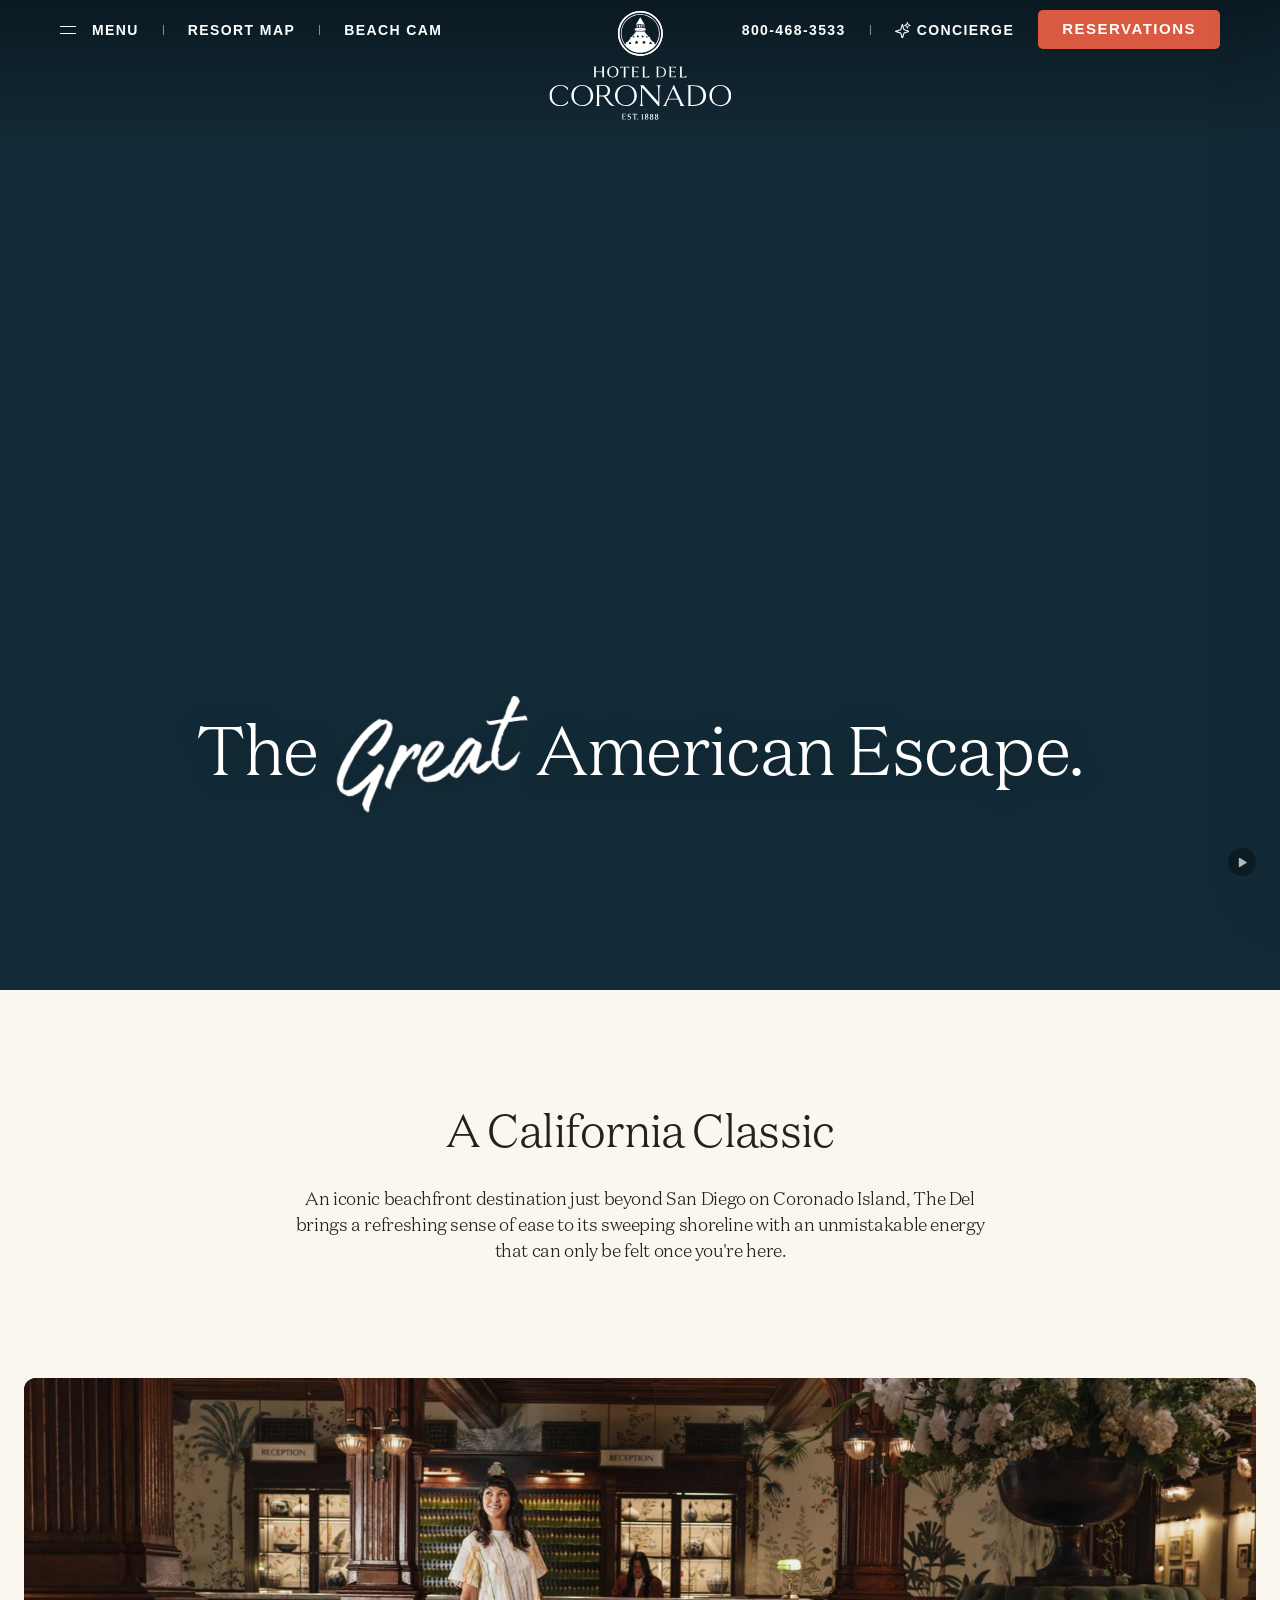
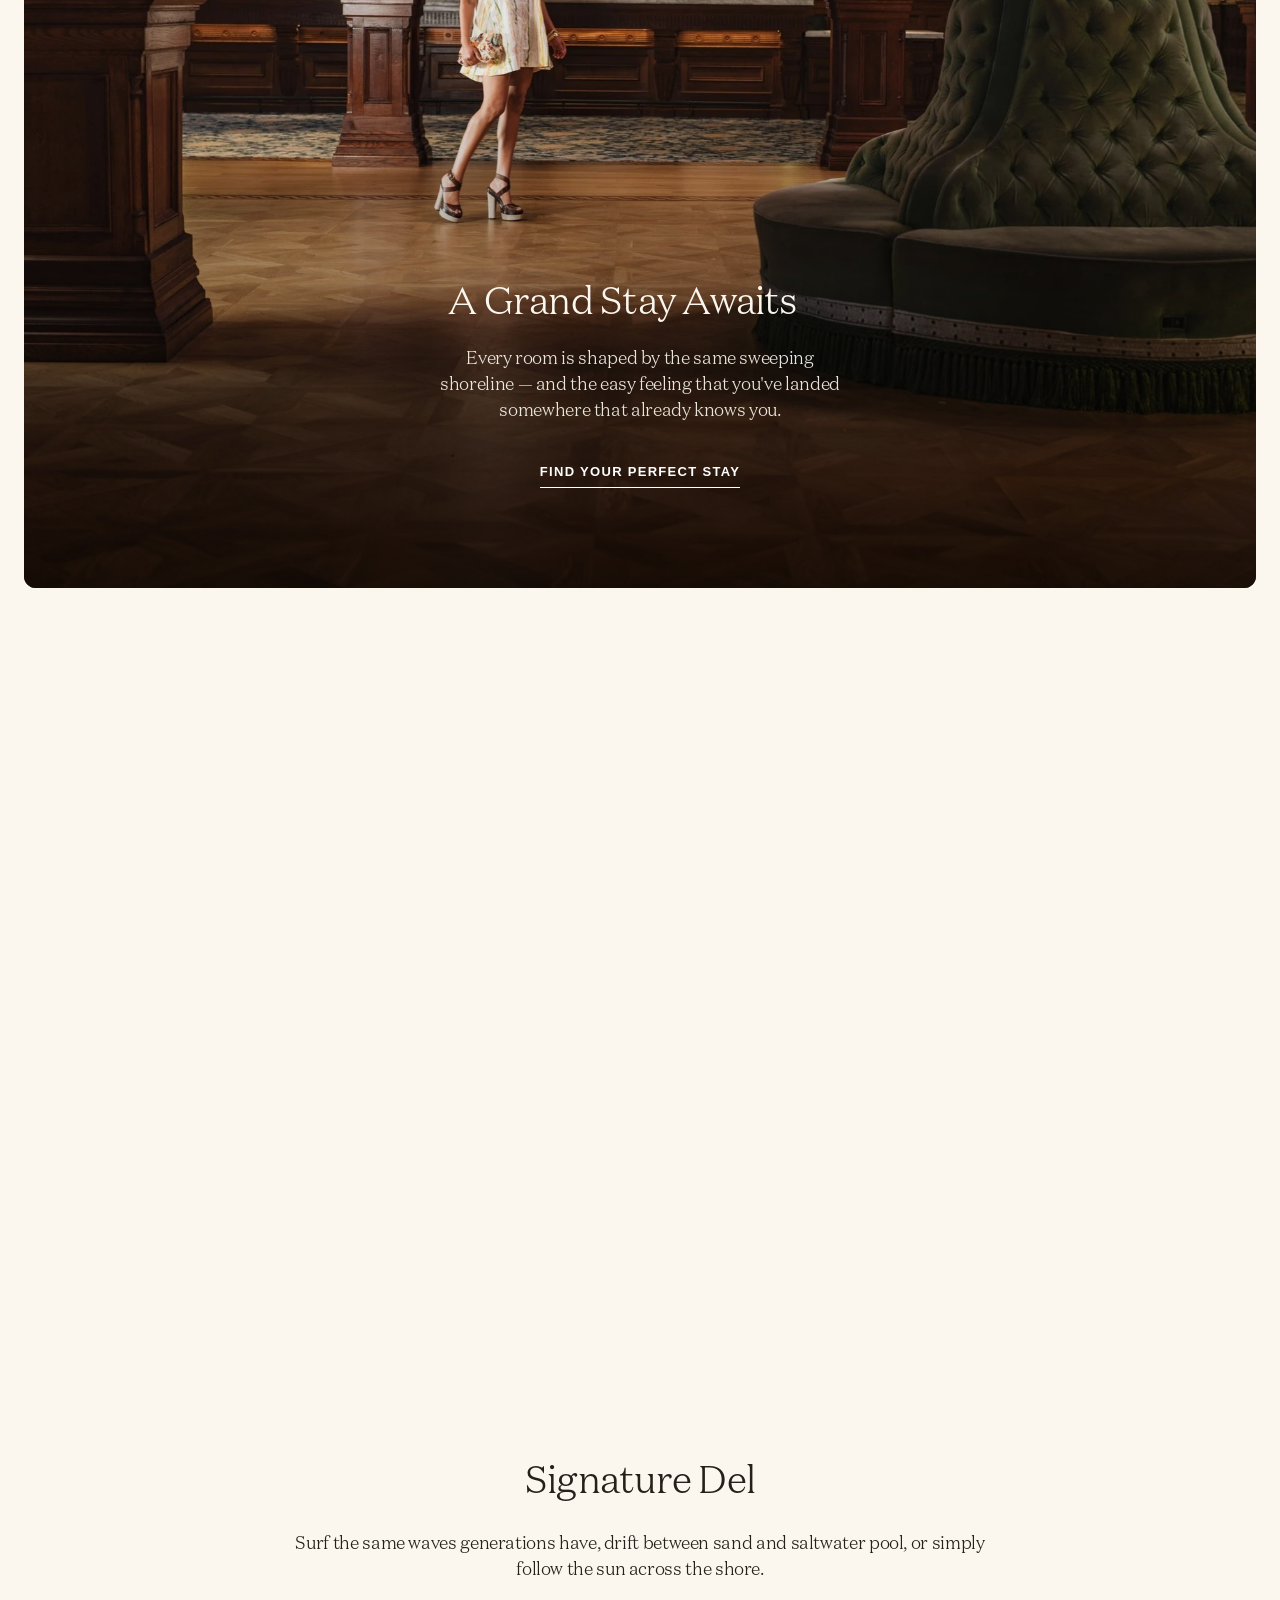
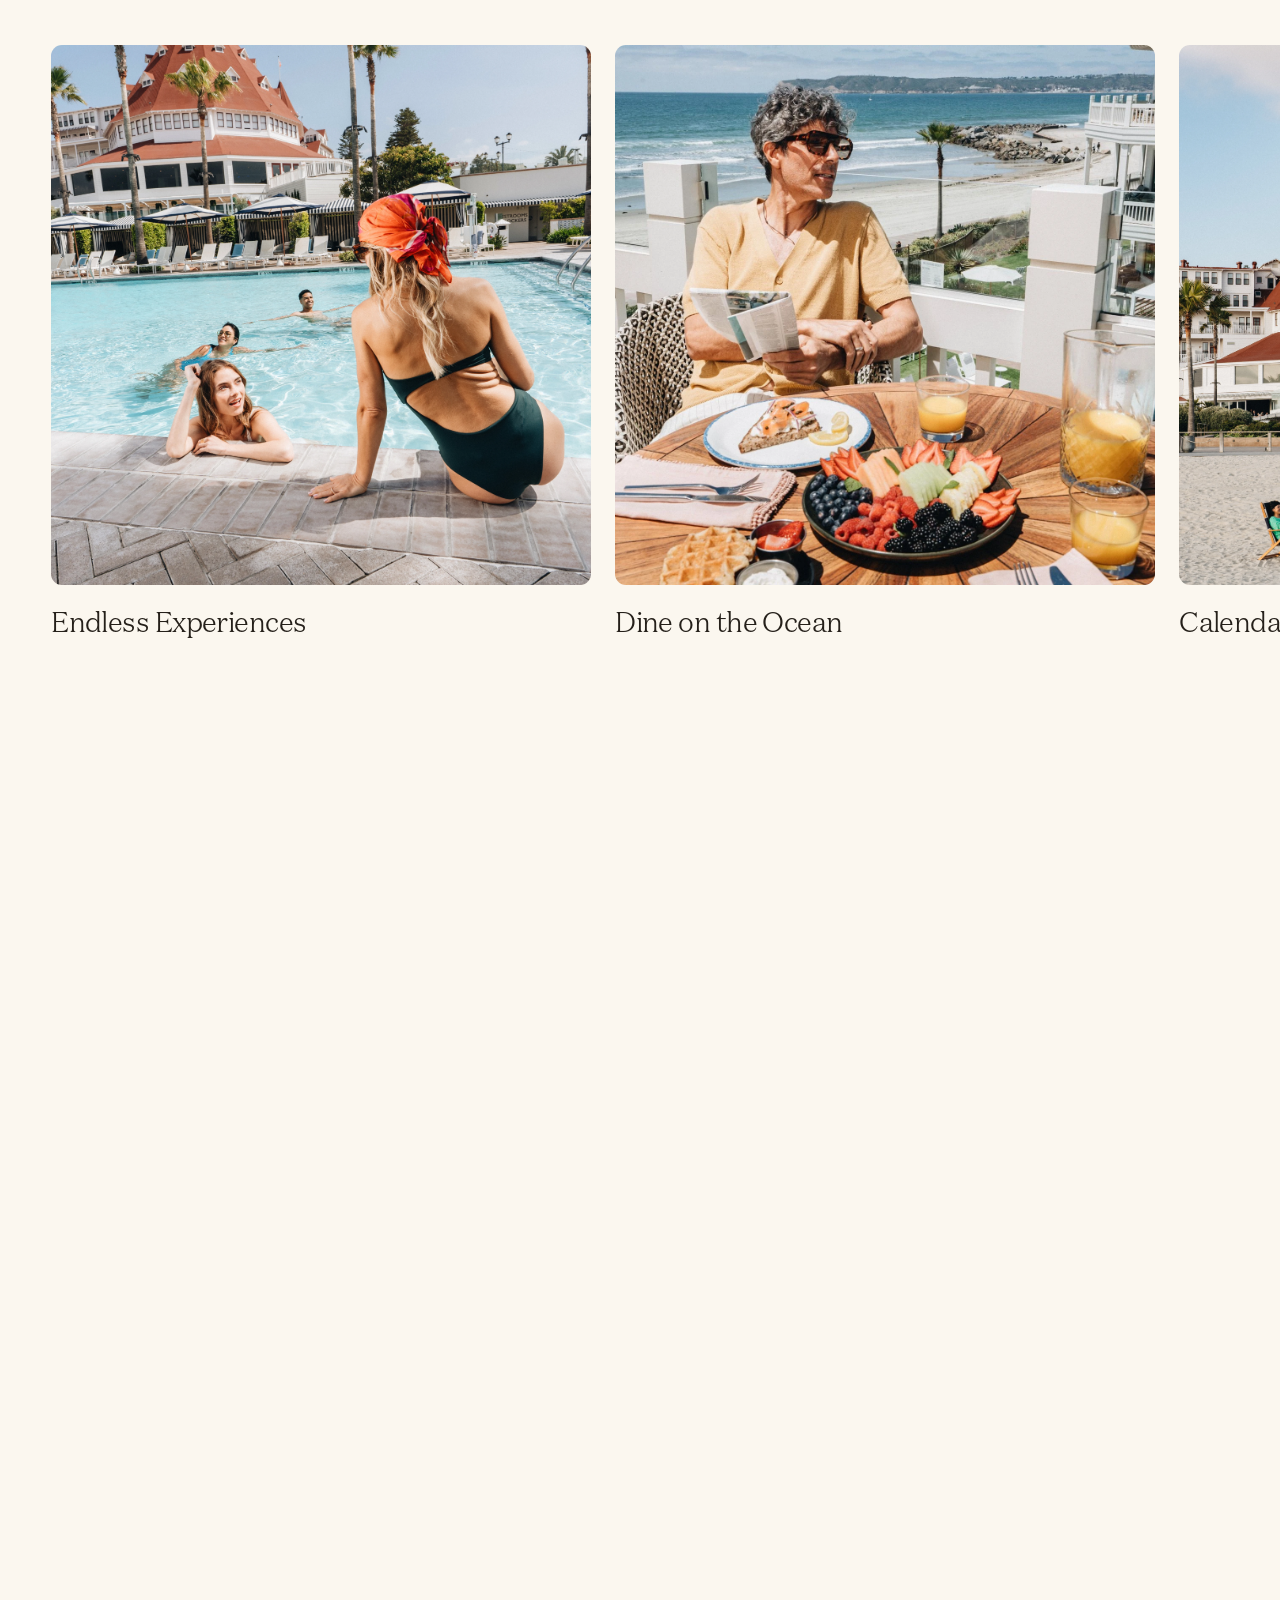
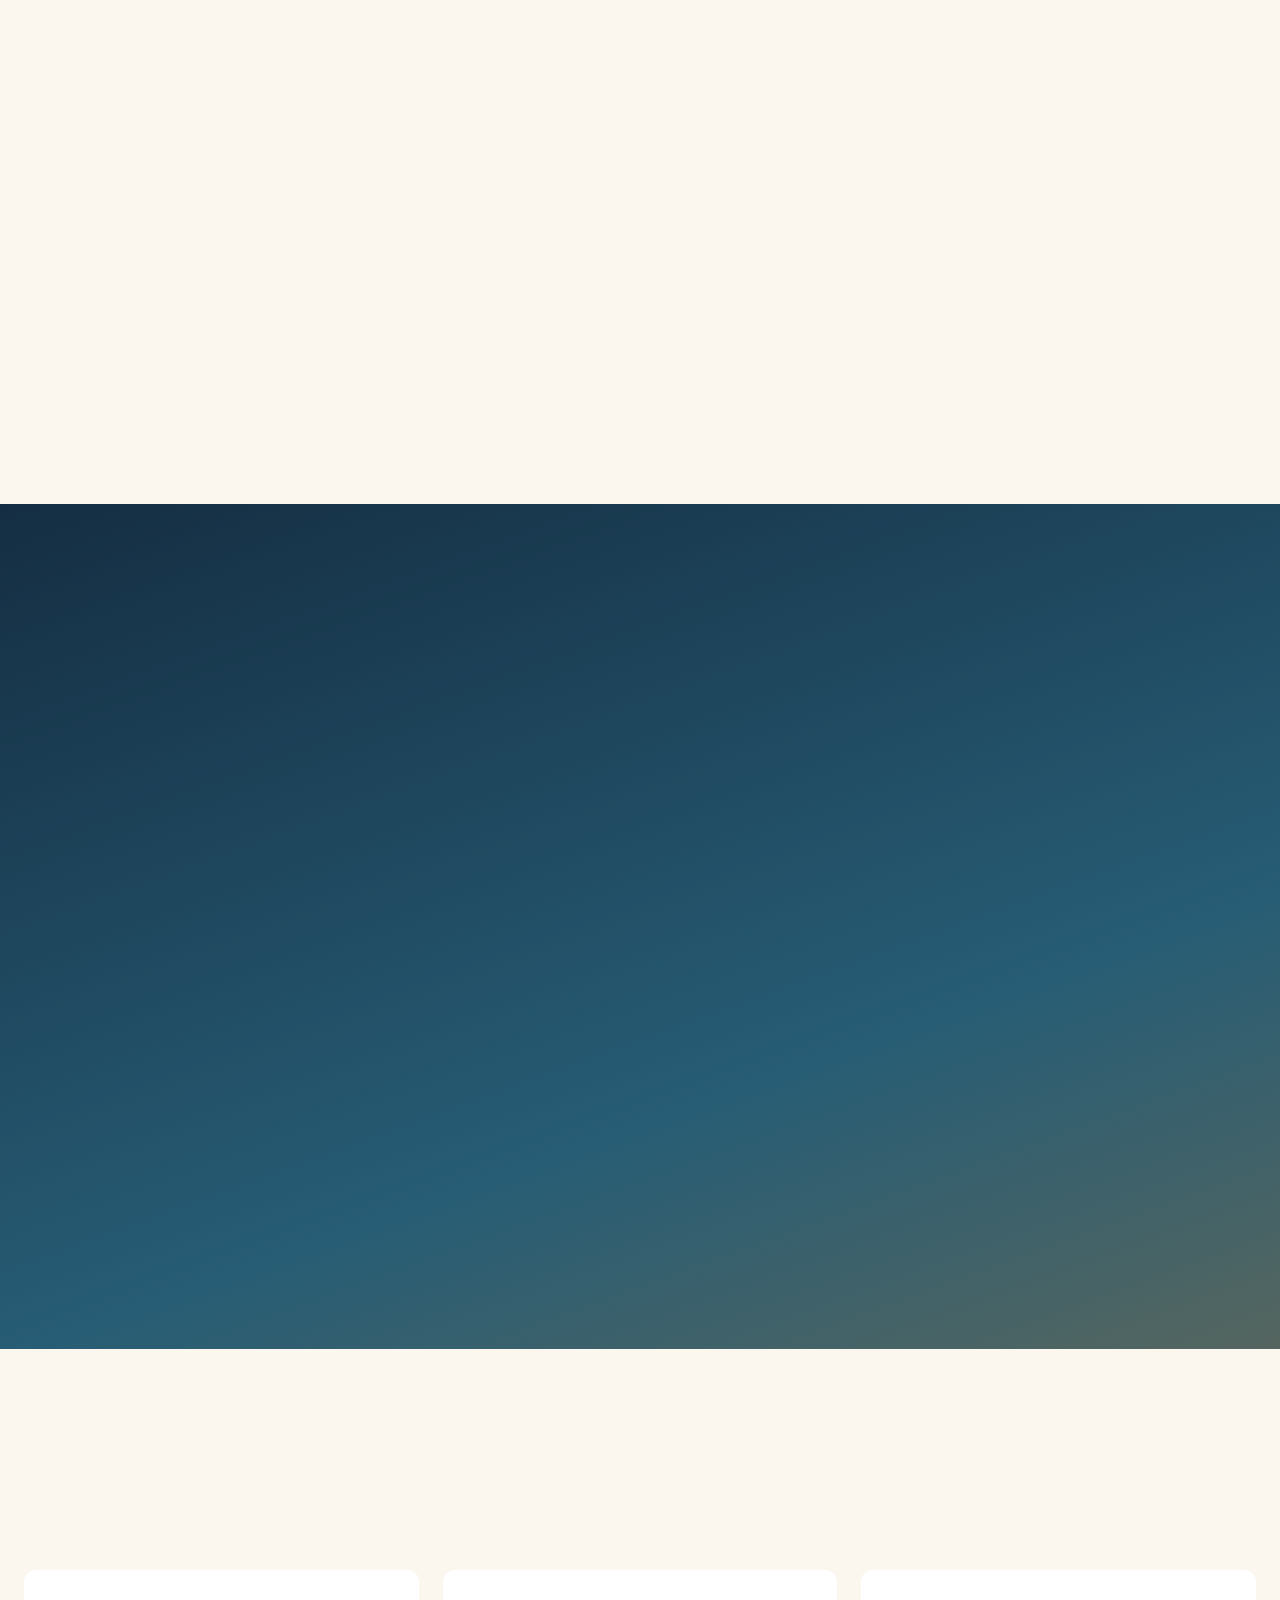
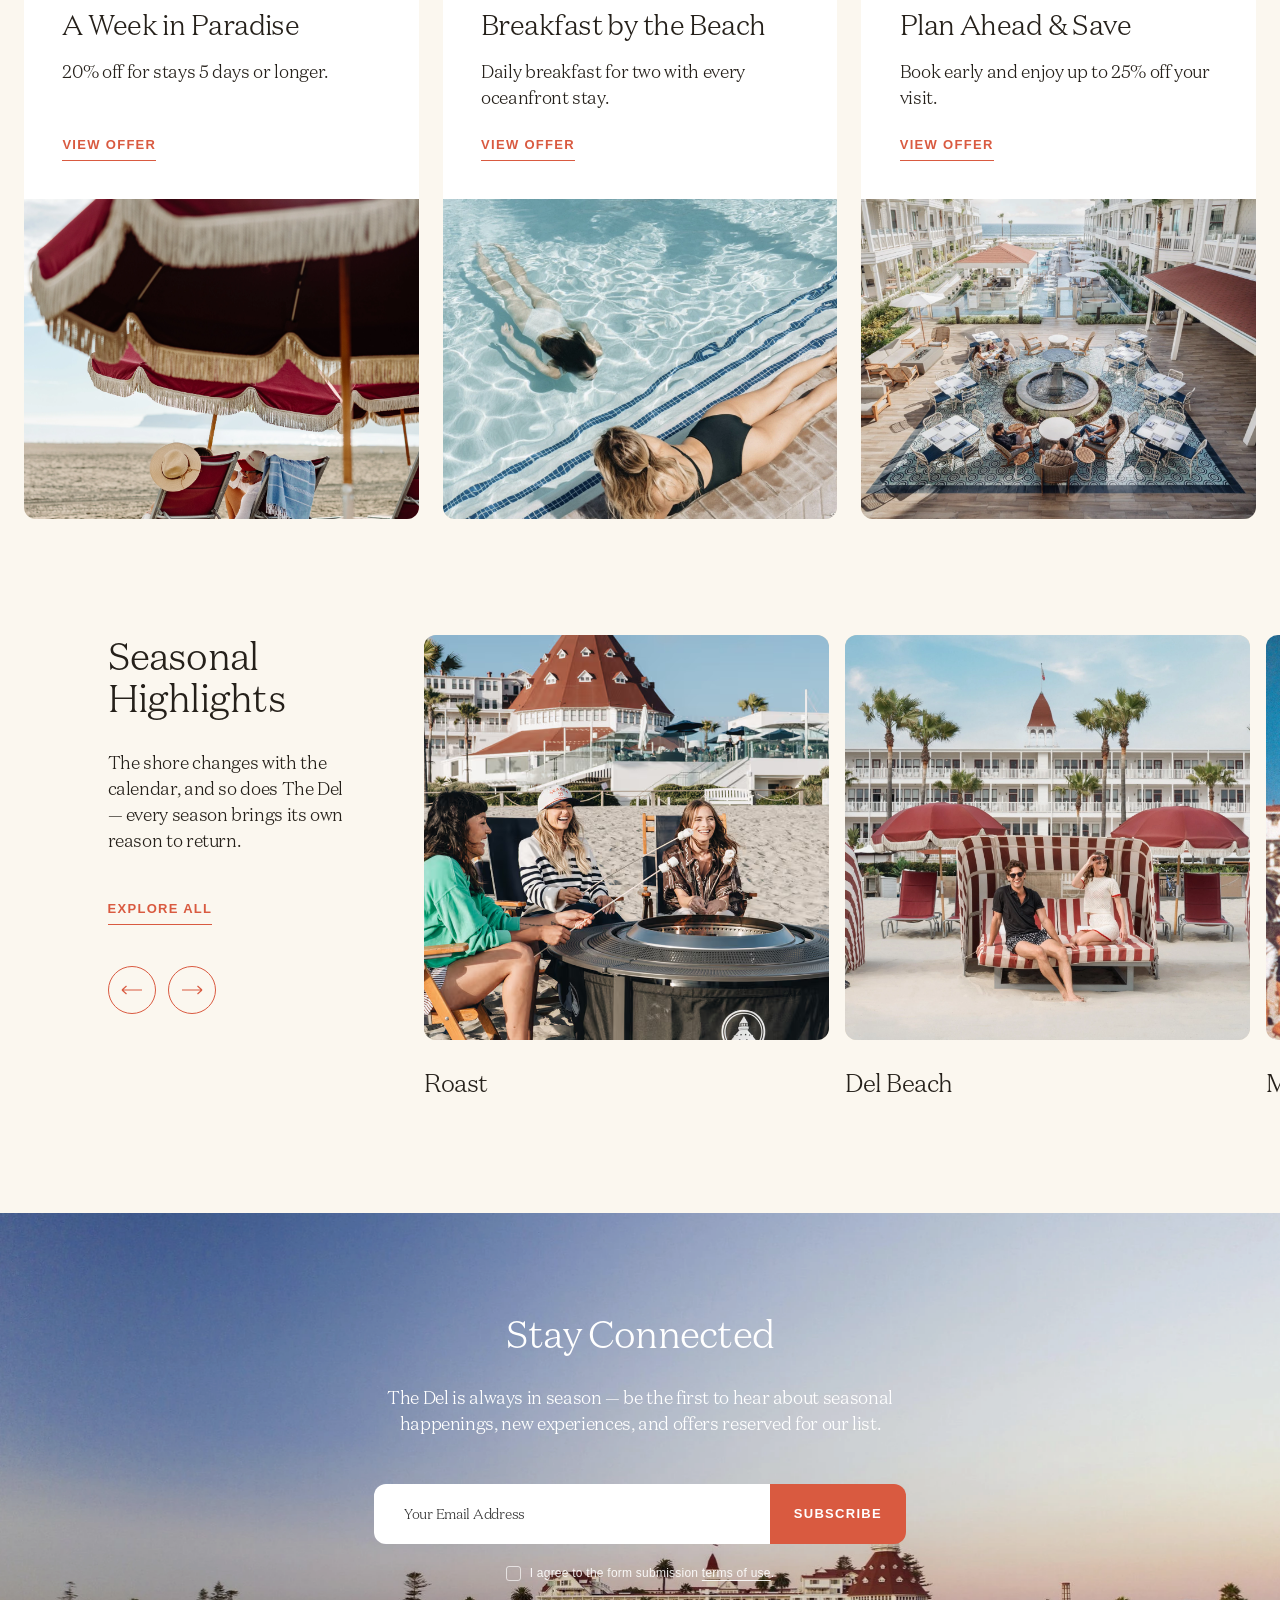
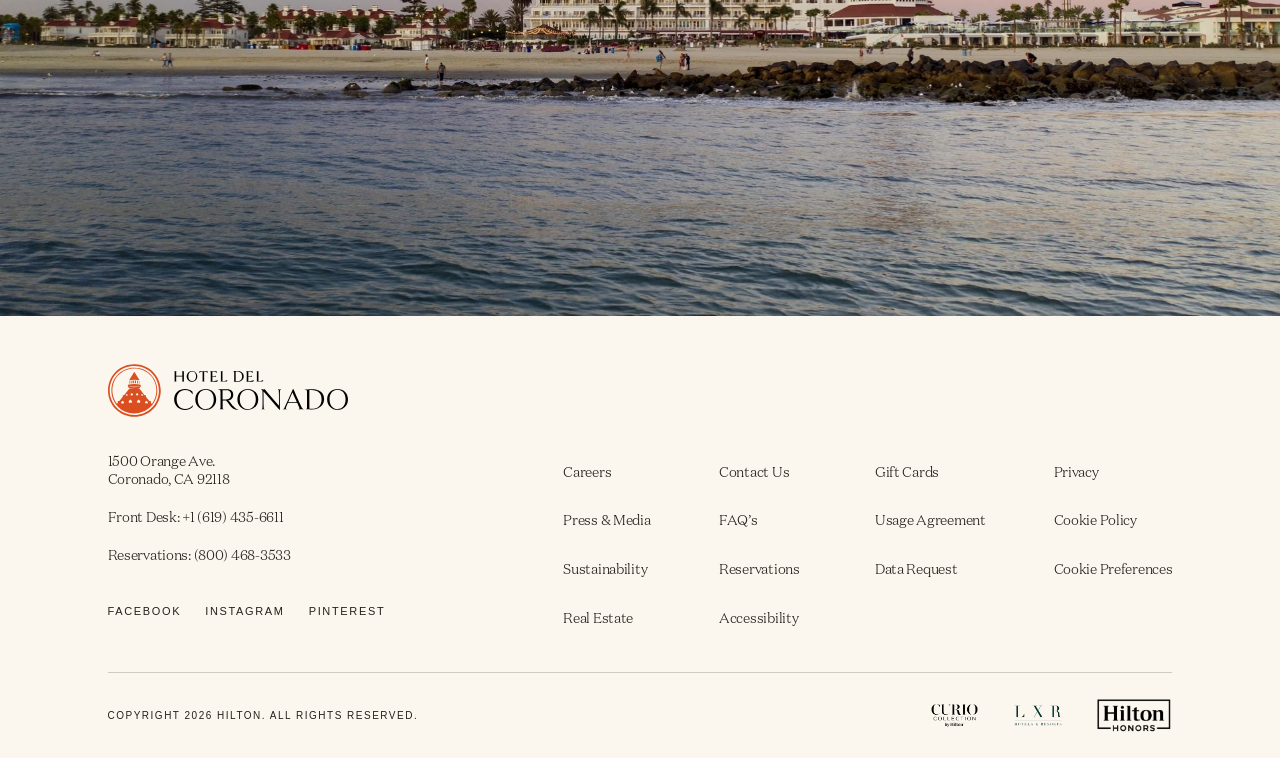
==== branches/v2/index.html @ 9c4049a4 "Deploy v2 @ 844fae769a734ca620e7b2035e11e04ddf70d793" ====
<!DOCTYPE html>
<html lang="en">
<head>
  <meta charset="UTF-8">
  <meta name="robots" content="noindex, nofollow, noarchive, nosnippet">
  <meta name="googlebot" content="noindex, nofollow">
  <meta name="viewport" content="width=device-width, initial-scale=1.0">
  <title>Hotel del Coronado — The Leading Light of California's Coast</title>
  <meta name="description" content="An iconic beachfront destination just beyond San Diego on Coronado Island. Since 1888, The Del brings a refreshing sense of ease to its sweeping shoreline.">

  <link rel="preconnect" href="https://images.unsplash.com" crossorigin>
  <link rel="stylesheet" href="https://use.typekit.net/ras5jtc.css">
  <link rel="stylesheet" href="assets/css/tokens.css?v=6">
  <link rel="stylesheet" href="assets/css/main.css?v=173">
  <link rel="preload" as="image" href="assets/img/lobby.webp" fetchpriority="high">
</head>
<body>
  <!-- ===================== PRELOADER — crest holds until fonts/layout settle ===================== -->
  <div class="preloader" data-preloader aria-hidden="true">
    <div class="preloader__crest"><img src="assets/img/thedellogo.svg" alt=""></div>
  </div>
  <noscript><style>.preloader { display: none; }</style></noscript>

  <a class="skip-link" href="#main">Skip to content</a>

  <!-- ===================== MENU BAR (Figma 1806:7256) ===================== -->
  <header class="menu-bar">
    <div class="menu-bar__group">
      <button class="menu-bar__item menu-toggle menu-bar__item--menu" aria-expanded="false" aria-label="Open menu">
        <span class="bars" aria-hidden="true"></span>
        <span class="ui-label">Menu</span>
      </button>
      <span class="menu-bar__divider" aria-hidden="true"></span>
      <a class="menu-bar__item menu-bar__item--aux" href="#">
        <span class="ui-label">Resort Map</span>
      </a>
      <span class="menu-bar__divider" aria-hidden="true"></span>
      <a class="menu-bar__item menu-bar__item--aux" href="#">
        <span class="ui-label">Beach Cam</span>
      </a>
    </div>

    <a class="menu-bar__logo" href="/" aria-label="Hotel del Coronado, home">
      <img src="assets/img/thedellogo.svg" alt="Hotel del Coronado">
    </a>

    <div class="menu-bar__group">
      <a class="menu-bar__item menu-bar__item--aux" href="tel:+18004683533">
        <span class="ui-label">800-468-3533</span>
      </a>
      <span class="menu-bar__divider" aria-hidden="true"></span>
      <a class="menu-bar__item menu-bar__item--aux" href="#" data-concierge-open>
        <span class="menu-bar__icon icon-stars" aria-hidden="true">
          <svg class="star-1" viewBox="0 0 14.7314 14.7311" preserveAspectRatio="none" xmlns="http://www.w3.org/2000/svg"><path d="M6.76846 0.420025C6.96869 -0.149625 7.76879 -0.130768 7.96334 0.421429L7.97226 0.448602L9.45365 5.2774L14.2831 6.75904C14.8808 6.9424 14.8808 7.78846 14.2831 7.97183L9.45365 9.45338L7.97209 14.2828C7.78873 14.8805 6.94266 14.8805 6.7593 14.2828L5.27766 9.45338L0.448272 7.97183C-0.149421 7.78847 -0.149427 6.9424 0.448272 6.75904L5.27766 5.2774L6.7593 0.448024L6.76846 0.420025ZM6.25647 5.83581C6.19475 6.037 6.03726 6.19449 5.83607 6.25621L2.22022 7.36543L5.83607 8.47466C6.02469 8.53252 6.17486 8.67458 6.24375 8.85789L6.25647 8.89505L7.36569 12.5108L8.47492 8.89505L8.48764 8.85789C8.55653 8.67458 8.7067 8.53252 8.89532 8.47466L12.5111 7.36543L8.89532 6.25621C8.69094 6.19351 8.53549 6.03335 8.47475 5.8354C8.0344 4.39998 7.72617 3.39527 7.36561 2.21997L6.25647 5.83581Z" fill="currentColor"/></svg>
          <svg class="star-2" viewBox="0 0 6.69668 6.6967" preserveAspectRatio="none" xmlns="http://www.w3.org/2000/svg"><path d="M2.91027 0.308535C3.05501 -0.102846 3.64168 -0.102844 3.78642 0.308535L3.79302 0.32877L4.39752 2.29911L6.36795 2.90369C6.80626 3.03815 6.80626 3.65858 6.36795 3.79305L4.39752 4.39755L3.79302 6.36797C3.65856 6.80629 3.03813 6.80628 2.90366 6.36797L2.29908 4.39755L0.328737 3.79305C-0.10958 3.65858 -0.109578 3.03815 0.328737 2.90369L2.29908 2.29911L2.90366 0.32877L2.91027 0.308535ZM2.9808 2.67251C2.93554 2.82005 2.82002 2.93557 2.67248 2.98083L1.4743 3.34837L2.67248 3.71591C2.81079 3.75834 2.92094 3.86249 2.97147 3.99689L2.9808 4.02423L3.34834 5.22232L3.71588 4.02423L3.72521 3.99689C3.77574 3.86249 3.8859 3.75834 4.0242 3.71591L5.2223 3.34837L4.0242 2.98083C3.87667 2.93557 3.76114 2.82005 3.71588 2.67251L3.34834 1.47433L2.9808 2.67251Z" fill="currentColor"/></svg>
        </span>
        <span class="ui-label">Concierge</span>
      </a>
      <span class="menu-bar__mobile-icons">
        <a class="menu-bar__item menu-bar__item--ic" href="#" aria-label="Beach Cam">
          <span class="menu-bar__icon icon-cam" aria-hidden="true">
            <img class="cam-1" src="assets/img/menu/cam-1.svg" alt="">
            <img class="cam-2" src="assets/img/menu/cam-2.svg" alt="">
            <img class="cam-3" src="assets/img/menu/cam-3.svg" alt="">
          </span>
        </a>
        <a class="menu-bar__item menu-bar__item--ic" href="tel:+18004683533" aria-label="Call 800-468-3533">
          <span class="menu-bar__icon" aria-hidden="true"><svg style="inset:0;width:100%;height:100%;" viewBox="0 0 24 24" fill="none" xmlns="http://www.w3.org/2000/svg"><path d="M22 16.92v3a2 2 0 0 1-2.18 2 19.79 19.79 0 0 1-8.63-3.07 19.5 19.5 0 0 1-6-6 19.79 19.79 0 0 1-3.07-8.67A2 2 0 0 1 4.11 2h3a2 2 0 0 1 2 1.72 12.84 12.84 0 0 0 .7 2.81 2 2 0 0 1-.45 2.11L8.09 9.91a16 16 0 0 0 6 6l1.27-1.27a2 2 0 0 1 2.11-.45 12.84 12.84 0 0 0 2.81.7A2 2 0 0 1 22 16.92z" stroke="currentColor" stroke-width="2" stroke-linecap="round" stroke-linejoin="round"/></svg></span>
        </a>
        <a class="menu-bar__item menu-bar__item--ic" href="#" aria-label="Concierge" data-concierge-open>
          <span class="menu-bar__icon icon-stars" aria-hidden="true">
            <svg class="star-1" viewBox="0 0 14.7314 14.7311" preserveAspectRatio="none" xmlns="http://www.w3.org/2000/svg"><path d="M6.76846 0.420025C6.96869 -0.149625 7.76879 -0.130768 7.96334 0.421429L7.97226 0.448602L9.45365 5.2774L14.2831 6.75904C14.8808 6.9424 14.8808 7.78846 14.2831 7.97183L9.45365 9.45338L7.97209 14.2828C7.78873 14.8805 6.94266 14.8805 6.7593 14.2828L5.27766 9.45338L0.448272 7.97183C-0.149421 7.78847 -0.149427 6.9424 0.448272 6.75904L5.27766 5.2774L6.7593 0.448024L6.76846 0.420025ZM6.25647 5.83581C6.19475 6.037 6.03726 6.19449 5.83607 6.25621L2.22022 7.36543L5.83607 8.47466C6.02469 8.53252 6.17486 8.67458 6.24375 8.85789L6.25647 8.89505L7.36569 12.5108L8.47492 8.89505L8.48764 8.85789C8.55653 8.67458 8.7067 8.53252 8.89532 8.47466L12.5111 7.36543L8.89532 6.25621C8.69094 6.19351 8.53549 6.03335 8.47475 5.8354C8.0344 4.39998 7.72617 3.39527 7.36561 2.21997L6.25647 5.83581Z" fill="currentColor"/></svg>
            <svg class="star-2" viewBox="0 0 6.69668 6.6967" preserveAspectRatio="none" xmlns="http://www.w3.org/2000/svg"><path d="M2.91027 0.308535C3.05501 -0.102846 3.64168 -0.102844 3.78642 0.308535L3.79302 0.32877L4.39752 2.29911L6.36795 2.90369C6.80626 3.03815 6.80626 3.65858 6.36795 3.79305L4.39752 4.39755L3.79302 6.36797C3.65856 6.80629 3.03813 6.80628 2.90366 6.36797L2.29908 4.39755L0.328737 3.79305C-0.10958 3.65858 -0.109578 3.03815 0.328737 2.90369L2.29908 2.29911L2.90366 0.32877L2.91027 0.308535ZM2.9808 2.67251C2.93554 2.82005 2.82002 2.93557 2.67248 2.98083L1.4743 3.34837L2.67248 3.71591C2.81079 3.75834 2.92094 3.86249 2.97147 3.99689L2.9808 4.02423L3.34834 5.22232L3.71588 4.02423L3.72521 3.99689C3.77574 3.86249 3.8859 3.75834 4.0242 3.71591L5.2223 3.34837L4.0242 2.98083C3.87667 2.93557 3.76114 2.82005 3.71588 2.67251L3.34834 1.47433L2.9808 2.67251Z" fill="currentColor"/></svg>
          </span>
        </a>
      </span>
      <a class="btn-reserve" href="#"><span class="label">Reservations</span></a>
    </div>
  </header>


  <!-- ===================== MENU OVERLAY (Figma 4106) ===================== -->
  <div class="menu-overlay" id="site-menu" data-menu role="dialog" aria-modal="true" aria-label="Site menu" aria-hidden="true">
    <div class="menu-overlay__bar">
      <button class="menu-overlay__close" data-menu-close aria-label="Close menu">
        <span aria-hidden="true"></span><span aria-hidden="true"></span>
      </button>
      <a class="menu-overlay__logo" href="/" aria-label="Hotel del Coronado, home">
        <img src="assets/img/thedellogo.svg" alt="Hotel del Coronado — est. 1888">
      </a>
      <a class="btn-reserve" href="#"><span class="label">Reservations</span></a>
    </div>
    <div class="menu-overlay__body">
      <div class="menu-overlay__rail">
        <nav class="menu-rail" aria-label="Primary">
          <button class="menu-rail__item" data-panel="stay" aria-expanded="false"><span>Stay</span><svg class="m-arrow" viewBox="0 0 20.5 7.4" aria-hidden="true"><path d="M20.3536 4.03553C20.5488 3.84027 20.5488 3.52369 20.3536 3.32843L17.1716 0.146447C16.9763 -0.0488155 16.6597 -0.0488155 16.4645 0.146447C16.2692 0.341709 16.2692 0.658291 16.4645 0.853554L19.2929 3.68198L16.4645 6.51041C16.2692 6.70567 16.2692 7.02225 16.4645 7.21751C16.6597 7.41278 16.9763 7.41278 17.1716 7.21751L20.3536 4.03553ZM0 3.68198V4.18198H20V3.68198V3.18198H0V3.68198Z" fill="currentColor"/></svg></button>
          <button class="menu-rail__item" data-panel="experiences" aria-expanded="false"><span>Experiences</span><svg class="m-arrow" viewBox="0 0 20.5 7.4" aria-hidden="true"><path d="M20.3536 4.03553C20.5488 3.84027 20.5488 3.52369 20.3536 3.32843L17.1716 0.146447C16.9763 -0.0488155 16.6597 -0.0488155 16.4645 0.146447C16.2692 0.341709 16.2692 0.658291 16.4645 0.853554L19.2929 3.68198L16.4645 6.51041C16.2692 6.70567 16.2692 7.02225 16.4645 7.21751C16.6597 7.41278 16.9763 7.41278 17.1716 7.21751L20.3536 4.03553ZM0 3.68198V4.18198H20V3.68198V3.18198H0V3.68198Z" fill="currentColor"/></svg></button>
          <button class="menu-rail__item" data-panel="dine" aria-expanded="false"><span>Dine</span><svg class="m-arrow" viewBox="0 0 20.5 7.4" aria-hidden="true"><path d="M20.3536 4.03553C20.5488 3.84027 20.5488 3.52369 20.3536 3.32843L17.1716 0.146447C16.9763 -0.0488155 16.6597 -0.0488155 16.4645 0.146447C16.2692 0.341709 16.2692 0.658291 16.4645 0.853554L19.2929 3.68198L16.4645 6.51041C16.2692 6.70567 16.2692 7.02225 16.4645 7.21751C16.6597 7.41278 16.9763 7.41278 17.1716 7.21751L20.3536 4.03553ZM0 3.68198V4.18198H20V3.68198V3.18198H0V3.68198Z" fill="currentColor"/></svg></button>
          <button class="menu-rail__item" data-panel="gather" aria-expanded="false"><span>Gather</span><svg class="m-arrow" viewBox="0 0 20.5 7.4" aria-hidden="true"><path d="M20.3536 4.03553C20.5488 3.84027 20.5488 3.52369 20.3536 3.32843L17.1716 0.146447C16.9763 -0.0488155 16.6597 -0.0488155 16.4645 0.146447C16.2692 0.341709 16.2692 0.658291 16.4645 0.853554L19.2929 3.68198L16.4645 6.51041C16.2692 6.70567 16.2692 7.02225 16.4645 7.21751C16.6597 7.41278 16.9763 7.41278 17.1716 7.21751L20.3536 4.03553ZM0 3.68198V4.18198H20V3.68198V3.18198H0V3.68198Z" fill="currentColor"/></svg></button>
          <button class="menu-rail__item" data-panel="discover" aria-expanded="false"><span>Discover</span><svg class="m-arrow" viewBox="0 0 20.5 7.4" aria-hidden="true"><path d="M20.3536 4.03553C20.5488 3.84027 20.5488 3.52369 20.3536 3.32843L17.1716 0.146447C16.9763 -0.0488155 16.6597 -0.0488155 16.4645 0.146447C16.2692 0.341709 16.2692 0.658291 16.4645 0.853554L19.2929 3.68198L16.4645 6.51041C16.2692 6.70567 16.2692 7.02225 16.4645 7.21751C16.6597 7.41278 16.9763 7.41278 17.1716 7.21751L20.3536 4.03553ZM0 3.68198V4.18198H20V3.68198V3.18198H0V3.68198Z" fill="currentColor"/></svg></button>
          <button class="menu-rail__item" data-panel="join" aria-expanded="false"><span>Join</span><svg class="m-arrow" viewBox="0 0 20.5 7.4" aria-hidden="true"><path d="M20.3536 4.03553C20.5488 3.84027 20.5488 3.52369 20.3536 3.32843L17.1716 0.146447C16.9763 -0.0488155 16.6597 -0.0488155 16.4645 0.146447C16.2692 0.341709 16.2692 0.658291 16.4645 0.853554L19.2929 3.68198L16.4645 6.51041C16.2692 6.70567 16.2692 7.02225 16.4645 7.21751C16.6597 7.41278 16.9763 7.41278 17.1716 7.21751L20.3536 4.03553ZM0 3.68198V4.18198H20V3.68198V3.18198H0V3.68198Z" fill="currentColor"/></svg></button>
          <a class="menu-rail__item menu-rail__item--link" href="#offers" data-menu-close-link><span>Offers</span></a>
        </nav>
        <div class="menu-rail__aux">
          <a href="#">Resort Map</a><a href="#">Beach Cams</a><a href="#">Gallery</a>
        </div>
      </div>
      <div class="menu-overlay__content">
        <div class="menu-panel menu-panel--default is-active" data-panel-view="default" aria-hidden="true">
          <img src="assets/img/menu-photos/menu-default.webp" alt="">
        </div>
        <section class="menu-panel" data-panel-view="stay" aria-label="Your Stay at The Del"><div class="menu-panel__head"><a class="menu-panel__heading" href="#">Your Stay at The Del <svg class="m-arrow" viewBox="0 0 20.5 7.4" aria-hidden="true"><path d="M20.3536 4.03553C20.5488 3.84027 20.5488 3.52369 20.3536 3.32843L17.1716 0.146447C16.9763 -0.0488155 16.6597 -0.0488155 16.4645 0.146447C16.2692 0.341709 16.2692 0.658291 16.4645 0.853554L19.2929 3.68198L16.4645 6.51041C16.2692 6.70567 16.2692 7.02225 16.4645 7.21751C16.6597 7.41278 16.9763 7.41278 17.1716 7.21751L20.3536 4.03553ZM0 3.68198V4.18198H20V3.68198V3.18198H0V3.68198Z" fill="currentColor"/></svg></a></div><hr class="menu-panel__rule"><div class="menu-panel__grid"><a class="menu-card" href="#"><span class="menu-card__media"><img loading="lazy" src="assets/img/menu-photos/find-stay.webp" alt=""></span><span class="menu-card__title">Find Your Perfect Stay</span><span class="menu-card__byline">Your Del discovery begins here.</span></a><a class="menu-card" href="#" data-drill="neighborhood"><span class="menu-card__media"><img loading="lazy" src="assets/img/menu-photos/accommodations.webp" alt=""></span><span class="menu-card__title">Accommodations Overview <svg class="m-arrow" viewBox="0 0 20.5 7.4" aria-hidden="true"><path d="M20.3536 4.03553C20.5488 3.84027 20.5488 3.52369 20.3536 3.32843L17.1716 0.146447C16.9763 -0.0488155 16.6597 -0.0488155 16.4645 0.146447C16.2692 0.341709 16.2692 0.658291 16.4645 0.853554L19.2929 3.68198L16.4645 6.51041C16.2692 6.70567 16.2692 7.02225 16.4645 7.21751C16.6597 7.41278 16.9763 7.41278 17.1716 7.21751L20.3536 4.03553ZM0 3.68198V4.18198H20V3.68198V3.18198H0V3.68198Z" fill="currentColor"/></svg></span><span class="menu-card__byline">Rooms, suites, villas &amp; cottages.</span></a><a class="menu-card" href="#"><span class="menu-card__media"><img loading="lazy" src="assets/img/menu-photos/resort-map.webp" alt=""></span><span class="menu-card__title">Resort Map</span><span class="menu-card__byline">Find your way around.</span></a><a class="menu-card" href="#"><span class="menu-card__media"><img loading="lazy" src="assets/img/menu-photos/plan-day.webp" alt=""></span><span class="menu-card__title">Offers &amp; Packages</span><span class="menu-card__byline">Seasonal savings &amp; added touches.</span></a><a class="menu-card" href="#"><span class="menu-card__media"><img loading="lazy" src="assets/img/menu-photos/policies.webp" alt=""></span><span class="menu-card__title">Reservation Policies</span><span class="menu-card__byline">The details, made simple.</span></a><a class="menu-card" href="#"><span class="menu-card__media"><img loading="lazy" src="assets/img/menu-photos/pets.webp" alt=""></span><span class="menu-card__title">Pets Welcome</span><span class="menu-card__byline">Four-legged guests are family here.</span></a></div></section>
        <section class="menu-panel" data-panel-view="experiences" aria-label="The Del Experiences"><div class="menu-panel__head"><a class="menu-panel__heading" href="#">The Del Experiences <svg class="m-arrow" viewBox="0 0 20.5 7.4" aria-hidden="true"><path d="M20.3536 4.03553C20.5488 3.84027 20.5488 3.52369 20.3536 3.32843L17.1716 0.146447C16.9763 -0.0488155 16.6597 -0.0488155 16.4645 0.146447C16.2692 0.341709 16.2692 0.658291 16.4645 0.853554L19.2929 3.68198L16.4645 6.51041C16.2692 6.70567 16.2692 7.02225 16.4645 7.21751C16.6597 7.41278 16.9763 7.41278 17.1716 7.21751L20.3536 4.03553ZM0 3.68198V4.18198H20V3.68198V3.18198H0V3.68198Z" fill="currentColor"/></svg></a></div><hr class="menu-panel__rule"><div class="menu-panel__grid"><a class="menu-card" href="#"><span class="menu-card__media"><img loading="lazy" src="assets/img/menu-photos/beach-pool.webp" alt=""></span><span class="menu-card__title">Beach &amp; Pool</span><span class="menu-card__byline">Daybeds, boards &amp; blue water.</span></a><a class="menu-card" href="#"><span class="menu-card__media"><img loading="lazy" src="assets/img/menu-photos/amenities.webp" alt=""></span><span class="menu-card__title">Adventures &amp; Tours</span><span class="menu-card__byline">Boating, cycling &amp; storied tours.</span></a><a class="menu-card" href="#"><span class="menu-card__media"><img loading="lazy" src="assets/img/menu-photos/fitness-spa.webp" alt=""></span><span class="menu-card__title">Fitness &amp; Spa</span><span class="menu-card__byline">Movement, stillness &amp; sea air.</span></a><a class="menu-card" href="#"><span class="menu-card__media"><img loading="lazy" src="assets/img/menu-photos/shopping-kids.webp" alt=""></span><span class="menu-card__title">Shopping</span><span class="menu-card__byline">Boutiques &amp; sundries at the shore.</span></a><a class="menu-card" href="#"><span class="menu-card__media"><img loading="lazy" src="assets/img/menu-photos/kids-club.webp" alt=""></span><span class="menu-card__title">Kids Club</span><span class="menu-card__byline">Camp Del for our littlest guests.</span></a><a class="menu-card" href="#"><span class="menu-card__media"><img loading="lazy" src="assets/img/menu-photos/day-visit.webp" alt=""></span><span class="menu-card__title">Day Visits</span><span class="menu-card__byline">Make it a Del day.</span></a><a class="menu-card" href="#"><span class="menu-card__media"><img loading="lazy" src="assets/img/menu-photos/seasonal-exp.webp" alt=""></span><span class="menu-card__title">Seasonal Highlights</span><span class="menu-card__byline">Every season, a reason.</span></a><a class="menu-card" href="#"><span class="menu-card__media"><img loading="lazy" src="assets/img/menu-photos/itineraries.webp" alt=""></span><span class="menu-card__title">Curated Itineraries</span><span class="menu-card__byline">Planned to the golden hour.</span></a></div></section>
        <section class="menu-panel" data-panel-view="dine" aria-label="Taste Coastal California"><div class="menu-panel__head"><a class="menu-panel__heading" href="#">Taste Coastal California <svg class="m-arrow" viewBox="0 0 20.5 7.4" aria-hidden="true"><path d="M20.3536 4.03553C20.5488 3.84027 20.5488 3.52369 20.3536 3.32843L17.1716 0.146447C16.9763 -0.0488155 16.6597 -0.0488155 16.4645 0.146447C16.2692 0.341709 16.2692 0.658291 16.4645 0.853554L19.2929 3.68198L16.4645 6.51041C16.2692 6.70567 16.2692 7.02225 16.4645 7.21751C16.6597 7.41278 16.9763 7.41278 17.1716 7.21751L20.3536 4.03553ZM0 3.68198V4.18198H20V3.68198V3.18198H0V3.68198Z" fill="currentColor"/></svg></a></div><hr class="menu-panel__rule"><div class="menu-panel__grid"><a class="menu-card" href="#" data-drill="dine-signature"><span class="menu-card__media"><img loading="lazy" src="assets/img/menu-photos/signature-dining.webp" alt=""></span><span class="menu-card__title">Signature <svg class="m-arrow" viewBox="0 0 20.5 7.4" aria-hidden="true"><path d="M20.3536 4.03553C20.5488 3.84027 20.5488 3.52369 20.3536 3.32843L17.1716 0.146447C16.9763 -0.0488155 16.6597 -0.0488155 16.4645 0.146447C16.2692 0.341709 16.2692 0.658291 16.4645 0.853554L19.2929 3.68198L16.4645 6.51041C16.2692 6.70567 16.2692 7.02225 16.4645 7.21751C16.6597 7.41278 16.9763 7.41278 17.1716 7.21751L20.3536 4.03553ZM0 3.68198V4.18198H20V3.68198V3.18198H0V3.68198Z" fill="currentColor"/></svg></span><span class="menu-card__byline">Nobu, Serea, Veranda &amp; more.</span></a><a class="menu-card" href="#" data-drill="dine-quickbites"><span class="menu-card__media"><img loading="lazy" src="assets/img/menu-photos/quick-bites.webp" alt=""></span><span class="menu-card__title">Quick Bites &amp; Caf&eacute;s <svg class="m-arrow" viewBox="0 0 20.5 7.4" aria-hidden="true"><path d="M20.3536 4.03553C20.5488 3.84027 20.5488 3.52369 20.3536 3.32843L17.1716 0.146447C16.9763 -0.0488155 16.6597 -0.0488155 16.4645 0.146447C16.2692 0.341709 16.2692 0.658291 16.4645 0.853554L19.2929 3.68198L16.4645 6.51041C16.2692 6.70567 16.2692 7.02225 16.4645 7.21751C16.6597 7.41278 16.9763 7.41278 17.1716 7.21751L20.3536 4.03553ZM0 3.68198V4.18198H20V3.68198V3.18198H0V3.68198Z" fill="currentColor"/></svg></span><span class="menu-card__byline">Taco Shack, ENO Market &amp; SunLife.</span></a><a class="menu-card" href="#" data-drill="dine-lounges"><span class="menu-card__media"><img loading="lazy" src="assets/img/menu-photos/babcock-story.webp" alt=""></span><span class="menu-card__title">Lounges &amp; Bars <svg class="m-arrow" viewBox="0 0 20.5 7.4" aria-hidden="true"><path d="M20.3536 4.03553C20.5488 3.84027 20.5488 3.52369 20.3536 3.32843L17.1716 0.146447C16.9763 -0.0488155 16.6597 -0.0488155 16.4645 0.146447C16.2692 0.341709 16.2692 0.658291 16.4645 0.853554L19.2929 3.68198L16.4645 6.51041C16.2692 6.70567 16.2692 7.02225 16.4645 7.21751C16.6597 7.41278 16.9763 7.41278 17.1716 7.21751L20.3536 4.03553ZM0 3.68198V4.18198H20V3.68198V3.18198H0V3.68198Z" fill="currentColor"/></svg></span><span class="menu-card__byline">Babcock &amp; Story to the Sun Deck.</span></a><a class="menu-card" href="#"><span class="menu-card__media"><img loading="lazy" src="assets/img/menu-photos/private-dining.webp" alt=""></span><span class="menu-card__title">Private Dining</span><span class="menu-card__byline">For intimate occasions.</span></a></div></section>
        <section class="menu-panel" data-panel-view="gather" aria-label="Plan Your Event or Celebration"><div class="menu-panel__head"><a class="menu-panel__heading" href="#">Plan Your Event or Celebration <svg class="m-arrow" viewBox="0 0 20.5 7.4" aria-hidden="true"><path d="M20.3536 4.03553C20.5488 3.84027 20.5488 3.52369 20.3536 3.32843L17.1716 0.146447C16.9763 -0.0488155 16.6597 -0.0488155 16.4645 0.146447C16.2692 0.341709 16.2692 0.658291 16.4645 0.853554L19.2929 3.68198L16.4645 6.51041C16.2692 6.70567 16.2692 7.02225 16.4645 7.21751C16.6597 7.41278 16.9763 7.41278 17.1716 7.21751L20.3536 4.03553ZM0 3.68198V4.18198H20V3.68198V3.18198H0V3.68198Z" fill="currentColor"/></svg></a></div><hr class="menu-panel__rule"><div class="menu-panel__grid"><a class="menu-card" href="#"><span class="menu-card__media"><img loading="lazy" src="assets/img/menu-photos/meetings.webp" alt=""></span><span class="menu-card__title">Meetings &amp; Events</span><span class="menu-card__byline">Legendary beachfront location.</span></a><a class="menu-card" href="#"><span class="menu-card__media"><img loading="lazy" src="assets/img/menu-photos/weddings.webp" alt=""></span><span class="menu-card__title">Weddings</span><span class="menu-card__byline">Over a century of love stories.</span></a><a class="menu-card" href="#"><span class="menu-card__media"><img loading="lazy" src="assets/img/menu-photos/celebrations.webp" alt=""></span><span class="menu-card__title">Celebrations</span><span class="menu-card__byline">A memorable setting.</span></a><a class="menu-card" href="#"><span class="menu-card__media"><img loading="lazy" src="assets/img/menu-photos/private-dining.webp" alt=""></span><span class="menu-card__title">Private Dining</span><span class="menu-card__byline">For intimate occasions.</span></a><a class="menu-card" href="#"><span class="menu-card__media"><img loading="lazy" src="assets/img/menu-photos/make-inquiry.webp" alt=""></span><span class="menu-card__title">Make an Inquiry</span><span class="menu-card__byline">Start planning your event.</span></a></div></section>
        <section class="menu-panel" data-panel-view="discover" aria-label="Discover The Del Coronado"><div class="menu-panel__head"><a class="menu-panel__heading" href="#">Discover The Del Coronado <svg class="m-arrow" viewBox="0 0 20.5 7.4" aria-hidden="true"><path d="M20.3536 4.03553C20.5488 3.84027 20.5488 3.52369 20.3536 3.32843L17.1716 0.146447C16.9763 -0.0488155 16.6597 -0.0488155 16.4645 0.146447C16.2692 0.341709 16.2692 0.658291 16.4645 0.853554L19.2929 3.68198L16.4645 6.51041C16.2692 6.70567 16.2692 7.02225 16.4645 7.21751C16.6597 7.41278 16.9763 7.41278 17.1716 7.21751L20.3536 4.03553ZM0 3.68198V4.18198H20V3.68198V3.18198H0V3.68198Z" fill="currentColor"/></svg></a></div><hr class="menu-panel__rule"><div class="menu-panel__grid"><a class="menu-card" href="#"><span class="menu-card__media"><img loading="lazy" src="assets/img/menu-photos/our-story.webp" alt=""></span><span class="menu-card__title">About The Del</span><span class="menu-card__byline">An American icon since 1888.</span></a><a class="menu-card" href="#"><span class="menu-card__media"><img loading="lazy" src="assets/img/menu-photos/timeline.webp" alt=""></span><span class="menu-card__title">Del History</span><span class="menu-card__byline">1888 to today &mdash; a living timeline.</span></a><a class="menu-card" href="#"><span class="menu-card__media"><img loading="lazy" src="assets/img/menu-photos/guest-stories.webp" alt=""></span><span class="menu-card__title">Guest Stories</span><span class="menu-card__byline">Told by those who return.</span></a><a class="menu-card" href="#"><span class="menu-card__media"><img loading="lazy" src="assets/img/menu-photos/membership.webp" alt=""></span><span class="menu-card__title">Membership</span><span class="menu-card__byline">The insider&rsquo;s Del.</span></a><a class="menu-card" href="#"><span class="menu-card__media"><img loading="lazy" src="assets/img/menu-photos/local-attractions.webp" alt=""></span><span class="menu-card__title">Local Attractions</span><span class="menu-card__byline">Coronado, beyond the gates.</span></a></div></section>
        <section class="menu-panel" data-panel-view="join" aria-label="Membership Overview"><div class="menu-panel__head"><a class="menu-panel__heading" href="#">Membership Overview <svg class="m-arrow" viewBox="0 0 20.5 7.4" aria-hidden="true"><path d="M20.3536 4.03553C20.5488 3.84027 20.5488 3.52369 20.3536 3.32843L17.1716 0.146447C16.9763 -0.0488155 16.6597 -0.0488155 16.4645 0.146447C16.2692 0.341709 16.2692 0.658291 16.4645 0.853554L19.2929 3.68198L16.4645 6.51041C16.2692 6.70567 16.2692 7.02225 16.4645 7.21751C16.6597 7.41278 16.9763 7.41278 17.1716 7.21751L20.3536 4.03553ZM0 3.68198V4.18198H20V3.68198V3.18198H0V3.68198Z" fill="currentColor"/></svg></a></div><hr class="menu-panel__rule"><div class="menu-panel__grid"><a class="menu-card" href="#"><span class="menu-card__media"><img loading="lazy" src="assets/img/menu-photos/del-club.webp" alt=""></span><span class="menu-card__title">The Del Club</span><span class="menu-card__byline">The insider&rsquo;s Del.</span></a><a class="menu-card" href="#"><span class="menu-card__media"><img loading="lazy" src="assets/img/menu-photos/membership.webp" alt=""></span><span class="menu-card__title">Resort Membership</span><span class="menu-card__byline">Every visit, elevated.</span></a></div></section>
        <section class="menu-panel" data-panel-view="neighborhood" data-parent="stay" aria-label="Explore the Neighborhood"><div class="menu-panel__head"><a class="menu-panel__heading" href="#">Explore the Neighborhood <svg class="m-arrow" viewBox="0 0 20.5 7.4" aria-hidden="true"><path d="M20.3536 4.03553C20.5488 3.84027 20.5488 3.52369 20.3536 3.32843L17.1716 0.146447C16.9763 -0.0488155 16.6597 -0.0488155 16.4645 0.146447C16.2692 0.341709 16.2692 0.658291 16.4645 0.853554L19.2929 3.68198L16.4645 6.51041C16.2692 6.70567 16.2692 7.02225 16.4645 7.21751C16.6597 7.41278 16.9763 7.41278 17.1716 7.21751L20.3536 4.03553ZM0 3.68198V4.18198H20V3.68198V3.18198H0V3.68198Z" fill="currentColor"/></svg></a><button class="menu-panel__back" data-menu-back>Back</button></div><hr class="menu-panel__rule"><div class="menu-panel__grid"><a class="menu-card" href="#"><span class="menu-card__media"><video muted playsinline preload="metadata" aria-hidden="true"><source src="assets/img/the_victorian.mp4" type="video/mp4"></video></span><span class="menu-card__title">The Victorian</span><span class="menu-card__byline">Historic &amp; Romantic</span></a><a class="menu-card" href="#"><span class="menu-card__media"><video muted playsinline preload="metadata" aria-hidden="true"><source src="assets/img/cabanas.mp4" type="video/mp4"></video></span><span class="menu-card__title">The Cabanas</span><span class="menu-card__byline">Vibrant &amp; Playful</span></a><a class="menu-card" href="#"><span class="menu-card__media"><video muted playsinline preload="metadata" aria-hidden="true"><source src="assets/img/views.mp4" type="video/mp4"></video></span><span class="menu-card__title">The Views</span><span class="menu-card__byline">Peaceful &amp; Restorative</span></a><a class="menu-card" href="#"><span class="menu-card__media"><video muted playsinline preload="metadata" aria-hidden="true"><source src="assets/img/shore-house.mp4" type="video/mp4"></video></span><span class="menu-card__title">Shore House</span><span class="menu-card__byline">Relaxed &amp; Social</span></a><a class="menu-card" href="#"><span class="menu-card__media"><video muted playsinline preload="metadata" aria-hidden="true"><source src="assets/img/Beach-Village.mp4" type="video/mp4"></video></span><span class="menu-card__title">Beach Village</span><span class="menu-card__byline">Exclusive &amp; Intimate</span></a></div></section><section class="menu-panel" data-panel-view="dine-signature" data-parent="dine" aria-label="Signature Dining"><div class="menu-panel__head"><a class="menu-panel__heading" href="#">Signature Dining <svg class="m-arrow" viewBox="0 0 20.5 7.4" aria-hidden="true"><path d="M20.3536 4.03553C20.5488 3.84027 20.5488 3.52369 20.3536 3.32843L17.1716 0.146447C16.9763 -0.0488155 16.6597 -0.0488155 16.4645 0.146447C16.2692 0.341709 16.2692 0.658291 16.4645 0.853554L19.2929 3.68198L16.4645 6.51041C16.2692 6.70567 16.2692 7.02225 16.4645 7.21751C16.6597 7.41278 16.9763 7.41278 17.1716 7.21751L20.3536 4.03553ZM0 3.68198V4.18198H20V3.68198V3.18198H0V3.68198Z" fill="currentColor"/></svg></a><button class="menu-panel__back" data-menu-back>Back</button></div><hr class="menu-panel__rule"><div class="menu-panel__grid"><a class="menu-card" href="#"><span class="menu-card__media"><img loading="lazy" src="assets/img/menu-photos/signature-dining.webp" alt=""></span><span class="menu-card__title">Nobu</span><span class="menu-card__byline">Iconic sushi, oceanfront.</span></a><a class="menu-card" href="#"><span class="menu-card__media"><img loading="lazy" src="assets/img/menu-photos/veranda.webp" alt=""></span><span class="menu-card__title">Veranda</span><span class="menu-card__byline">All-day dining with ocean views.</span></a><a class="menu-card" href="#"><span class="menu-card__media"><img loading="lazy" src="assets/img/menu-photos/serea.webp" alt=""></span><span class="menu-card__title">Serea</span><span class="menu-card__byline">Coastal Italian at the shore.</span></a><a class="menu-card" href="#"><span class="menu-card__media"><img loading="lazy" src="assets/img/menu-photos/sun-deck.webp" alt=""></span><span class="menu-card__title">Sun Deck</span><span class="menu-card__byline">Beachfront drinks &amp; bites.</span></a><a class="menu-card" href="#"><span class="menu-card__media"><img loading="lazy" src="assets/img/menu-photos/ocean-club.webp" alt=""></span><span class="menu-card__title">Ocean Club</span><span class="menu-card__byline">The beachfront club experience.</span></a></div></section><section class="menu-panel" data-panel-view="dine-quickbites" data-parent="dine" aria-label="Quick Bites &amp; Caf&eacute;s"><div class="menu-panel__head"><a class="menu-panel__heading" href="#">Quick Bites &amp; Caf&eacute;s <svg class="m-arrow" viewBox="0 0 20.5 7.4" aria-hidden="true"><path d="M20.3536 4.03553C20.5488 3.84027 20.5488 3.52369 20.3536 3.32843L17.1716 0.146447C16.9763 -0.0488155 16.6597 -0.0488155 16.4645 0.146447C16.2692 0.341709 16.2692 0.658291 16.4645 0.853554L19.2929 3.68198L16.4645 6.51041C16.2692 6.70567 16.2692 7.02225 16.4645 7.21751C16.6597 7.41278 16.9763 7.41278 17.1716 7.21751L20.3536 4.03553ZM0 3.68198V4.18198H20V3.68198V3.18198H0V3.68198Z" fill="currentColor"/></svg></a><button class="menu-panel__back" data-menu-back>Back</button></div><hr class="menu-panel__rule"><div class="menu-panel__grid"><a class="menu-card" href="#"><span class="menu-card__media"><img loading="lazy" src="assets/img/menu-photos/taco-shack.webp" alt=""></span><span class="menu-card__title">Taco Shack</span><span class="menu-card__byline">Beachside tacos, toes in the sand.</span></a><a class="menu-card" href="#"><span class="menu-card__media"><img loading="lazy" src="assets/img/menu-photos/eno-market.webp" alt=""></span><span class="menu-card__title">ENO Market</span><span class="menu-card__byline">Grab-and-go provisions &amp; coffee.</span></a><a class="menu-card" href="#"><span class="menu-card__media"><img loading="lazy" src="assets/img/menu-photos/eno-pizzeria.webp" alt=""></span><span class="menu-card__title">ENO Pizzeria</span><span class="menu-card__byline">Wood-fired pies by the pool.</span></a><a class="menu-card" href="#"><span class="menu-card__media"><img loading="lazy" src="assets/img/menu-photos/sunlife.webp" alt=""></span><span class="menu-card__title">SunLife</span><span class="menu-card__byline">Smoothies &amp; snacks on the sand.</span></a><a class="menu-card" href="#"><span class="menu-card__media"><img loading="lazy" src="assets/img/menu-photos/sundaes.webp" alt=""></span><span class="menu-card__title">Sundaes</span><span class="menu-card__byline">Scoops, floats &amp; sweets.</span></a><a class="menu-card" href="#"><span class="menu-card__media"><img loading="lazy" src="assets/img/menu-photos/breezes.webp" alt=""></span><span class="menu-card__title">Breezes</span><span class="menu-card__byline">Poolside refreshments.</span></a><a class="menu-card" href="#"><span class="menu-card__media"><img loading="lazy" src="assets/img/menu-photos/shore-house-bistro.webp" alt=""></span><span class="menu-card__title">Shore House Bistro</span><span class="menu-card__byline">Pop-up dining at the Shore House.</span></a></div></section><section class="menu-panel" data-panel-view="dine-lounges" data-parent="dine" aria-label="Lounges &amp; Bars"><div class="menu-panel__head"><a class="menu-panel__heading" href="#">Lounges &amp; Bars <svg class="m-arrow" viewBox="0 0 20.5 7.4" aria-hidden="true"><path d="M20.3536 4.03553C20.5488 3.84027 20.5488 3.52369 20.3536 3.32843L17.1716 0.146447C16.9763 -0.0488155 16.6597 -0.0488155 16.4645 0.146447C16.2692 0.341709 16.2692 0.658291 16.4645 0.853554L19.2929 3.68198L16.4645 6.51041C16.2692 6.70567 16.2692 7.02225 16.4645 7.21751C16.6597 7.41278 16.9763 7.41278 17.1716 7.21751L20.3536 4.03553ZM0 3.68198V4.18198H20V3.68198V3.18198H0V3.68198Z" fill="currentColor"/></svg></a><button class="menu-panel__back" data-menu-back>Back</button></div><hr class="menu-panel__rule"><div class="menu-panel__grid"><a class="menu-card" href="#"><span class="menu-card__media"><img loading="lazy" src="assets/img/menu-photos/babcock-story.webp" alt=""></span><span class="menu-card__title">Babcock &amp; Story</span><span class="menu-card__byline">The landmark mahogany bar, est. 1888.</span></a><a class="menu-card" href="#"><span class="menu-card__media"><img loading="lazy" src="assets/img/menu-photos/sun-deck.webp" alt=""></span><span class="menu-card__title">Sun Deck</span><span class="menu-card__byline">Ocean-view cocktails all day.</span></a><a class="menu-card" href="#"><span class="menu-card__media"><img loading="lazy" src="assets/img/menu-photos/ocean-club.webp" alt=""></span><span class="menu-card__title">Ocean Club</span><span class="menu-card__byline">An exclusive evening perch.</span></a></div></section>
      </div>
    </div>
  </div>

  <!-- ===================== MAIN ===================== -->
  <main id="main">

    <!-- SHOWCASE — full-bleed hero video -->
    <section class="showcase" aria-label="Hotel del Coronado">
      <video class="showcase__video" autoplay muted loop playsinline preload="metadata">
        <source src="assets/img/desktop_hero.mp4" type="video/mp4">
      </video>
      <h1 class="showcase__title">The <span class="great-box"><em class="great">Great</em></span> American Escape.</h1>
    </section>

    <div class="spacer spacer--l" aria-hidden="true"></div>

    <!-- WELCOME — A California Classic -->
    <section class="intro" aria-label="Welcome to The Del">
      <div class="intro__inner">
        <h2 class="intro__title" data-reveal>A California Classic</h2>
        <p class="intro__lede" data-reveal>An iconic beachfront destination just beyond San Diego on Coronado Island, The Del brings a refreshing sense of ease to its sweeping shoreline with an unmistakable energy that can only be felt once you're here.</p>
      </div>
    </section>

    <div class="spacer spacer--l" aria-hidden="true"></div>

    <!-- CURTAIN STAGE: panel lifts to reveal neighborhoods pinned beneath -->
    <div class="stage" data-stage>
    <div class="stage__pin">

    <!-- CURTAIN PANEL (lifts on scroll) -->
    <section class="curtain" id="stay" data-curtain aria-label="A Grand Stay Awaits">
      <div class="curtain__media">
        <img src="assets/img/lobby.webp"
             alt="The lobby of Hotel del Coronado"
             onerror="this.onerror=null;this.style.display='none';this.parentElement.classList.add('img-fallback');">
      </div>
      <div class="curtain__content">
        <div class="curtain__head">
          <h3 class="curtain__title">A Grand Stay Awaits</h3>
          <p class="curtain__lede">Every room is shaped by the same sweeping shoreline — and the easy feeling that you've landed somewhere that already knows you.</p>
        </div>
        <a class="curtain__cta link-lined" href="#" data-quiz-open>Find Your Perfect Stay</a>
      </div>

      <!-- STAY FINDER — 3 questions -> one of the five neighborhoods -->
      <aside class="stay-quiz" data-quiz hidden aria-label="Find your perfect stay">
        <button class="stay-quiz__close" data-quiz-close aria-label="Close quiz">
          <span aria-hidden="true"></span><span aria-hidden="true"></span>
        </button>
        <div class="stay-quiz__body" data-quiz-body></div>
      </aside>
    </section>

    <!-- REVEAL: explore the neighborhood -->
    <section class="reveal" aria-label="Explore the Neighborhood">
      <div class="reveal__intro">
        <h3 class="reveal__title" data-reveal>Or, Explore the Neighborhood</h3>
        <p class="reveal__lede" data-reveal>Each stay offers its own distinct perspective; giving you the freedom to choose the setting, pace, and atmosphere that best suits your escape.</p>
      </div>

      <div class="neighborhoods">
        <a class="nbh" href="#" data-reveal>
          <span class="nbh__media"><video class="nbh__video" muted loop playsinline preload="metadata" aria-hidden="true">
              <source src="assets/img/the_victorian.mp4" type="video/mp4">
            </video>
          </span>
          <div class="nbh__caption">
            <h4 class="nbh__name">The Victorian</h4>
            <span class="nbh__feel">Historic &amp; Romantic</span>
          </div>
        </a>

        <a class="nbh" href="#" data-reveal>
          <span class="nbh__media"><video class="nbh__video" muted loop playsinline preload="metadata" aria-hidden="true">
              <source src="assets/img/cabanas.mp4" type="video/mp4">
            </video>
          </span>
          <div class="nbh__caption">
            <h4 class="nbh__name">The Cabanas</h4>
            <span class="nbh__feel">Vibrant &amp; Playful</span>
          </div>
        </a>

        <a class="nbh" href="#" data-reveal>
          <span class="nbh__media"><video class="nbh__video" muted loop playsinline preload="metadata" aria-hidden="true">
              <source src="assets/img/views.mp4" type="video/mp4">
            </video>
          </span>
          <div class="nbh__caption">
            <h4 class="nbh__name">The Views</h4>
            <span class="nbh__feel">Peaceful &amp; Restorative</span>
          </div>
        </a>

        <a class="nbh" href="#" data-reveal>
          <span class="nbh__media"><video class="nbh__video" muted loop playsinline preload="metadata" aria-hidden="true">
              <source src="assets/img/shore-house.mp4" type="video/mp4">
            </video>
          </span>
          <div class="nbh__caption">
            <h4 class="nbh__name">Shore House</h4>
            <span class="nbh__feel">Relaxed &amp; Social</span>
          </div>
        </a>

        <a class="nbh" href="#" data-reveal>
          <span class="nbh__media"><video class="nbh__video" muted loop playsinline preload="metadata" aria-hidden="true">
              <source src="assets/img/Beach-Village.mp4" type="video/mp4">
            </video>
          </span>
          <div class="nbh__caption">
            <h4 class="nbh__name">Beach Village</h4>
            <span class="nbh__feel">Exclusive &amp; Intimate</span>
          </div>
        </a>
      </div>
    </section>

    </div><!-- /.stage__pin -->
    </div><!-- /.stage -->

    <!-- SIGNATURE DEL EXPERIENCES — full-viewport scroll takeover (Figma 11:878) -->
    <section class="hlock" data-hlock aria-label="Signature Del">
      <div class="hlock__pin">
        <div class="hlock__head">
          <h3 class="intro__title" data-reveal>Signature Del</h3>
          <p class="intro__lede" data-reveal>Surf the same waves generations have, drift between sand and saltwater pool, or simply follow the sun across the shore.</p>
        </div>
        <div class="hlock__track">

          <a class="hcard" href="#">
            <span class="hcard__media">
              <img loading="lazy" src="assets/img/1.webp"
                   alt="Signature experiences at The Del"
                   onerror="this.onerror=null;this.style.display='none';this.parentElement.classList.add('img-fallback');">
            </span>
            <h4 class="hcard__title">Endless Experiences</h4>
          </a>

          <a class="hcard" href="#">
            <span class="hcard__media">
              <img loading="lazy" src="assets/img/3.webp"
                   alt="Dining on the ocean at The Del"
                   onerror="this.onerror=null;this.style.display='none';this.parentElement.classList.add('img-fallback');">
            </span>
            <h4 class="hcard__title">Dine on the Ocean</h4>
          </a>

          <a class="hcard" href="#">
            <span class="hcard__media">
              <img loading="lazy" src="assets/img/16.webp"
                   alt="Events at The Del"
                   onerror="this.onerror=null;this.style.display='none';this.parentElement.classList.add('img-fallback');">
            </span>
            <h4 class="hcard__title">Calendar of Events</h4>
          </a>

          <a class="hcard" href="#">
            <span class="hcard__media">
              <img loading="lazy" src="assets/img/2.webp"
                   alt="Curated itineraries at The Del"
                   onerror="this.onerror=null;this.style.display='none';this.parentElement.classList.add('img-fallback');">
            </span>
            <h4 class="hcard__title">Curated Itineraries</h4>
          </a>

          <a class="hcard" href="#">
            <span class="hcard__media">
              <img loading="lazy" src="assets/img/13.webp"
                   alt="A day at The Del"
                   onerror="this.onerror=null;this.style.display='none';this.parentElement.classList.add('img-fallback');">
            </span>
            <h4 class="hcard__title">Just for the Day</h4>
          </a>

        </div>
      </div>
    </section>

    <div class="spacer spacer--l" aria-hidden="true"></div>

    <!-- QUOTE — full-bleed statement -->
    <section class="quote" aria-label="The story of The Del">
      <div class="quote__media">
        <img loading="lazy" src="assets/img/story.webp"
             alt="Hotel del Coronado — a crown jewel of the coast"
             onerror="this.onerror=null;this.style.display='none';this.parentElement.classList.add('img-fallback');">
      </div>
      <div class="quote__inner">
        <p class="quote__text">The Del is a crown jewel of the coast that continues to shape its culture as much as it reflects it.</p>
        <div class="quote__links">
          <a class="quote__link link-lined" href="#">Our Story</a>
          <button class="quote__link quote__watch link-lined" data-watch-video>
            <svg class="play-ic" viewBox="0 0 24 24" aria-hidden="true"><circle cx="12" cy="12" r="10.6" fill="none" stroke="currentColor" stroke-width="2.4"/><path d="M10.1 7.6a1.05 1.05 0 0 1 1.66-.86l5.5 3.98a1.1 1.1 0 0 1 0 1.78l-5.5 3.98a1.05 1.05 0 0 1-1.66-.86z" fill="currentColor"/></svg>
            Watch Video
          </button>
        </div>
      </div>
      <div class="quote__player" data-video-layer hidden>
        <button class="quote__player-close" data-video-close aria-label="Close video">
          <span aria-hidden="true"></span><span aria-hidden="true"></span>
        </button>
        <div class="quote__player-frame" data-video-frame></div>
        <div class="quote__player-ui">
          <button class="vp-play" data-vp-play aria-label="Pause">
            <svg class="vp-ic-pause" viewBox="0 0 12 14" aria-hidden="true"><path d="M1 0h3v14H1zM8 0h3v14H8z" fill="currentColor"/></svg>
            <svg class="vp-ic-play" viewBox="0 0 12 14" aria-hidden="true"><path d="M0 0l12 7L0 14Z" fill="currentColor"/></svg>
          </button>
          <input class="vp-scrub" data-vp-scrub type="range" min="0" max="100" step="0.1" value="0" aria-label="Seek">
          <span class="vp-time" data-vp-time>0:00 / 0:00</span>
        </div>
      </div>
    </section>

    <div class="spacer spacer--l" aria-hidden="true"></div>

    <!-- EXCLUSIVE OFFERS — three-up (Figma 17:452) -->
    <section id="offers" aria-label="Exclusive Offers">
      <div class="intro">
        <div class="intro__inner">
          <h3 class="intro__title" data-reveal>Exclusive Offers</h3>
        </div>
      </div>

      <div class="spacer spacer--title" aria-hidden="true"></div>

      <div class="offers">
        <article class="offer" data-reveal>
          <div class="offer__body">
            <div class="offer__text">
              <h4 class="offer__title">A Week in Paradise</h4>
              <p class="offer__desc">20% off for stays 5 days or longer.</p>
            </div>
            <a class="offer__link link-lined" href="#">View Offer</a>
          </div>
          <div class="offer__media">
            <img loading="lazy" src="assets/img/offer-1.webp"
                 alt="A week in paradise at The Del"
                 onerror="this.onerror=null;this.style.display='none';this.parentElement.classList.add('img-fallback');">
          </div>
        </article>

        <article class="offer" data-reveal>
          <div class="offer__body">
            <div class="offer__text">
              <h4 class="offer__title">Breakfast by the Beach</h4>
              <p class="offer__desc">Daily breakfast for two with every oceanfront stay.</p>
            </div>
            <a class="offer__link link-lined" href="#">View Offer</a>
          </div>
          <div class="offer__media">
            <img loading="lazy" src="assets/img/offer-2.webp"
                 alt="Breakfast by the beach"
                 onerror="this.onerror=null;this.style.display='none';this.parentElement.classList.add('img-fallback');">
          </div>
        </article>

        <article class="offer" data-reveal>
          <div class="offer__body">
            <div class="offer__text">
              <h4 class="offer__title">Plan Ahead &amp; Save</h4>
              <p class="offer__desc">Book early and enjoy up to 25% off your visit.</p>
            </div>
            <a class="offer__link link-lined" href="#">View Offer</a>
          </div>
          <div class="offer__media">
            <img loading="lazy" src="assets/img/offer-3.webp"
                 alt="Plan ahead and save"
                 onerror="this.onerror=null;this.style.display='none';this.parentElement.classList.add('img-fallback');">
          </div>
        </article>
      </div>
    </section>

    <div class="spacer spacer--l" aria-hidden="true"></div>

    <!-- SEASONAL HIGHLIGHTS — rail + carousel (Figma 3152:7352) -->
    <section class="seasonal" aria-label="Seasonal Highlights">
      <div class="seasonal__rail" data-reveal>
        <div class="seasonal__head">
          <h3 class="seasonal__title">Seasonal<br> Highlights</h3>
          <p class="seasonal__lede">The shore changes with the calendar, and so does The Del — every season brings its own reason to return.</p>
        </div>
        <a class="seasonal__link link-lined" href="#">Explore All</a>
        <div class="seasonal__nav">
          <button class="seasonal__arrow" data-scarousel-prev aria-label="Previous highlights">
            <svg width="22" height="10" viewBox="0 0 22 10" fill="none" aria-hidden="true">
              <path d="M21 5H1M1 5L5.5 1M1 5L5.5 9" stroke="currentColor" stroke-width="1.2"/>
            </svg>
          </button>
          <button class="seasonal__arrow" data-scarousel-next aria-label="Next highlights">
            <svg width="22" height="10" viewBox="0 0 22 10" fill="none" aria-hidden="true">
              <path d="M1 5H21M21 5L16.5 1M21 5L16.5 9" stroke="currentColor" stroke-width="1.2"/>
            </svg>
          </button>
        </div>
      </div>
      <div class="seasonal__track" data-scarousel>
        <a class="scard" href="#">
          <span class="scard__media">
            <img loading="lazy" src="assets/img/7.webp"
                 alt="Marilyn Monroe at The Del"
                 onerror="this.onerror=null;this.style.display='none';this.parentElement.classList.add('img-fallback');">
          </span>
          <h5 class="scard__title">Marilyn Monroe: The Defining Roles</h5>
        </a>
        <a class="scard" href="#">
          <span class="scard__media">
            <img loading="lazy" src="assets/img/6.webp"
                 alt="Movies on the beach at The Del"
                 onerror="this.onerror=null;this.style.display='none';this.parentElement.classList.add('img-fallback');">
          </span>
          <h5 class="scard__title">Movies on the Beach</h5>
        </a>
        <a class="scard" href="#">
          <span class="scard__media">
            <img loading="lazy" src="assets/img/soccer.webp"
                 alt="Summer of soccer at The Laundry"
                 onerror="this.onerror=null;this.style.display='none';this.parentElement.classList.add('img-fallback');">
          </span>
          <h5 class="scard__title">Summer of Soccer at The Laundry</h5>
        </a>
        <a class="scard" href="#">
          <span class="scard__media">
            <img loading="lazy" src="assets/img/roast.avif"
                 alt="The Roast at The Del"
                 onerror="this.onerror=null;this.style.display='none';this.parentElement.classList.add('img-fallback');">
          </span>
          <h5 class="scard__title">Roast</h5>
        </a>
        <a class="scard" href="#">
          <span class="scard__media">
            <img loading="lazy" src="assets/img/17.webp"
                 alt="Del Beach"
                 onerror="this.onerror=null;this.style.display='none';this.parentElement.classList.add('img-fallback');">
          </span>
          <h5 class="scard__title">Del Beach</h5>
        </a>
      </div>
    </section>

    <div class="spacer spacer--l" aria-hidden="true"></div>

    <!-- STAY CONNECTED — email signup (Figma 4103:634) -->
    <section class="stay-connected" aria-label="Stay Connected">
      <div class="stay-connected__media">
        <img loading="lazy" src="assets/img/stay-connected.webp"
             alt="Hotel del Coronado from the water at dusk"
             onerror="this.onerror=null;this.style.display='none';this.parentElement.classList.add('img-fallback');">
      </div>
      <div class="stay-connected__inner">
        <div class="stay-connected__text">
          <h3 class="stay-connected__title" data-reveal>Stay Connected</h3>
          <p class="stay-connected__lede" data-reveal>The Del is always in season — be the first to hear about seasonal happenings, new experiences, and offers reserved for our list.</p>
        </div>
        <form class="sc-form" data-sc-form data-reveal novalidate>
          <label for="sc-email" style="position:absolute;width:1px;height:1px;overflow:hidden;clip:rect(0 0 0 0);">Email address</label>
          <input id="sc-email" type="email" name="email" placeholder="Your Email Address" autocomplete="email" required>
          <button type="submit">Subscribe</button>
        </form>
        <label class="sc-consent">
          <input type="checkbox" required>
          <span>I agree to the form submission <a href="#">terms of use</a>.</span>
        </label>
      </div>
    </section>

    <div class="spacer spacer--s" aria-hidden="true"></div>

  </main>

  <!-- FOOTER (Figma 12:1010) -->
  <footer class="footer">
    <div class="footer__top">
      <div class="footer__brand">
        <div class="footer__brand-inner">
          <a class="footer__logo" href="/" aria-label="Hotel del Coronado, home">
            <img src="assets/img/footer/logo-dark.svg" alt="Hotel del Coronado">
          </a>
          <div class="footer__address">
            <p>1500 Orange Ave.<br>Coronado, CA 92118</p>
            <p>Front Desk: <a href="tel:+16194356611">+1 (619) 435-6611</a></p>
            <p>Reservations: <a href="tel:+18004683533">(800) 468-3533</a></p>
          </div>
        </div>
        <div class="footer__social">
          <a href="#">Facebook</a>
          <a href="#">Instagram</a>
          <a href="#">Pinterest</a>
        </div>
      </div>
      <nav class="footer__cols" aria-label="Footer">
        <ul class="footer__col">
          <li><a href="#">Careers</a></li>
          <li><a href="#">Press &amp; Media</a></li>
          <li><a href="#">Sustainability</a></li>
          <li><a href="#">Real Estate</a></li>
        </ul>
        <ul class="footer__col">
          <li><a href="#">Contact Us</a></li>
          <li><a href="#">FAQ&rsquo;s</a></li>
          <li><a href="#">Reservations</a></li>
          <li><a href="#">Accessibility</a></li>
        </ul>
        <ul class="footer__col">
          <li><a href="#">Gift Cards</a></li>
          <li><a href="#">Usage Agreement</a></li>
          <li><a href="#">Data Request</a></li>
        </ul>
        <ul class="footer__col">
          <li><a href="#">Privacy</a></li>
          <li><a href="#">Cookie Policy</a></li>
          <li><a href="#">Cookie Preferences</a></li>
        </ul>
      </nav>
    </div>
    <hr class="footer__rule">
    <div class="footer__bottom">
      <p class="footer__copyright">Copyright 2026 Hilton. All rights reserved.</p>
      <div class="footer__partners">
        <img src="assets/img/footer/partner-1.webp" alt="Partner logo">
        <img src="assets/img/footer/partner-2.webp" alt="Partner logo">
        <img src="assets/img/footer/partner-3.webp" alt="Partner logo">
      </div>
    </div>
  </footer>


  <!-- ===================== BOOKING WIDGET (Figma HDC-Booking 5737:13183) ===================== -->
  <div class="booking-backdrop" data-booking-backdrop hidden></div>
  <aside class="booking" data-booking role="dialog" aria-modal="true" aria-label="Check availability" hidden>
    <div class="booking__bar">
      <p class="booking__auth"><a href="#">Join</a> <span>or</span> <a href="#">Sign in</a></p>
      <button class="booking__close" data-booking-close aria-label="Close booking">
        <span aria-hidden="true"></span><span aria-hidden="true"></span>
      </button>
    </div>

    <div class="booking__view" data-bk-view="form">
      <h4 class="booking__title">Check Availability</h4>
      <div class="booking__tabs" role="tablist">
        <button class="booking__tab is-active" data-bk-tab="stay" role="tab" aria-selected="true">Stay</button>
        <button class="booking__tab" data-bk-tab="dine" role="tab" aria-selected="false">Dine</button>
        <button class="booking__tab" data-bk-tab="spa" role="tab" aria-selected="false">Spa</button>
        <button class="booking__tab" data-bk-tab="activities" role="tab" aria-selected="false">Activities</button>
      </div>

      <div class="booking__nbh" data-bk-nbh-row>
        <button class="booking__nbh-field" data-bk-nbh-toggle aria-expanded="false">
          <span data-bk-nbh-label>Search all Neighborhoods</span>
          <span class="booking__nbh-actions"><a class="booking__viewmap" data-bk-map-open href="#">View Map</a><span class="booking__chev" aria-hidden="true">&#9662;</span></span>
        </button>
        <div class="booking__nbh-list" data-bk-nbh-list hidden></div>
      </div>

      <div class="booking__cal" data-bk-cal></div>

      <p class="booking__minstay" data-bk-minstay hidden>&#9432;&nbsp; Minimum 2 night stay</p>

      <div class="booking__legs">
        <span>Arrival: <b data-bk-arr>&mdash;</b></span>
        <span>Departure: <b data-bk-dep>&mdash;</b></span>
      </div>

      <div class="booking__guests">
        <p class="booking__guests-label">Guests</p>
        <div class="booking__guest-row">
          <div class="booking__guest"><span class="booking__guest-name">Adults <small>13 years +</small></span>
            <span class="booking__stepper"><button data-bk-step="adults" data-dir="-1" aria-label="Fewer adults">&minus;</button><b data-bk-count="adults">1</b><button data-bk-step="adults" data-dir="1" aria-label="More adults">+</button></span>
          </div>
          <div class="booking__guest"><span class="booking__guest-name">Children <small>Aged 0&ndash;12</small></span>
            <span class="booking__stepper"><button data-bk-step="children" data-dir="-1" aria-label="Fewer children">&minus;</button><b data-bk-count="children">0</b><button data-bk-step="children" data-dir="1" aria-label="More children">+</button></span>
          </div>
        </div>
      </div>

      <div class="booking__rates" data-bk-rates-row>
        <button class="booking__nbh-field" data-bk-rates-toggle aria-expanded="false">
          <span>Special Rates &amp; Promotional Codes</span>
          <span class="booking__chev" aria-hidden="true">&#9662;</span>
        </button>
        <div class="booking__rates-panel" data-bk-rates-panel hidden>
          <div class="booking__rates-checks">
            <label><input type="checkbox"> <span>Use Point</span></label>
            <label><input type="checkbox"> <span>Travel Agents</span></label>
            <label><input type="checkbox"> <span>AAA Rate</span></label>
            <label><input type="checkbox"> <span>Senior Rate</span></label>
            <label class="booking__rates-full"><input type="checkbox"> <span>Government and Military Rates</span></label>
          </div>
          <div class="booking__rates-codes">
            <input type="text" placeholder="Promotion Code" aria-label="Promotion Code">
            <input type="text" placeholder="Group Code" aria-label="Group Code">
            <input type="text" placeholder="Corporate Account" aria-label="Corporate Account">
          </div>
        </div>
      </div>

      <a class="booking__cta" data-bk-cta href="#">Check Availability</a>
    </div>

    <div class="booking__view" data-bk-view="map" hidden>
      <div class="booking__map-head">
        <h4 class="booking__title booking__title--left">Neighborhood Map</h4>
        <div class="booking__map-actions">
          <button data-bk-map-reset>Reset</button>
          <button data-bk-map-close>Close</button>
        </div>
      </div>
      <div class="booking__map-img">
        <img src="assets/img/wecreate-hotel-del-cover.webp" alt="Aerial map of the Hotel del Coronado neighborhoods">
      </div>
      <p class="booking__map-hint">Select a Neighborhood to View on Map</p>
      <div class="booking__map-list" data-bk-map-list></div>
    </div>
  </aside>

  <!-- ===================== AI CONCIERGE ===================== -->
  <div class="concierge-backdrop" data-concierge-backdrop hidden></div>
  <aside class="concierge" data-concierge role="dialog" aria-modal="true" aria-label="AI Concierge" hidden>
    <button class="concierge__close" data-concierge-close aria-label="Close concierge">
      <span aria-hidden="true"></span><span aria-hidden="true"></span>
    </button>

    <h4 class="concierge__title">Welcome. We are here to help plan your perfect Del experience.</h4>

    <form class="concierge__search" data-concierge-form>
      <svg class="concierge__ai" viewBox="0 0 14.7314 14.7311" aria-hidden="true" xmlns="http://www.w3.org/2000/svg"><path d="M6.76846 0.420025C6.96869 -0.149625 7.76879 -0.130768 7.96334 0.421429L7.97226 0.448602L9.45365 5.2774L14.2831 6.75904C14.8808 6.9424 14.8808 7.78846 14.2831 7.97183L9.45365 9.45338L7.97209 14.2828C7.78873 14.8805 6.94266 14.8805 6.7593 14.2828L5.27766 9.45338L0.448272 7.97183C-0.149421 7.78847 -0.149427 6.9424 0.448272 6.75904L5.27766 5.2774L6.7593 0.448024L6.76846 0.420025ZM6.25647 5.83581C6.19475 6.037 6.03726 6.19449 5.83607 6.25621L2.22022 7.36543L5.83607 8.47466C6.02469 8.53252 6.17486 8.67458 6.24375 8.85789L6.25647 8.89505L7.36569 12.5108L8.47492 8.89505L8.48764 8.85789C8.55653 8.67458 8.7067 8.53252 8.89532 8.47466L12.5111 7.36543L8.89532 6.25621C8.69094 6.19351 8.53549 6.03335 8.47475 5.8354C8.0344 4.39998 7.72617 3.39527 7.36561 2.21997L6.25647 5.83581Z" fill="currentColor"/></svg>
      <input type="text" data-concierge-input placeholder="Ask us anything&hellip;" aria-label="Ask the concierge">
      <button type="submit" aria-label="Ask">
        <svg width="22" height="10" viewBox="0 0 22 10" fill="none" aria-hidden="true">
          <path d="M1 5H21M21 5L16.5 1M21 5L16.5 9" stroke="currentColor" stroke-width="1.2"/>
        </svg>
      </button>
    </form>

    <p class="concierge__label">Popular questions</p>
    <div class="concierge__qs">
      <button class="concierge__q" data-concierge-q>What time is check-in and check-out?</button>
      <button class="concierge__q" data-concierge-q>Which neighborhood is right for my family?</button>
      <button class="concierge__q" data-concierge-q>Where can I watch the sunset with a cocktail?</button>
      <button class="concierge__q" data-concierge-q>Do you host beach bonfires and s&rsquo;mores?</button>
      <button class="concierge__q" data-concierge-q>Is The Del pet friendly?</button>
      <button class="concierge__q" data-concierge-q>What&rsquo;s included in the resort fee?</button>
    </div>

    <hr class="concierge__rule">

    <div class="concierge__stay">
      <h5 class="concierge__stay-title">Find Your Stay</h5>
      <p class="concierge__stay-lede">Tell us how you like to unwind and we&rsquo;ll match you with one of five neighborhoods.</p>
      <a class="concierge__cta" data-concierge-quiz href="#stay">Find Your Perfect Stay</a>
    </div>
  </aside>

  <script src="assets/js/main.js?v=69" defer></script>
</body>
</html>
---- branches/v2/assets/css/tokens.css ----
/* =============================================================
   HOTEL DEL CORONADO — Shared Design Tokens & Web Fonts
   "The Great American Escape"
   Used by all 4 homepage mocks. Do not duplicate @font-face.
   ============================================================= */

/* ---------- FONTS ----------
   PRIMARY  : Domaine Text  (display + body, the workhorse)
   SECONDARY: Gill Sans (Adobe Typekit kit ras5jtc) — buttons, nav, eyebrows, UI
   SPECIAL  : Bon Vivant   — sparse signature flourishes only
   The Typekit <link> lives in each HTML <head>:
   <link rel="stylesheet" href="https://use.typekit.net/ras5jtc.css">
*/

@font-face {
  font-family: "Domaine Text";
  src: url("../../fonts/DomaineText-Light.otf") format("opentype");
  font-weight: 300;
  font-style: normal;
  font-display: swap;
}
@font-face {
  font-family: "Domaine Text";
  src: url("../../fonts/DomaineText-LightItalic.otf") format("opentype");
  font-weight: 300;
  font-style: italic;
  font-display: swap;
}
@font-face {
  font-family: "Domaine Text";
  src: url("../../fonts/DomaineText-Regular.otf") format("opentype");
  font-weight: 400;
  font-style: normal;
  font-display: swap;
}
@font-face {
  font-family: "Domaine Text";
  src: url("../../fonts/DomaineText-RegularItalic.otf") format("opentype");
  font-weight: 400;
  font-style: italic;
  font-display: swap;
}
@font-face {
  font-family: "Bon Vivant";
  src: url("../../fonts/BonVivant.otf") format("opentype");
  font-weight: 400;
  font-style: normal;
  font-display: swap;
}
@font-face {
  font-family: "Authenia";
  src: url("../../fonts/Authenia-Solid.otf") format("opentype");
  font-weight: 400;
  font-style: normal;
  font-display: swap;
}

:root {
  /* ---- Type families ---- */
  --font-primary: "Domaine Text", Georgia, "Times New Roman", serif;
  /* Adobe Typekit Gill Sans (kit ras5jtc). Common family slug + safe fallbacks. */
  --font-secondary: "gill-sans-nova", "gill-sans", "Gill Sans", "Gill Sans MT", "Futura", sans-serif;
  --font-special: "Bon Vivant", "Domaine Text", serif;

  /* ---- BRAND PALETTE — grounded in the property ----
     Iconic red turrets · Victorian white woodwork · Pacific navy ·
     coastal teal · warm sand · sunset gold. Red is HERITAGE ACCENT —
     used sparingly, never as a flood. */
  --del-red:        #9B2D26;  /* turret-roof brick red — signature accent */
  --del-red-deep:   #7C231D;
  --del-coral:      #D95A40;  /* CTA coral (Figma menu: Reservations button) */
  --navy:           #1B3A4B;  /* Pacific-night navy — primary dark ground */
  --navy-deep:      #122A37;
  --teal:           #2C6E7F;  /* coastal water */
  --gold:           #B9893E;  /* sunset gold — premium accent / hairlines */
  --gold-soft:      #C9A368;

  /* Neutrals — warm, sunlit, never clinical */
  --ivory:          #FBF7EF;  /* primary light ground */
  --cream:          #F4ECDD;  /* warmer card ground */
  --sand:           #E3D4BB;  /* muted section ground */
  --sand-deep:      #CDB997;
  --ink:            #25201A;  /* warm near-black body text */
  --ink-soft:       #4A4138;
  --line:           rgba(37,32,26,.14); /* hairline rules */

  /* Semantic */
  --bg:             var(--ivory);
  --bg-alt:         var(--cream);
  --text:           var(--ink);
  --text-muted:     var(--ink-soft);
  --accent:         var(--del-red);
  --accent-2:       var(--gold);

  /* ---- Type scale (fluid, 1.25 major-third-ish) ---- */
  --step--1: clamp(0.78rem, 0.74rem + 0.2vw, 0.88rem);
  --step-0:  clamp(1.00rem, 0.95rem + 0.25vw, 1.13rem);
  --step-1:  clamp(1.30rem, 1.15rem + 0.6vw, 1.6rem);
  --step-2:  clamp(1.7rem, 1.4rem + 1.2vw, 2.4rem);
  --step-3:  clamp(2.3rem, 1.8rem + 2.2vw, 3.6rem);
  --step-4:  clamp(3.0rem, 2.1rem + 4vw, 5.6rem);
  --step-5:  clamp(3.6rem, 2.2rem + 6.5vw, 8rem);

  /* ---- Spacing scale ---- */
  --sp-1: 0.5rem;  --sp-2: 1rem;   --sp-3: 1.5rem;  --sp-4: 2.5rem;
  --sp-5: 4rem;    --sp-6: 6rem;   --sp-7: 9rem;

  /* ---- Section-spacer scale (modules hug; spacers own the rhythm) ---- */
  --space-s:  clamp(2rem, 4vw, 3rem);
  --space-m:  clamp(3rem, 6vw, 5rem);
  --space-l:  clamp(4.5rem, 9vw, 8rem);
  --space-xl: clamp(6.5rem, 12vw, 11rem);

  /* ---- Misc ---- */
  --maxw: 1320px;
  --gutter: clamp(1.25rem, 4vw, 4rem);
  --radius: 2px;          /* The Del is editorial — minimal rounding */
  --ease: cubic-bezier(0.22, 1, 0.36, 1);
  --dur: 0.6s;
  --eyebrow-ls: 0.22em;   /* letter-spacing for Gill Sans eyebrows */
}

/* ---- Base resets shared across mocks ---- */
*, *::before, *::after { box-sizing: border-box; }
html { -webkit-font-smoothing: antialiased; text-rendering: optimizeLegibility; scroll-behavior: smooth; }
body {
  margin: 0;
  font-family: var(--font-primary);
  font-weight: 300;            /* Domaine Text Light is the workhorse weight */
  font-size: var(--step-0);
  line-height: 1.6;
  color: var(--text);
  background: var(--bg);
}
/* sand grain over the ivory ground — fixed so it reads as the site's paper */
body::before {
  content: ""; position: fixed; inset: 0; z-index: -1; pointer-events: none;
  background: url("../img/bg-tileable-v2.webp") repeat;
  background-size: 600px 600px;
  opacity: .9;
}
img { max-width: 100%; display: block; }
a { color: inherit; }

/* Gill Sans utility — nav, buttons, eyebrows, UI labels */
.ui, .eyebrow, .btn, nav, .nav, button, .label {
  font-family: var(--font-secondary);
}
.eyebrow {
  font-size: var(--step--1);
  letter-spacing: var(--eyebrow-ls);
  text-transform: uppercase;
  font-weight: 500;
}
/* Bon Vivant — signature flourish, sparse */
.signature { font-family: var(--font-special); font-weight: 400; }

@media (prefers-reduced-motion: reduce) {
  * { animation-duration: 0.001ms !important; transition-duration: 0.001ms !important; scroll-behavior: auto !important; }
}
---- branches/v2/assets/css/main.css ----
/* =============================================================
   HOTEL DEL CORONADO — Site styles (built from scratch)
   Depends on tokens.css for fonts, palette, scale, resets.
   ============================================================= */

/* ---------- Layout primitives ---------- */
.container { width: 100%; max-width: var(--maxw); margin-inline: auto; padding-inline: var(--gutter); }
.container--wide { max-width: 1560px; }
.section { padding-block: clamp(4rem, 9vw, 9rem); }

/* Spacers — modules hug their content; these own ALL inter-section rhythm */
.spacer { display: block; }
.spacer--s  { height: var(--space-s); }
.spacer--m  { height: var(--space-m); }
.spacer--l  { height: var(--space-l); }
.spacer--xl { height: var(--space-xl); }
.spacer--title { height: 64px; }  /* title → card-set gap */
.stack > * + * { margin-top: var(--sp-3); }
.measure { max-width: 60ch; }
.center { text-align: center; }

.eyebrow {
  font-family: var(--font-secondary);
  font-size: var(--step--1);
  letter-spacing: var(--eyebrow-ls);
  text-transform: uppercase;
  font-weight: 500;
  color: var(--gold);
  display: inline-block;
}
.signature { font-family: var(--font-special); font-weight: 400; line-height: 1.1; }

h1, h2, h3, h4, h5 { font-family: var(--font-primary); font-weight: 300; line-height: 1.05; margin: 0; }
/* Heading scale: h2 = first-section title · h3 = all other section titles
   · h4 = card titles */
h2 { font-size: clamp(2.25rem, 1.9rem + 1.2vw, 3rem); }     /* → 48px */
h3 { font-size: clamp(1.9rem, 1.6rem + 1vw, 2.5rem); }      /* → 40px */
h4 { font-size: clamp(1.4rem, 1.2rem + 0.7vw, 2rem); line-height: 1.2; } /* → 32px */
h5 { font-size: clamp(1.3rem, 1.15rem + 0.5vw, 1.6875rem); line-height: 1.2; } /* → 27px */
.h-hero { font-size: var(--step-5); letter-spacing: -0.01em; }
.h-1 { font-size: var(--step-4); }
.h-2 { font-size: var(--step-3); }
.h-3 { font-size: var(--step-2); }

/* ---------- Buttons ---------- */
.btn {
  --btn-fg: var(--ivory);
  --btn-bg: var(--del-red);
  display: inline-flex; align-items: center; gap: .6em;
  font-family: var(--font-secondary); font-size: var(--step--1);
  letter-spacing: .14em; text-transform: uppercase; font-weight: 600;
  color: var(--btn-fg); background: var(--btn-bg);
  padding: .95em 1.7em; border: 1px solid var(--btn-bg); border-radius: var(--radius);
  text-decoration: none; cursor: pointer;
  transition: background var(--dur) var(--ease), color var(--dur) var(--ease),
              border-color var(--dur) var(--ease), transform var(--dur) var(--ease);
}
.btn:hover { transform: translateY(-2px); }
.btn:not(.btn--ghost):not(.btn--solid-dark):hover { background: #1B365D; border-color: #1B365D; }
.btn--ghost { --btn-fg: var(--ivory); --btn-bg: transparent; border-color: rgba(251,247,239,.55); }
.btn--ghost:hover { border-color: var(--ivory); background: rgba(251,247,239,.08); }
.btn--solid-dark { --btn-fg: var(--ivory); --btn-bg: var(--navy); }
.link-arrow {
  font-family: var(--font-secondary); font-size: var(--step--1); letter-spacing: .14em;
  text-transform: uppercase; font-weight: 600; color: var(--gold); text-decoration: none;
  display: inline-flex; align-items: center; gap: .5em;
}
.link-arrow::after { content: "\2192"; transition: transform var(--dur) var(--ease); }
.link-arrow:hover::after { transform: translateX(5px); }

a:focus-visible, button:focus-visible, .btn:focus-visible {
  outline: 2px solid var(--gold); outline-offset: 3px;
}

/* ---------- Skip link ---------- */
.skip-link {
  position: absolute; left: 1rem; top: -100px; z-index: 200;
  background: var(--navy); color: var(--ivory); padding: .7em 1.2em; border-radius: var(--radius);
  font-family: var(--font-secondary); font-size: var(--step--1); letter-spacing: .1em; text-transform: uppercase;
  transition: top .2s ease;
}
.skip-link:focus { top: 1rem; }

/* =============================================================
   MENU BAR  —  Figma 1806:7256. 95px bar over the hero video.
   White Gill Sans SemiBold 11px labels, thin dividers, centered
   crest logo (hangs to 95px), coral Reservations button.
   ============================================================= */
.menu-bar {
  position: fixed; top: 0; left: 0; right: 0; z-index: 100;
  height: 95px; padding: 15px 60px 0;
  display: flex; align-items: center; justify-content: space-between;
  color: #fff;
  transition: background .65s var(--ease), height .65s var(--ease), padding .65s var(--ease);
}
/* logo: all white over the hero */
.menu-bar__logo img { filter: brightness(0) invert(1); transition: filter .65s var(--ease); }

/* ---- condensed state (scrolled): white bar, 16px padding, red crest only ---- */
.menu-bar.is-condensed {
  /* condense vertically only — inline padding stays with the base rule
     so link/icon positions never shift */
  background: #fff; height: 47px; padding-top: 4px; padding-bottom: 4px;
}
.menu-bar.is-condensed .ui-label { color: var(--ink); }
.menu-bar.is-condensed .menu-bar__divider { background: rgba(37,32,26,.5); }
.menu-bar.is-condensed .menu-toggle .bars::before,
.menu-bar.is-condensed .menu-toggle .bars::after { background: var(--ink); }
.menu-bar.is-condensed .menu-bar__icon img { filter: brightness(0); }
.menu-bar.is-condensed .menu-bar__icon svg { color: var(--ink); }
.menu-bar.is-condensed .menu-bar__logo {
  top: 50%; transform: translate(-50%, -50%);
  /* artwork keeps its first-view size — only the crop changes, so the
     crest never shifts scale when the fixed nav appears.
     crest = y 0–36.9 of the 90-tall artwork (41%): 108.9 × .41 = 44.65 */
  width: 181.5px; height: 44.65px; overflow: hidden;
}
.menu-bar__logo { overflow: hidden; } /* crop is animatable both ways */

/* desktop: air around the crest in the fixed nav (4 top / 6 bottom), and
   first-view nav items ride the crest's vertical center (crest = top 41%
   of the 108.9px artwork at top 11px → center y 33.3) */
@media (min-width: 641px) {
  .menu-bar { align-items: flex-start; }
  .menu-bar__group {
    height: 44.65px; margin-top: -4px; /* group spans 11–55.65: crest center */
    transition: margin-top .65s var(--ease);
  }
  .menu-bar.is-condensed { height: 55px; padding-top: 4px; padding-bottom: 6px; }
  .menu-bar.is-condensed .menu-bar__logo { top: 4px; transform: translateX(-50%); }
  .menu-bar.is-condensed .menu-bar__group { margin-top: 4px; }
  /* optical corrections (Troy-tuned): Menu up 1, Reservations label up 2 */
  .menu-toggle { transform: translateY(-1px); }
  .menu-bar .btn-reserve .label { transform: translateY(-3px); } /* base is -1 */
}
.menu-bar.is-condensed .menu-bar__logo img {
  filter: none;                     /* red crest at first-view scale; wordmark cropped */
}
/* condensed-only: menu links turn red on hover (fast in, soft out) */
.menu-bar.is-condensed a.menu-bar__item--aux:hover .ui-label,
.menu-bar.is-condensed a.menu-bar__item--aux:focus-visible .ui-label,
.menu-bar.is-condensed a.menu-bar__item--aux:hover .menu-bar__icon svg,
.menu-bar.is-condensed a.menu-bar__item--aux:focus-visible .menu-bar__icon svg,
.menu-bar.is-condensed .menu-toggle:hover .ui-label {
  color: var(--del-coral); opacity: 1; transition: color .25s var(--ease);
}
.menu-bar.is-condensed .menu-toggle:hover .bars::before,
.menu-bar.is-condensed .menu-toggle:hover .bars::after {
  background: var(--del-coral); transition: background .25s var(--ease);
}
.menu-bar__group { display: flex; align-items: center; gap: 24px; height: 39px; }
.menu-bar .ui-label {
  font-family: var(--font-secondary); font-weight: 600; font-size: 14px;
  letter-spacing: .1em; text-transform: uppercase; color: #fff; white-space: nowrap;
  transition: color .65s var(--ease);
}
.menu-bar a { text-decoration: none; }
.menu-toggle:hover .ui-label { opacity: .75; }
/* aux links (beach cam, phone, concierge): no colour change —
   an underline draws in from the right on hover */
.menu-bar__item--aux .ui-label { position: relative; }
.menu-bar__item--aux .ui-label::after {
  content: ""; position: absolute; left: 0; right: 0; bottom: 1px; height: 1px;
  background: currentColor; transform: scaleX(0); transform-origin: right;
  transition: transform .45s var(--ease);
}
a.menu-bar__item--aux:hover .ui-label::after,
a.menu-bar__item--aux:focus-visible .ui-label::after { transform: scaleX(1); }
.menu-bar__item { display: inline-flex; align-items: center; gap: 6px; background: none; border: 0; padding: 0; cursor: pointer; }
.menu-bar__divider { width: 1px; height: 10px; background: rgba(255, 255, 255, .5); flex-shrink: 0;
  transform: translateY(-1px); /* sit on the caps' optical center */
  transition: background .65s var(--ease); }
.menu-bar__icon { position: relative; width: 16px; height: 16px; flex-shrink: 0; }
.menu-bar__icon img { position: absolute; display: block; transition: filter .65s var(--ease); }
/* inline icons ride currentColor so they follow the label */
.menu-bar__icon svg { position: absolute; display: block; color: #fff; transition: color .65s var(--ease); }

/* hamburger — two 16px hairlines, 7px apart */
.menu-toggle { gap: 16px; }
.menu-toggle .bars { display: inline-block; width: 16px; height: 8px; position: relative; }
.menu-toggle .bars::before, .menu-toggle .bars::after {
  content: ""; position: absolute; left: 0; width: 16px; height: 1px; background: #fff;
  transition: transform var(--dur) var(--ease), background .65s var(--ease);
}
.menu-toggle .bars::before { top: 0; }
.menu-toggle .bars::after { top: 7px; }

/* icon-only quick links — revealed on phones (≤480) */
.menu-bar__mobile-icons { display: none; }

/* composite icons (positioned per Figma insets) */
.icon-cam .cam-1 { inset: 6.25% 12.5%; width: 75%; height: 87.5%; }
.icon-cam .cam-2 { top: 28.13%; left: 34.38%; width: 31.24%; height: 31.24%; }
.icon-cam .cam-3 { top: 25%; left: 62.5%; width: 6.25%; height: 6.25%; }
.icon-stars .star-1 { top: 7.93%; left: 0; width: 92.07%; height: 92.07%; }
.icon-stars .star-2 { top: 0; left: 58.15%; width: 41.85%; height: 41.85%; }
/* concierge sparkle: the two stars twinkle in counterpoint */
@keyframes star-twinkle {
  0%, 100% { transform: scale(1); opacity: 1; }
  50% { transform: scale(.55); opacity: .5; }
}
.icon-stars .star-1 {
  transform-origin: 50% 50%;
  animation: star-twinkle 2.8s ease-in-out infinite;
}
.icon-stars .star-2 {
  transform-origin: 50% 50%;
  animation: star-twinkle 2.8s ease-in-out 1.4s infinite;
}

/* centered crest logo — hangs below the utility row */
.menu-bar__logo {
  position: absolute; left: 50%; transform: translate(-50%, 0); top: 11px; /* tightened 4px */
  width: 181.5px; height: 108.9px; display: block;
  transition: width .65s var(--ease), height .65s var(--ease), top .65s var(--ease), transform .65s var(--ease);
}
.menu-bar__logo img { width: 100%; height: auto; display: block; }

/* reservations CTA */
.btn-reserve {
  display: inline-flex; align-items: center; justify-content: center;
  height: 39px; padding: 4px 24px 0;
  transform: translateY(-1px);
  border-radius: 5px; border: 0; cursor: pointer;
  background: var(--del-coral); color: #fff; text-decoration: none;
  font-family: var(--font-secondary); font-weight: 600; font-size: 15px;
  letter-spacing: .1em; text-transform: uppercase; white-space: nowrap;
  transition: background var(--dur) var(--ease);
}
.btn-reserve:hover { background: #1B365D; }
/* optically align the label with the other menu labels (asymmetric padding
   pushes the flex-centered text 1px low relative to the 39px row center) */
.btn-reserve .label { transform: translateY(-1px); }

/* responsive: collapse utilities, keep MENU · logo · RESERVATIONS */
@media (max-width: 1180px) {
  .menu-bar { padding-inline: clamp(20px, 4vw, 40px); }
  .menu-bar__item--aux, .menu-bar__divider { display: none; }
  .menu-bar__item--menu { display: inline-flex; }
}
@media (max-width: 640px) {
  .menu-bar { padding-inline: 16px; }
  .menu-bar__logo { width: 121px; height: 72.6px; }
  .menu-bar.is-condensed .menu-bar__logo { width: 121px; height: 29.77px; }
  .menu-bar .ui-label { font-size: 13px; }
  .btn-reserve { padding: 4px 14px 0; height: 34px; }
  .btn-reserve .label { font-size: 12px; }
}

/* =============================================================
   OVERLAY NAV (mobile + tablet; secondary on desktop)
   ============================================================= */
.overlay-nav {
  position: fixed; inset: 0; z-index: 150; background: var(--navy-deep); color: var(--ivory);
  display: grid; grid-template-rows: auto 1fr auto; padding: var(--gutter);
  opacity: 0; visibility: hidden; transform: translateY(-12px);
  transition: opacity var(--dur) var(--ease), transform var(--dur) var(--ease), visibility var(--dur);
}
.overlay-nav.is-open { opacity: 1; visibility: visible; transform: none; }
.overlay-nav .overlay-top { display: flex; justify-content: space-between; align-items: center; }
.overlay-close { background: none; border: 0; color: inherit; cursor: pointer; font-family: var(--font-secondary); font-size: var(--step--1); letter-spacing: .14em; text-transform: uppercase; }
.overlay-links { display: flex; flex-direction: column; justify-content: center; gap: clamp(.4rem,1.4vw,1rem); }
.overlay-links a {
  font-family: var(--font-primary); font-size: clamp(2rem, 7vw, 3.4rem); text-decoration: none; color: inherit;
  width: max-content; opacity: .92; transition: color var(--dur) var(--ease), transform var(--dur) var(--ease);
}
.overlay-links a:hover { color: var(--gold-soft); transform: translateX(8px); }
.overlay-aux { display: flex; flex-wrap: wrap; gap: var(--sp-3); font-family: var(--font-secondary); font-size: var(--step--1); letter-spacing: .14em; text-transform: uppercase; }
.overlay-aux a { color: inherit; text-decoration: none; opacity: .8; }
.overlay-aux a:hover { opacity: 1; color: var(--gold-soft); }
body.nav-open { overflow: hidden; }

/* =============================================================
   HERO
   ============================================================= */
.hero { position: relative; min-height: 100svh; display: grid; align-items: end; color: var(--ivory); isolation: isolate; }
.hero__media { position: absolute; inset: 0; z-index: -2; overflow: hidden; background: var(--navy-deep); }
.hero__media img { width: 100%; height: 100%; object-fit: cover; }
.hero__media.img-fallback { background: linear-gradient(150deg, var(--navy-deep), var(--teal) 60%, var(--gold) 130%); }
.hero::after {
  content: ""; position: absolute; inset: 0; z-index: -1;
  background: linear-gradient(to top, rgba(18,42,55,.78) 0%, rgba(18,42,55,.30) 42%, rgba(18,42,55,.12) 70%, rgba(18,42,55,.35) 100%);
}
.hero__inner { padding-bottom: clamp(4rem, 9vh, 8rem); padding-top: 9rem; }
.hero__eyebrow { color: var(--gold-soft); margin-bottom: var(--sp-2); }
.hero h1 { max-width: 16ch; }
.hero__lede { max-width: 46ch; margin-top: var(--sp-3); font-size: var(--step-1); line-height: 1.5; color: rgba(251,247,239,.9); }
.hero__actions { display: flex; flex-wrap: wrap; gap: var(--sp-2); margin-top: var(--sp-4); }
.hero__scroll {
  position: absolute; left: 50%; bottom: 1.5rem; transform: translateX(-50%); z-index: 1;
  font-family: var(--font-secondary); font-size: .65rem; letter-spacing: .3em; text-transform: uppercase; color: var(--ivory);
  display: flex; flex-direction: column; align-items: center; gap: .6rem; opacity: .85;
}
.hero__scroll .line { width: 1px; height: 46px; background: linear-gradient(var(--gold-soft), transparent); animation: scrollPulse 2.4s var(--ease) infinite; }
@keyframes scrollPulse { 0%,100% { transform: scaleY(.4); opacity:.4; transform-origin: top; } 50% { transform: scaleY(1); opacity:1; transform-origin: top; } }

/* =============================================================
   SHOWCASE  —  full-bleed hero video, 100% × 110vh
   Gradient overlay: #000 @ 40% → #000 @ 0%, spanning 15% of the
   container from the top (for nav legibility).
   ============================================================= */
.showcase { position: relative; width: 100%; height: 110vh; overflow: hidden; background: var(--navy-deep); }
.showcase__video { position: absolute; inset: 0; width: 100%; height: 100%; object-fit: cover; }
.showcase::after {
  content: ""; position: absolute; inset: 0; pointer-events: none;
  background: linear-gradient(to bottom, rgba(0,0,0,.4) 0%, rgba(0,0,0,0) 15%);
}
.showcase__title {
  position: absolute; left: 0; right: 0; bottom: 20vh; z-index: 1;
  display: block;
  padding-inline: var(--gutter); text-align: center;
  font-family: var(--font-primary); font-weight: 300;
  font-size: clamp(2.16rem, 1.44rem + 3.6vw, 4.5rem); /* full lockup -10% */
  letter-spacing: -0.02em; line-height: 1.05; color: #fff; margin: 0;
  text-shadow: 0 2px 28px rgba(0,0,0,.25);
}
/* container reserves clean inline space; the script inside moves only
   via transform, so surrounding text alignment can never shift */
.great-box {
  display: inline-block; position: relative;
  margin-inline: .05em .16em;
}
.great-box .great {
  display: inline-block;
  font-family: "Authenia", var(--font-special);
  font-style: normal; font-weight: 400;
  font-size: 1.7em; line-height: 1;
  transform: rotate(-9deg) translate(-1px, 8px);
}

/* =============================================================
   INTRO  —  "A California Classic" welcome block under the hero
   Same editorial language as the reveal intro (Figma 20:551 type).
   ============================================================= */
.intro { }
.intro__inner {
  max-width: 800px; margin-inline: auto; text-align: center;
  padding-inline: var(--gutter); /* hugs: vertical rhythm comes from spacers */
  display: flex; flex-direction: column; gap: 1.625em; align-items: center;
}
.intro__title { letter-spacing: -0.02em; line-height: 1.1; color: var(--text); }
.intro__lede { font-size: clamp(1rem, 0.95rem + 0.35vw, 1.125rem); line-height: 1.45; letter-spacing: -0.02em; color: var(--text); max-width: 800px; margin: 0; }

/* =============================================================
   CURTAIN  —  full-screen panel that lifts on scroll (Figma 20:551)
   Panel: 24px margin, 12px radius, full viewport. Translates up with
   scroll to reveal the neighborhood content beneath it.
   Default (no-JS / reduced-motion): normal document flow.
   ============================================================= */
.curtain {
  position: relative;
  margin: 0 24px;
  height: 90svh;
  border-radius: 12px;
  overflow: hidden;
  isolation: isolate;
  color: var(--ivory);
  display: flex; flex-direction: column; justify-content: flex-end; align-items: center;
}
.curtain__media { position: absolute; inset: 0; z-index: -2; background: var(--navy-deep); }
.curtain__media img { width: 100%; height: 124%; position: relative; top: -12%; object-fit: cover; will-change: transform; }
.curtain__media.img-fallback { background: linear-gradient(150deg, var(--navy-deep), var(--teal) 60%, var(--gold) 130%); }
.curtain::after {
  content: ""; position: absolute; inset: 0; z-index: -1;
  background: linear-gradient(to top, rgba(0,0,0,.74) 0%, rgba(0,0,0,.28) 38%, rgba(0,0,0,.05) 62%);
}
.curtain__content {
  padding: clamp(2rem, 5vw, 100px);
  padding-bottom: 100px;
  max-width: calc(599px + 2 * clamp(2rem, 5vw, 100px));
  display: flex; flex-direction: column; gap: calc(1.625em - 12px);
  align-items: center; text-align: center;
}
.curtain__head { display: flex; flex-direction: column; gap: calc(1.625em - 24px); }
.curtain__title { letter-spacing: -0.02em; line-height: 1.08; max-width: 16ch; }
.curtain__lede { font-size: clamp(1rem, 0.95rem + 0.35vw, 1.125rem); line-height: 1.45; letter-spacing: -0.02em; max-width: 38ch; color: rgba(251,247,239,.92); }
.curtain__cta {
  font-family: var(--font-secondary); font-weight: 600; font-size: .8125rem;
  letter-spacing: .1em; text-transform: uppercase;
}

/* JS-enabled lift */
/* Curtain lift: the stage pins one viewport while the panel — the ONLY thing
   that moves — translates up off the stationary neighborhoods beneath it.
   The stage's extra height (100svh) is the scroll budget that drives the lift. */
html.is-curtain .stage { position: relative; } /* height set by JS: 100svh + reveal height */
html.is-curtain .stage__pin {
  /* pin matches the 90svh panel (stuck 10svh down) — no phantom band above,
     so the page's spacer owns the gap before the stage */
  position: sticky; top: 10svh; height: 90svh;
  display: flex; flex-direction: column; justify-content: flex-end;
}
html.is-curtain .curtain {
  /* 90svh, anchored to the pin bottom: the bottom-aligned reveal beneath
     stays fully covered until the lift uncovers it */
  position: absolute; top: auto; bottom: 0; left: 24px; right: 24px; margin: 0; height: 90svh; z-index: 5;
  will-change: transform;
}
html.is-curtain .curtain__media img { will-change: transform; }

html.is-curtain .reveal__intro { padding-block: 0 64px; }


/* =============================================================
   REVEAL  —  "Or, Explore the Neighborhood" + 5 cards
   ============================================================= */
.reveal { position: relative; z-index: 4;
  padding-block:
    max(16px, calc(var(--space-l) - var(--reveal-tighten, 0px)))
    max(12px, calc(var(--space-l) / 2 - var(--reveal-tighten, 0px)));
}
.reveal__intro {
  max-width: 800px; margin-inline: auto; text-align: center;
  padding-block: clamp(3.5rem, 7vw, 6rem) 64px;
  display: flex; flex-direction: column; gap: 1.625em; align-items: center;
}
.reveal__title { letter-spacing: -0.02em; line-height: 1.1; color: var(--text); }
.reveal__lede { font-size: clamp(1rem, 0.95rem + 0.35vw, 1.125rem); line-height: 1.45; letter-spacing: -0.02em; color: var(--text); max-width: 800px; margin: 0; }

.neighborhoods {
  display: grid; grid-template-columns: repeat(5, 1fr); gap: 8px;
  margin: 0 24px;
}
.nbh { display: flex; flex-direction: column; text-decoration: none; color: var(--text); }
.nbh__media {
  position: relative; border-radius: 12px; overflow: hidden;
  /* --nbh-shrink: measured by the curtain JS so the whole reveal fits
     inside the pin at ANY viewport (else its top peeks above the panel) */
  height: max(160px, calc(clamp(320px, 31vw, 445px) - var(--nbh-shrink, 0px)));
  background: var(--sand); isolation: isolate;
}
.nbh__media img { width: 100%; height: 100%; object-fit: cover; transition: transform 1s var(--ease); }
/* card video: paused first frame at rest; plays on hover/tap */
.nbh__video {
  position: absolute; inset: 0; width: 100%; height: 100%; object-fit: cover;
  pointer-events: none;
}
.nbh__media.img-fallback { background: linear-gradient(150deg, var(--navy), var(--teal) 70%, var(--gold) 130%); }
.nbh:hover .nbh__media img, .nbh:focus-visible .nbh__media img { transform: scale(1.04); }
.nbh__caption { padding-top: clamp(1rem, 1.5vw, 1.5rem); display: flex; flex-direction: column; gap: clamp(0px, 1.5vw, 1rem); }
.nbh__name { letter-spacing: -0.02em; line-height: 1.1; }
.nbh__feel { font-size: 1rem; line-height: 1.45; letter-spacing: -0.02em; color: var(--text-muted); }

/* Tablet / mobile: horizontal scroll-snap carousel */
@media (max-width: 900px) {
  .neighborhoods {
    display: flex; gap: 16px; margin: 0; padding-inline: 24px; scroll-padding-inline: 24px; /* seasonal gutter */
    overflow-x: auto; scroll-snap-type: x mandatory; -webkit-overflow-scrolling: touch;
    scrollbar-width: none;
  }
  .neighborhoods::-webkit-scrollbar { display: none; }
  .nbh { flex: 0 0 min(45svh, 85vw); scroll-snap-align: start; } /* seasonal card width */
  .nbh__media { height: max(160px, calc(min(60svh, 460px) - var(--nbh-shrink, 0px))); max-height: none; }
}

/* =============================================================
   HLOCK  —  horizontal lock (Figma 11:878)
   Six 600px cards pan horizontally while the section is pinned.
   Vertical scroll drives the pan. No-JS / reduced-motion fallback:
   native horizontal scroll-snap.
   ============================================================= */
/* square size: driven by vh (max 70vh), guarded so head + card + title
   always fit the 100svh takeover, and by width on small screens */
.hlock { position: relative; --hcard-size: min(60svh, calc(100svh - 21rem), 82vw); }
.hlock__pin { display: flex; flex-direction: column; justify-content: center; gap: 64px; }
.hlock__head {
  max-width: 800px; margin-inline: auto; text-align: center;
  padding-inline: var(--gutter);
  display: flex; flex-direction: column; gap: 1.625em; align-items: center;
  flex-shrink: 0;
}
.hlock__track {
  display: flex; gap: 24px; padding-inline: 4%;
}
/* square cards sized from viewport height, capped at 70vh */
.hcard { display: flex; flex-direction: column; gap: clamp(16px, 2.2vh, 32px); flex-shrink: 0; width: var(--hcard-size); }
.hcard__media {
  position: relative; width: 100%; aspect-ratio: 1; border-radius: 11px; overflow: hidden;
  background: var(--sand); isolation: isolate;
}
.hcard__media img { width: 100%; height: 100%; object-fit: cover; transition: transform 1s var(--ease); }
.hcard__media.img-fallback { background: linear-gradient(150deg, var(--navy), var(--teal) 70%, var(--gold) 130%); }
.hcard:hover .hcard__media img, .hcard:focus-visible .hcard__media img { transform: scale(1.04); }
.hcard__title {
  letter-spacing: -0.02em; color: var(--text);
}
a.hcard { text-decoration: none; color: inherit; }

/* fallback: native horizontal scroll on the track (no-JS or reduced-motion) */
.hlock__track { overflow-x: auto; scroll-snap-type: x proximity; -webkit-overflow-scrolling: touch; scrollbar-width: none; }
.hlock__track::-webkit-scrollbar { display: none; }
.hcard { scroll-snap-align: start; }

/* JS-enabled pinned pan */
html.is-hlock .hlock__pin {
  position: sticky; top: 0; height: 100svh; overflow: clip;
}
html.is-hlock .hlock__track { overflow-x: visible; scroll-snap-type: none; will-change: transform; }

/* =============================================================
   HOVER STROKE  —  1px red frame draws from top-left in two lines
   (right-then-down + down-then-right), meeting bottom-right. 700ms.
   ============================================================= */
.draw-svg {
  position: absolute; inset: 0; z-index: 3; pointer-events: none;
  overflow: visible;
}
.draw-svg path {
  fill: none; stroke: var(--del-coral); stroke-width: 1;
  stroke-dasharray: 1; stroke-dashoffset: 1;
  transition: stroke-dashoffset .7s linear;
}
.nbh:hover .draw-svg path, .nbh:focus-visible .draw-svg path,
.hcard:hover .draw-svg path, .hcard:focus-visible .draw-svg path,
.scard:hover .draw-svg path, .scard:focus-visible .draw-svg path,
.offer:hover .draw-svg path,
.menu-card:hover .draw-svg path, .menu-card:focus-visible .draw-svg path { stroke-dashoffset: 0; }
.offer { position: relative; }

/* card titles turn red when their card is hovered */
.nbh__name, .hcard__title, .scard__title, .offer__title { transition: color var(--dur) var(--ease); }
.nbh:hover .nbh__name, .nbh:focus-visible .nbh__name,
.hcard:hover .hcard__title, .hcard:focus-visible .hcard__title,
.scard:hover .scard__title, .scard:focus-visible .scard__title,
.offer:hover .offer__title { color: var(--del-coral); }

/* =============================================================
   LINK TREATMENT  —  underlined; on hover the underline exits left
   while a top line draws in from the right.
   ============================================================= */
.link-lined {
  position: relative; display: inline-block; padding-block: 5px;
  text-decoration: none;
  color: var(--del-coral); /* CTA links are Del red everywhere except menu/footer */
  transition: color var(--dur) var(--ease);
}
.link-lined:hover, .link-lined:focus-visible { color: #1B365D; } /* CTA rule: lined links hover blue */
/* exception: links over imagery are ALWAYS white — the drawing lines are
   the only hover signal (this sits after .link-lined so it wins the cascade) */
.quote__link, .curtain__cta,
.quote__link:hover, .quote__link:focus-visible,
.curtain__cta:hover, .curtain__cta:focus-visible { color: #fff; }
.link-lined::after,
.link-lined::before {
  content: ""; position: absolute; left: 0; right: 0; height: 1px;
  background: currentColor;
  transition: transform .55s var(--ease);
}
.link-lined::after  { bottom: 0; transform: scaleX(1); transform-origin: left; }   /* underline */
.link-lined::before { top: 0;    transform: scaleX(0); transform-origin: right; }  /* top line */
.link-lined:hover::after,  .link-lined:focus-visible::after  { transform: scaleX(0); }
.link-lined:hover::before, .link-lined:focus-visible::before { transform: scaleX(1); transition-delay: .12s; }

/* =============================================================
   QUOTE  —  full-bleed 110vh statement with centered copy
   ============================================================= */
.quote {
  position: relative; width: 100%; height: calc(100vh - 55px); /* viewport minus condensed nav */
  display: flex; align-items: center; justify-content: center;
  isolation: isolate; color: var(--ivory); overflow: hidden;
}
.quote__media { position: absolute; inset: 0; z-index: -2; background: var(--navy-deep); overflow: hidden; }
.quote__media img {
  width: 100%; height: 126%; object-fit: cover; position: relative; top: -13%;
  will-change: transform; /* parallax headroom */
}
.quote__media.img-fallback { background: linear-gradient(160deg, var(--navy-deep), var(--teal) 65%, var(--gold) 140%); }
.quote::after {
  content: ""; position: absolute; inset: 0; z-index: -1;
  background: rgba(27, 54, 93, .3); /* resting: 30% blue */
  transition: background 1s var(--ease);
}
.quote.is-read::after { background: rgba(0, 0, 0, .55); } /* dimmed for reading */
/* text fades up once the image is in frame (JS-gated so no-JS stays visible) */
html.js-quote .quote__inner { opacity: 0; transform: translateY(28px);
  transition: opacity 1s var(--ease), transform 1s var(--ease); }
html.js-quote .quote.is-read .quote__inner { opacity: 1; transform: none; }
.quote__inner {
  max-width: 800px; padding-inline: var(--gutter); text-align: center;
  display: flex; flex-direction: column; align-items: center; gap: clamp(2rem, 4vw, 3rem);
}
.quote__text {
  font-family: var(--font-primary); font-weight: 300;
  font-size: clamp(1.6rem, 1.1rem + 2.2vw, 2.75rem);
  line-height: 1.25; letter-spacing: -0.02em; margin: 0;
}
.quote__link {
  font-family: var(--font-secondary); font-weight: 600; font-size: 13px;
  letter-spacing: .1em; text-transform: uppercase; color: #fff;
}

/* =============================================================
   OFFERS  —  three-up cards (Figma 17:452)
   White card, 12px radius: text block (40px pad) over 320px image.
   ============================================================= */
.offers {
  display: grid; grid-template-columns: repeat(3, 1fr); gap: 24px;
  width: min(1440px, 100% - 48px); margin-inline: auto;
}
@media (max-width: 1080px) { .offers { grid-template-columns: 1fr 1fr; } }
@media (max-width: 720px)  { .offers { grid-template-columns: 1fr; } }
.offer {
  background: #fff; border-radius: 12px; overflow: hidden;
  display: flex; flex-direction: column;
}
.offer__body {
  padding: clamp(28px, 3vw, 40px);
  display: flex; flex-direction: column; gap: clamp(12px, 2.2vw, 20px);
  align-items: flex-start; flex: 1;
}
.offer__text { display: flex; flex-direction: column; gap: clamp(8px, 1.8vw, 16px); }
.offer__title {
  letter-spacing: -0.02em; color: var(--text);
}
.offer__desc {
  font-family: var(--font-primary); font-weight: 300;
  font-size: clamp(1rem, 0.95rem + 0.3vw, 1.125rem);
  line-height: 1.45; letter-spacing: -0.02em; color: var(--text); margin: 0;
}
.offer__link {
  font-family: var(--font-secondary); font-weight: 600; font-size: 13px;
  letter-spacing: .1em; text-transform: uppercase;
  margin-top: auto; /* pins the link to the bottom of the body across cards */
}
.offer__media { position: relative; height: 320px; background: var(--sand); flex-shrink: 0; }
.offer__media img { width: 100%; height: 100%; object-fit: cover; }
.offer__media.img-fallback { background: linear-gradient(150deg, var(--navy), var(--teal) 70%, var(--gold) 130%); }

/* =============================================================
   STAY CONNECTED  —  full-bleed email signup (Figma 4103:634)
   ============================================================= */
.stay-connected {
  position: relative; width: 100%; isolation: isolate;
  padding: 100px 24px clamp(200px, 26vw, 417px);
  display: flex; flex-direction: column; align-items: center; text-align: center;
  color: #fff; overflow: hidden;
}
.stay-connected__media { position: absolute; inset: 0; z-index: -2; background: var(--navy-deep); }
.stay-connected__media img { width: 100%; height: 122%; position: relative; top: -11%; object-fit: cover; object-position: center 35%; will-change: transform; }
.stay-connected__media.img-fallback { background: linear-gradient(160deg, var(--navy-deep), var(--teal) 65%, var(--gold) 140%); }
.stay-connected::after { content: ""; position: absolute; inset: 0; z-index: -1; background: rgba(0,0,0,.1); }
.stay-connected__inner {
  max-width: 620px; display: flex; flex-direction: column; align-items: center; gap: 47px;
}
.stay-connected__text { max-width: 532px; display: flex; flex-direction: column; gap: 1.625em; }
.stay-connected__title { color: #fff; letter-spacing: -0.02em; line-height: 1.1; }
.stay-connected__lede {
  font-family: var(--font-primary); font-weight: 300;
  font-size: clamp(1rem, 0.95rem + 0.3vw, 1.125rem); line-height: 1.45;
  letter-spacing: -0.02em; margin: 0;
}
/* Figma 4104:477 — 60px row, 12px outer corners, 478px input */
.sc-form { display: flex; width: min(589px, 100%); }
.sc-form input {
  flex: 1; min-width: 0; height: 60px; padding: 0 16px 0 30px;
  border: 0; border-radius: 12px 0 0 12px; background: #fff; color: #000;
  font-family: var(--font-primary); font-weight: 300; font-size: 14px; letter-spacing: -0.02em;
}
.sc-form input::placeholder { color: #000; opacity: .8; }
.sc-form input:focus-visible { outline: 2px solid var(--gold); outline-offset: -2px; }
.sc-form button {
  height: 60px; padding: 0 24px; border: 0; border-radius: 0 12px 12px 0;
  background: var(--del-coral); color: #fff; cursor: pointer;
  font-family: var(--font-secondary); font-weight: 600; font-size: 13px;
  letter-spacing: .1em; text-transform: uppercase; white-space: nowrap;
  transition: background var(--dur) var(--ease);
}
.sc-form button:hover { background: #1B365D; }
/* consent line below the newsletter field */
.sc-consent {
  /* the section's 47px flex gap applies above this row: pull back to 20px */
  display: flex; align-items: center; gap: 9px; margin-top: -27px;
  font-family: var(--font-secondary); font-size: 12px; letter-spacing: .02em;
  color: rgba(255, 255, 255, .9); cursor: pointer;
}
.sc-consent input {
  appearance: none; -webkit-appearance: none;
  width: 15px; height: 15px; margin: 0; flex-shrink: 0; cursor: pointer;
  border: 1px solid rgba(255, 255, 255, .65); border-radius: 3px; background: transparent;
  display: inline-grid; place-content: center;
  transition: background .25s var(--ease), border-color .25s var(--ease);
}
.sc-consent input:checked { background: var(--del-coral); border-color: var(--del-coral); }
.sc-consent input:checked::before {
  content: ""; width: 8px; height: 4px;
  border-left: 1.5px solid #fff; border-bottom: 1.5px solid #fff;
  transform: rotate(-45deg) translateY(-1px);
}
.sc-consent a { color: inherit; text-decoration: underline; text-underline-offset: 3px; transition: color .3s var(--ease); }
.sc-consent a:hover { color: var(--del-coral); }
.sc-success {
  font-family: var(--font-secondary); font-weight: 600; font-size: 13px;
  letter-spacing: .1em; text-transform: uppercase;
}

/* =============================================================
   SEASONAL HIGHLIGHTS  —  left rail + horizontal carousel
   (Figma 3152:7352) 600px images, 12px radius, 16px gaps.
   ============================================================= */
.seasonal { display: flex; gap: clamp(2.5rem, 6vw, 8rem); padding-left: clamp(24px, 8.4vw, 121px); }
.seasonal__rail {
  flex: 0 0 240px; display: flex; flex-direction: column; gap: clamp(2rem, 3.2vw, 47px);
  align-items: flex-start;
}
.seasonal__head { display: flex; flex-direction: column; gap: 1.625em; }
.seasonal__title {
  line-height: 1.1; letter-spacing: -0.02em;
  color: var(--text); margin: 0;
}
.seasonal__lede {
  font-family: var(--font-primary); font-weight: 300;
  font-size: clamp(1rem, 0.95rem + 0.3vw, 1.125rem); line-height: 1.45; letter-spacing: -0.02em;
  color: var(--text); margin: 0; max-width: 240px;
}
.seasonal__link {
  font-family: var(--font-secondary); font-weight: 600; font-size: 13px;
  letter-spacing: .1em; text-transform: uppercase; white-space: nowrap;
}
.seasonal__track {
  flex: 1; min-width: 0;
  display: flex; gap: 16px; padding-right: 24px;
  overflow-x: auto; overflow-y: hidden; /* horizontal only — no vertical pan */
  scroll-snap-type: x proximity; -webkit-overflow-scrolling: touch; scrollbar-width: none;
}
.seasonal__track::-webkit-scrollbar { display: none; }
/* square cards — 45vh media, width follows for a true square */
.scard { flex: 0 0 min(45svh, 85vw); display: flex; flex-direction: column; gap: clamp(20px, 2.2vw, 32px); scroll-snap-align: start; text-decoration: none; color: inherit; }
.scard__media {
  position: relative; width: 100%; aspect-ratio: 1;
  border-radius: 12px; overflow: hidden; background: var(--sand); isolation: isolate;
}
.scard__media img { width: 100%; height: 100%; object-fit: cover; transition: transform 1s var(--ease); }
.scard__media.img-fallback { background: linear-gradient(150deg, var(--navy), var(--teal) 70%, var(--gold) 130%); }
.scard:hover .scard__media img, .scard:focus-visible .scard__media img { transform: scale(1.04); }
.scard__title {
  letter-spacing: -0.02em; color: var(--text);
}
/* carousel arrows — hairline circles, editorial */
.seasonal__nav { display: flex; gap: 12px; }
.seasonal__arrow {
  width: 48px; height: 48px; border-radius: 50%;
  border: 1px solid var(--del-coral); background: transparent; color: var(--del-coral);
  display: inline-flex; align-items: center; justify-content: center; cursor: pointer;
  transition: color var(--dur) var(--ease), border-color var(--dur) var(--ease);
}
.seasonal__arrow svg { display: block; }
.seasonal__arrow:hover:not(:disabled) { background: var(--del-coral); border-color: var(--del-coral); color: #fff; }
.seasonal__arrow:disabled { opacity: .3; cursor: default; }
.seasonal__arrow:focus-visible { outline: 2px solid var(--gold); outline-offset: 3px; }

@media (max-width: 860px) {
  .seasonal { flex-direction: column; padding-left: 24px; }
  .seasonal__rail { flex-basis: auto; }
}

/* =============================================================
   FOOTER  —  light ground (Figma 12:1010)
   ============================================================= */
.footer {
  padding: 0 clamp(24px, 8.4vw, 120px);
  display: flex; flex-direction: column; gap: 25px;
  color: var(--text);
}
.footer__top { display: flex; justify-content: space-between; gap: clamp(2.5rem, 6vw, 6rem); flex-wrap: wrap; }
.footer__brand { display: flex; flex-direction: column; gap: clamp(2rem, 3vw, 42px); width: 257px; }
.footer__brand-inner { display: flex; flex-direction: column; gap: clamp(1.75rem, 2.8vw, 40px); }
.footer__logo { width: 240px; height: 53px; display: block; }
.footer__logo img { width: 100%; height: 100%; display: block; }
.footer__address {
  display: flex; flex-direction: column; gap: 20px;
  font-family: var(--font-primary); font-weight: 300; font-size: 14px;
  letter-spacing: -0.02em; line-height: normal;
}
.footer__address p { margin: 0; }
.footer__address a { text-decoration: none; color: inherit; }
.footer__address a:hover { text-decoration: underline; }
.footer__social { display: flex; gap: 24px; align-items: center; }
.footer__social a {
  font-family: var(--font-secondary); font-weight: 500; font-size: 11px;
  letter-spacing: .15em; text-transform: uppercase; color: inherit; text-decoration: none;
}
.footer__social a:hover { text-decoration: underline; text-underline-offset: 4px; }
.footer__cols {
  display: flex; gap: clamp(2.5rem, 5.3vw, 77px); padding-top: 93px; flex-wrap: wrap;
}
.footer__col { list-style: none; margin: 0; padding: 0; display: flex; flex-direction: column; gap: 20px; min-width: 88px; }
.footer__col a {
  font-family: var(--font-primary); font-weight: 300; font-size: 14px;
  letter-spacing: -0.02em; color: inherit; text-decoration: none; white-space: nowrap;
}
.footer__col a:hover { text-decoration: underline; text-underline-offset: 4px; }
.footer__rule { border: 0; border-top: 1px solid var(--text); opacity: .2; margin: 15px 0 0; width: 100%; }
.footer__bottom { display: flex; justify-content: space-between; align-items: center; gap: 1.5rem; flex-wrap: wrap; padding-bottom: 25px; }
.footer__copyright {
  font-family: var(--font-secondary); font-weight: 500; font-size: 10px;
  letter-spacing: .15em; text-transform: uppercase; margin: 0;
}
.footer__partners { display: flex; gap: 32px; align-items: center; }
.footer__partners img { display: block; height: 35px; width: auto; object-fit: contain; }
@media (max-width: 900px) {
  .footer__cols { padding-top: 0; }
}

/* =============================================================
   Scroll reveal
   ============================================================= */
[data-reveal] { opacity: 0; transform: translateY(24px); transition: opacity .9s var(--ease), transform .9s var(--ease); }
[data-reveal].is-in { opacity: 1; transform: none; }
@media (prefers-reduced-motion: reduce) {
  [data-reveal] { opacity: 1; transform: none; transition: none; }
  .hero__scroll .line { animation: none; }
}

/* =============================================================
   MENU OVERLAY  —  Figma 4106 series
   Full takeover: top bar (X · stacked logo · Reservations),
   340px rail + content panels. Menu ink is #242829 per design.
   ============================================================= */
.menu-overlay {
  position: fixed; inset: 0; z-index: 200; background: #fff; color: #242829;
  opacity: 0; visibility: hidden;
  /* closed: swallow NO pointer events — the fixed default panel inside
     otherwise blocks hovers/clicks across the right of the page */
  pointer-events: none;
  transition: opacity .45s var(--ease), visibility .45s;
  overflow-y: auto; display: flex; flex-direction: column;
}
.menu-overlay.is-open { opacity: 1; visibility: visible; pointer-events: auto; }
body.menu-open { overflow: hidden; }

/* top bar */
.menu-overlay__bar {
  position: relative; flex-shrink: 0;
  height: 112px; padding: 0 60px;
  display: flex; align-items: center; justify-content: space-between;
}
.menu-overlay__close {
  position: relative; width: 24px; height: 24px; margin-left: 4px;
  background: none; border: 0; cursor: pointer; padding: 0;
}
.menu-overlay__close span {
  position: absolute; left: -4px; top: 11px; width: 32px; height: 1px;
  background: #242829; transition: background .3s var(--ease);
}
.menu-overlay__close span:first-child { transform: rotate(-45deg); }
.menu-overlay__close span:last-child  { transform: rotate(45deg); }
.menu-overlay__close:hover span, .menu-overlay__close:focus-visible span { background: var(--del-coral); }
.menu-overlay__logo {
  /* identical box + identical artwork as the header: closing is a pure crossfade */
  position: absolute; left: 50%; transform: translateX(-50%); top: 11px;
  width: 181.5px; height: 108.9px;
}
.menu-overlay__logo img { width: 100%; height: 100%; display: block; }

/* body: rail + content */
.menu-overlay__body {
  flex: 1; display: grid;
  /* viewport shares: 5% margin | 25% rail | 5% gap | 60% panel | 5% margin */
  grid-template-columns: calc(25% * 100 / 90) 1fr;
  column-gap: calc(5% * 100 / 90);
  padding: 40px 5%;
  min-height: 0;
}
.menu-overlay__rail { display: flex; flex-direction: column; justify-content: space-between; gap: 2rem; }

/* rail items — 62px pitch, ink at rest, coral active */
.menu-rail { display: flex; flex-direction: column; }
.menu-rail__item + .menu-rail__item { border-top: 1px solid rgba(36,40,41,.12); }
.menu-rail__item {
  display: flex; align-items: center; justify-content: space-between; gap: 10px;
  padding: 0 14px 0 0; height: 80px; width: 100%;
  background: none; border: 0; cursor: pointer; text-align: left; text-decoration: none;
  font-family: var(--font-primary); font-weight: 300;
  font-size: clamp(calc(1.6rem - 6px), calc(1.3rem + 1vw - 6px), calc(2rem - 6px));
  color: #242829; transition: color .3s var(--ease);
}
.menu-rail__item .m-arrow {
  width: 20px; height: 8px; flex-shrink: 0; color: #242829; opacity: .2;
  transition: color .3s var(--ease), opacity .3s var(--ease), transform .3s var(--ease);
}
.menu-rail__item:hover, .menu-rail__item.is-active { color: var(--del-coral); }
.menu-rail__item:hover .m-arrow,
.menu-rail__item.is-active .m-arrow { color: var(--del-coral); opacity: 1; transform: translateX(4px); }
.menu-rail__item:focus-visible { outline: 2px solid var(--gold); outline-offset: 2px; }

.menu-rail__aux { display: flex; gap: 24px; flex-wrap: wrap; margin-bottom: 40px; }
.menu-rail__aux a {
  /* plain red hyperlinks — no drawn-line treatment */
  font-family: var(--font-secondary); font-weight: 500; font-size: clamp(11px, 0.9vw, 13px);
  letter-spacing: .1em; text-transform: uppercase; color: var(--del-coral);
  text-decoration: underline; text-underline-offset: 3px;
  transition: color .3s var(--ease);
}
.menu-rail__aux a:hover, .menu-rail__aux a:focus-visible { color: #1B365D; }

/* content panels */
.menu-overlay__content { position: relative; min-height: 60vh; }
.menu-panel {
  position: absolute; inset: 0; padding-top: 13px;
  opacity: 0; visibility: hidden; transform: translateY(10px);
  transition: opacity .4s var(--ease), transform .4s var(--ease), visibility .4s;
}
.menu-panel.is-active { opacity: 1; visibility: visible; transform: none; }
.menu-panel--default {
  position: fixed; top: 0; right: 0; bottom: 0; padding-top: 0;
  left: 35%;
  z-index: 2; /* covers the bar region per Figma 513 (X stays clear on the rail side) */
}
.menu-panel--default img {
  width: 100%; height: 100%; object-fit: cover; display: block;
}
.menu-panel__head { display: flex; align-items: center; justify-content: space-between; }
.menu-panel__heading {
  display: inline-flex; align-items: center; gap: 24px;
  font-family: var(--font-primary); font-weight: 300; font-size: clamp(17px, 1.4vw, 20px);
  color: #242829; text-decoration: none;
}
.menu-panel__heading .m-arrow { width: 20px; height: 8px; color: #242829; opacity: .2; transition: opacity .3s var(--ease), transform .3s var(--ease); }
.menu-panel__heading:hover .m-arrow { opacity: 1; transform: translateX(4px); }
.menu-panel__back {
  background: none; border: 0; cursor: pointer; padding: 0;
  font-family: var(--font-secondary); font-size: clamp(11px, 0.9vw, 13px); color: #242829;
}
.menu-panel__back:hover { text-decoration: underline; text-underline-offset: 4px; }
.menu-panel__back::before { content: "\2190\00a0"; color: var(--del-coral); }
.menu-panel__rule { border: 0; border-top: 1px solid rgba(36,40,41,.18); margin: 16px 0 26px; }

.menu-panel__grid {
  display: grid; grid-template-columns: repeat(3, 1fr); gap: 40px 32px;
}
.menu-card { display: flex; flex-direction: column; gap: 0; text-decoration: none; color: #242829;
  opacity: 0; transform: translateY(14px);
  transition: opacity .55s var(--ease), transform .55s var(--ease);
}
.menu-panel.is-active .menu-card { opacity: 1; transform: none; }
.menu-panel.is-active .menu-card:nth-child(1) { transition-delay: .08s; }
.menu-panel.is-active .menu-card:nth-child(2) { transition-delay: .16s; }
.menu-panel.is-active .menu-card:nth-child(3) { transition-delay: .24s; }
.menu-panel.is-active .menu-card:nth-child(4) { transition-delay: .32s; }
.menu-panel.is-active .menu-card:nth-child(5) { transition-delay: .40s; }
.menu-panel.is-active .menu-card:nth-child(6) { transition-delay: .48s; }
@media (prefers-reduced-motion: reduce) {
  .menu-card { opacity: 1; transform: none; transition: none; }
}
.menu-card__media {
  position: relative; width: 100%; aspect-ratio: 258 / 160;
  border-radius: 12px; overflow: hidden; background: #e0e0e0; display: block;
  isolation: isolate;
}
.menu-card__media img, .menu-card__media video {
  width: 100%; height: 100%; object-fit: cover; display: block;
  transition: transform 1s var(--ease); /* site card zoom pattern */
}
.menu-card:hover .menu-card__media img, .menu-card:focus-visible .menu-card__media img,
.menu-card:hover .menu-card__media video, .menu-card:focus-visible .menu-card__media video {
  transform: scale(1.04);
}
.menu-card__title {
  font-family: var(--font-primary); font-weight: 300; font-size: clamp(17px, 1.46vw, 21px);
  line-height: 1.2; margin-top: 16px; transition: color .3s var(--ease);
}
.menu-card__title .m-arrow { display: none; } /* drill flag: mobile text-list only */
.menu-card:hover .menu-card__title { color: var(--del-coral); }
.menu-card__byline {
  font-family: var(--font-secondary); font-size: clamp(13px, 1.05vw, 15px); letter-spacing: .02em;
  color: #4a4138; margin-top: 8px;
}
.menu-card:focus-visible { outline: 2px solid var(--gold); outline-offset: 3px; }

.menu-panel__links {
  grid-column: 3; grid-row: 1 / span 2; display: flex; flex-direction: column;
  gap: 18px; align-items: flex-start; padding-top: 4px;
}
/* secondary tier: venue links in a wrapping row below the cards */
.menu-panel__links--row {
  flex-direction: row; flex-wrap: wrap; gap: 10px 26px; padding-top: 30px;
}
.menu-panel__links--row a { font-size: 17px; }

/* mixed-density panels: experiences runs 4+4; quick bites runs 3+4.
   Imagery keeps ONE height across both card widths (the 3-across height:
   panel is 60vw, so a span-4 image is ((60vw − 64px)/3) / (258/160)) */
[data-panel-view="experiences"] .menu-panel__grid,
[data-panel-view="dine-quickbites"] .menu-panel__grid { grid-template-columns: repeat(12, 1fr); }
[data-panel-view="experiences"] .menu-card { grid-column: span 3; }
[data-panel-view="dine-quickbites"] .menu-card:nth-child(-n+3) { grid-column: span 4; }
[data-panel-view="dine-quickbites"] .menu-card:nth-child(n+4) { grid-column: span 3; }
[data-panel-view="experiences"] .menu-card__media,
[data-panel-view="dine-quickbites"] .menu-card__media {
  aspect-ratio: auto; height: calc(12.4vw - 13px);
}
.menu-panel__links a {
  font-family: var(--font-primary); font-weight: 300; font-size: clamp(17px, 1.46vw, 21px);
  line-height: 1.2; color: #242829; text-decoration: none;
  transition: color .3s var(--ease);
}
.menu-panel__links a:hover, .menu-panel__links a:focus-visible { color: var(--del-coral); }

/* panel heading CTA (e.g. Gather: Make an Inquiry) */
.menu-panel__cta {
  font-family: var(--font-secondary); font-weight: 600; font-size: clamp(11px, 0.9vw, 13px);
  letter-spacing: .1em; text-transform: uppercase;
  color: var(--del-coral); text-decoration: underline; text-underline-offset: 3px;
  transition: color .3s var(--ease); flex-shrink: 0;
}
.menu-panel__cta:hover, .menu-panel__cta:focus-visible { color: #1B365D; }

/* mobile: rail stacks; picking an item swaps to panel with back */
@media (max-width: 900px) {
  .menu-overlay__bar { padding: 0 24px; height: 88px; }
  .menu-overlay__logo { width: 121px; height: 72.6px; top: 11px; } /* match the phone header logo */
  .menu-overlay__body { grid-template-columns: 1fr; padding: 16px 24px 40px; }
  .menu-overlay__content { display: none; min-height: 0; }
  .menu-overlay.has-panel .menu-overlay__content { display: block; }
  .menu-overlay.has-panel .menu-overlay__rail { display: none; }
  .menu-panel { position: relative; inset: auto; }
  .menu-panel__grid { grid-template-columns: 1fr 1fr; gap: 28px 16px; }
  .menu-panel__back--mobile {
    display: inline-block !important; margin-bottom: 20px; /* +8px from the title link */
  }
  .menu-panel__back { font-size: clamp(11px, 3.1vw, 12px); }
  .menu-panel__heading { font-size: clamp(18px, 5.1vw, 20px); }
  .menu-panel__cta { order: -1; }
  /* sub-panels (own Back in the head row): BACK stacks on top, so the
     heading gets the full line — "Explore the Neighborhood" stays one line */
  .menu-panel__head { flex-direction: column-reverse; align-items: flex-start; gap: 20px; }
  .menu-panel__back {
    text-transform: uppercase; letter-spacing: .08em; font-size: 12px;
  }
  /* second-level links: text left, arrow flush right (Back keeps its ←) */
  .menu-panel__heading { white-space: nowrap; display: flex; align-items: center; justify-content: space-between; width: 100%; }
  .menu-card[data-drill] .menu-card__title { display: flex; align-items: center; justify-content: space-between; }
  .menu-panel__rule { margin: 16px 0 14px; } /* after-title spacing −12px */
  /* drill cards flag their sub-menu with the rail arrow */
  .menu-card[data-drill] .menu-card__title .m-arrow {
    display: inline-block; width: 20px; height: 8px; margin-left: 10px;
    color: #242829; opacity: .25;
  }
}
.menu-panel__back--mobile { display: none; }
@keyframes menu-fade { from { opacity: 0; } }

@media (prefers-reduced-motion: reduce) {
  .menu-overlay, .menu-panel { transition: none; transform: none; }
}

/* ---- Our Story: watch-video link + in-module player ---- */
.quote__links { display: flex; align-items: center; justify-content: center; gap: clamp(1.5rem, 3vw, 2.5rem); }
.quote__watch { background: none; border: 0; cursor: pointer; display: inline-flex; align-items: center; gap: 10px; }
.quote__watch .play-ic { width: 18px; height: 18px; display: block; }
.quote__player {
  /* true overlay of the story image panel — the page keeps scrolling */
  position: absolute; inset: 0; z-index: 2;
  background: rgba(0, 0, 0, .92);
  opacity: 0; visibility: hidden; transition: opacity .5s var(--ease), visibility .5s;
}
.quote.is-video .quote__player { opacity: 1; visibility: visible; }
/* full-bleed: the video covers the panel edge to edge (crop as needed) */
.quote__player-frame { position: absolute; inset: 0; overflow: hidden; }
.quote__player-frame video {
  position: absolute; inset: 0;
  width: 100%; height: 100%; object-fit: cover;
}
.quote__player-close {
  position: absolute; top: 28px; right: 32px; width: 32px; height: 32px;
  background: rgba(0, 0, 0, .5); border: 1px solid #fff; border-radius: 50%;
  cursor: pointer; padding: 0;
  transition: background .3s var(--ease), border-color .3s var(--ease);
}
.quote__player-close span {
  position: absolute; left: calc(50% - 6px); top: calc(50% - 0.75px);
  width: 12px; height: 1.5px; background: #fff;
}
.quote__player-close span:first-child { transform: rotate(-45deg); }
.quote__player-close span:last-child  { transform: rotate(45deg); }
.quote__player-close:hover { background: var(--del-coral); border-color: var(--del-coral); }

/* ---- custom video controls (YouTube chrome hidden via controls=0) ---- */
.quote__player-close { z-index: 3; } /* above the full-frame iframe */
.quote__player-ui {
  position: absolute; left: 50%; transform: translateX(-50%); bottom: 36px; z-index: 2;
  display: flex; align-items: center; gap: 18px;
  width: min(720px, 80vw); color: #fff;
}
.vp-play {
  background: none; border: 0; cursor: pointer; color: #fff;
  width: 28px; height: 28px; display: inline-flex; align-items: center; justify-content: center;
  flex-shrink: 0; transition: color .3s var(--ease);
}
.vp-play:hover { color: var(--del-coral); }
.vp-play svg { width: 12px; height: 14px; display: block; }
.vp-play .vp-ic-play { display: none; }
.vp-play.is-paused .vp-ic-play { display: block; }
.vp-play.is-paused .vp-ic-pause { display: none; }
.vp-scrub {
  flex: 1; height: 2px; appearance: none; -webkit-appearance: none;
  background: rgba(255,255,255,.3); border-radius: 1px; cursor: pointer;
  accent-color: var(--del-coral);
}
.vp-scrub::-webkit-slider-thumb {
  -webkit-appearance: none; width: 12px; height: 12px; border-radius: 50%;
  background: var(--del-coral); border: 0;
}
.vp-scrub::-moz-range-thumb { width: 12px; height: 12px; border-radius: 50%; background: var(--del-coral); border: 0; }
.vp-time {
  font-family: var(--font-secondary); font-weight: 500; font-size: 12px;
  letter-spacing: .08em; white-space: nowrap; font-variant-numeric: tabular-nums;
}

/* all interaction runs through our own controls */
.quote__player-frame video { pointer-events: none; }

/* =============================================================
   STAY FINDER  —  embedded in the Grand Stay frame:
   copy fades, image dims, question + image-choices center up.
   ============================================================= */
.curtain__content { transition: opacity .45s var(--ease); }
.curtain__media img { transition: filter .8s var(--ease); }
.curtain.quiz-open .curtain__media img { filter: blur(5px); } /* image recedes behind the quiz */
.curtain.quiz-open .curtain__content { opacity: 0; pointer-events: none; }
.stay-quiz {
  position: absolute; inset: 0; z-index: 6;
  display: flex; flex-direction: column; align-items: center; justify-content: center;
  text-align: center; padding: clamp(2rem, 4vw, 4rem);
  background: rgba(0, 0, 0, .55); /* the darker dim */
  opacity: 0; visibility: hidden;
  transition: opacity .5s var(--ease), visibility .5s;
}
.curtain.quiz-open .stay-quiz { opacity: 1; visibility: visible; }
.stay-quiz__close {
  /* same treatment as the video player close: white X, white ring, 50% black */
  position: absolute; top: 24px; right: 28px; width: 32px; height: 32px; z-index: 3;
  background: rgba(0, 0, 0, .5); border: 1px solid #fff; border-radius: 50%;
  cursor: pointer; padding: 0;
  transition: background .3s var(--ease), border-color .3s var(--ease);
}
.stay-quiz__close span {
  position: absolute; left: calc(50% - 6px); top: calc(50% - 0.75px);
  width: 12px; height: 1.5px; background: #fff;
}
.stay-quiz__close span:first-child { transform: rotate(-45deg); }
.stay-quiz__close span:last-child  { transform: rotate(45deg); }
.stay-quiz__close:hover { background: var(--del-coral); border-color: var(--del-coral); }
.stay-quiz__body { position: relative; z-index: 2; width: 100%; max-width: 1100px;
  display: flex; flex-direction: column; align-items: center;
  transition: opacity .95s var(--ease), transform .95s var(--ease), filter .95s var(--ease);
}
/* step change: drift up + soften, re-enter from below */
.stay-quiz__body.sq-anim-out { opacity: 0; transform: translateY(-14px); filter: blur(5px);
  transition-duration: .45s, .45s, .45s; }
.stay-quiz__body.sq-anim-prep { opacity: 0; transform: translateY(18px); filter: blur(5px); transition: none; }

.stay-quiz__eyebrow, .stay-quiz__result-eyebrow {
  font-family: var(--font-secondary); font-weight: 600; font-size: 12px;
  letter-spacing: .14em; text-transform: uppercase; color: #fff;
  margin: 0 0 1.25rem;
}
.stay-quiz__q {
  font-family: var(--font-primary); font-weight: 300;
  font-size: clamp(1.75rem, 1.5rem + 1.2vw, 2.5rem); line-height: 1.1;
  color: #fff; margin: 0 0 clamp(1.75rem, 3vw, 2.75rem);
}
.stay-quiz__opts {
  display: flex; justify-content: center; gap: clamp(12px, 1.6vw, 24px); flex-wrap: wrap;
  align-items: flex-start; /* rows pin to the top even when labels wrap */
}
.stay-quiz__opt {
  width: clamp(150px, 16vw, 220px);
  background: none; border: 0; padding: 0; cursor: pointer; text-align: center;
}
.stay-quiz__opt-media {
  display: block; width: 100%; aspect-ratio: 3 / 2;
  border-radius: 12px; overflow: hidden; background: var(--sand);
  border: 1px solid transparent;
  transition: border-color .3s var(--ease);
}
.stay-quiz__opt-media img {
  width: 100%; height: 100%; object-fit: cover; display: block;
  transition: transform 1s var(--ease);
}
.stay-quiz__opt:hover .stay-quiz__opt-media, .stay-quiz__opt:focus-visible .stay-quiz__opt-media { border-color: var(--del-coral); }
.stay-quiz__opt:hover .stay-quiz__opt-media img { transform: scale(1.04); }
.stay-quiz__opt-label {
  display: block; margin-top: 12px;
  font-family: var(--font-secondary); font-weight: 500; font-size: 13px;
  letter-spacing: .08em; text-transform: uppercase; color: #fff;
  transition: color .3s var(--ease);
}
.stay-quiz__opt:hover .stay-quiz__opt-label { color: var(--del-coral); }
.stay-quiz__back {
  margin-top: clamp(1.5rem, 2.5vw, 2.5rem);
  background: none; border: 0; cursor: pointer; padding: 0;
  font-family: var(--font-secondary); font-size: 12px; letter-spacing: .1em;
  text-transform: uppercase; color: rgba(255,255,255,.7);
}
.stay-quiz__back:hover { color: var(--del-coral); }
.stay-quiz__back::before { content: "\2190\00a0"; }

/* result: the frame becomes the matched neighborhood */
.stay-quiz__bgvideo {
  position: absolute; inset: 0; z-index: 0; overflow: hidden;
  opacity: 0; transition: opacity .9s var(--ease);   /* fade back to the image */
}
.stay-quiz__bgvideo.is-on { opacity: 1; transition-duration: 1.2s; } /* slow bloom in */
.stay-quiz__bgvideo video { width: 100%; height: 100%; object-fit: cover; display: block; }
.stay-quiz__bgvideo::after { content: ""; position: absolute; inset: 0; background: rgba(0,0,0,.45); }
.stay-quiz__name {
  font-family: var(--font-primary); font-weight: 300;
  font-size: clamp(2.25rem, 1.9rem + 1.6vw, 3.25rem); color: #fff; margin: 0 0 .5rem;
}
.stay-quiz__feel {
  font-family: var(--font-secondary); font-weight: 500; font-size: 12px;
  letter-spacing: .14em; text-transform: uppercase; color: rgba(255,255,255,.75); margin: 0 0 1.25rem;
}
.stay-quiz__why {
  font-family: var(--font-primary); font-weight: 300; font-size: clamp(1rem, .95rem + .3vw, 1.2rem);
  line-height: 1.5; color: #fff; max-width: 44ch; margin: 0 auto 2rem;
}
.stay-quiz__actions { display: flex; align-items: center; justify-content: center; gap: 2rem; }
.stay-quiz__explore {
  font-family: var(--font-secondary); font-weight: 600; font-size: 13px;
  letter-spacing: .1em; text-transform: uppercase; color: #fff;
}
.stay-quiz__explore:hover, .stay-quiz__explore:focus-visible { color: #fff; } /* over imagery: white */
.stay-quiz__retake {
  background: none; border: 0; cursor: pointer; padding: 0;
  font-family: var(--font-secondary); font-size: 12px; letter-spacing: .1em;
  text-transform: uppercase; color: rgba(255,255,255,.7);
}
.stay-quiz__retake:hover { color: var(--del-coral); }

/* =============================================================
   BOOKING WIDGET  —  Check Availability drawer (HDC-Booking)
   ============================================================= */
.booking-backdrop {
  position: fixed; inset: 0; z-index: 240; background: rgba(18, 42, 55, .4);
  opacity: 0; transition: opacity .4s var(--ease);
}
.booking-backdrop.is-on { opacity: 1; }
.booking {
  position: fixed; top: 0; right: 0; bottom: 0; z-index: 250;
  width: min(400px, 100vw); background: #FAF8F6; color: #242829;
  box-shadow: -18px 0 50px rgba(18, 42, 55, .18);
  transform: translateX(100%); transition: transform .55s var(--ease);
  overflow-y: auto; padding: 0 22px 28px;
}
.booking.is-open { transform: none; }
.booking__bar {
  display: flex; align-items: center; justify-content: space-between;
  background: #FAF8F6; margin: 0 -22px; padding: 16px 24px 12px;
}
.booking__auth { margin: 0; font-family: var(--font-secondary); font-weight: 600;
  font-size: 11px; letter-spacing: .12em; text-transform: uppercase; }
.booking__auth a { color: var(--del-coral); text-decoration: underline; text-underline-offset: 3px; }
.booking__auth a:hover { color: #1B365D; }
.booking__auth span { color: #242829; text-transform: none; letter-spacing: 0; }
.booking__close { position: relative; width: 20px; height: 20px; background: none; border: 0; cursor: pointer; padding: 0; }
.booking__close span { position: absolute; left: -3px; top: 9px; width: 26px; height: 1px;
  background: #242829; transition: background .3s var(--ease); }
.booking__close span:first-child { transform: rotate(-45deg); }
.booking__close span:last-child  { transform: rotate(45deg); }
.booking__close:hover span { background: var(--del-coral); }

.booking__title { text-align: center; font-size: 20px; margin: 0 -22px 0; padding: 24px 22px 14px; background: #fff; }
.booking__title--left { background: none; margin: 0; padding: 0; }
.booking__title--left { text-align: left; margin: 0; }
.booking__tabs { display: flex; justify-content: center; gap: 14px;
  background: #fff; margin: 0 -22px 22px; padding: 0 22px; } /* gap below = side gutter */
.booking__tab {
  background: none; border: 0; cursor: pointer; padding: 13px 14px 12px;
  font-family: var(--font-primary); font-weight: 400; font-size: 15px;
  color: var(--del-coral);
  border-radius: 6px 6px 0 0;
  transition: color .3s var(--ease), background .3s var(--ease);
}
.booking__tab.is-active { color: #242829; background: #FAF8F6; } /* connects to the body below */

/* neighborhood selector */
.booking__nbh { margin-bottom: 14px; }
.booking__nbh-field {
  width: 100%; display: flex; align-items: center; justify-content: space-between; gap: 10px;
  background: #fff; border: 1px solid #F2F2F2; border-radius: 6px;
  padding: 16px 14px; cursor: pointer;
  font-family: var(--font-primary); font-weight: 300; font-size: 15px; color: #242829; text-align: left;
}
.booking__nbh-actions { display: inline-flex; align-items: center; gap: 12px; }
.booking__viewmap {
  font-family: var(--font-secondary); font-weight: 600; font-size: 10px;
  letter-spacing: .12em; text-transform: uppercase; color: var(--del-coral); text-decoration: none;
}
.booking__viewmap:hover { color: #1B365D; }
.booking__chev { color: #242829; font-size: 11px; }
.booking__nbh-list { background: #fff; border: 1px solid #F2F2F2; border-top: 0; border-radius: 0 0 6px 6px; padding: 0 12px; }
.booking__nbh-item {
  width: 100%; display: flex; gap: 12px; align-items: center; text-align: left;
  background: none; border: 0; cursor: pointer; padding: 10px 2px;
}
.booking__nbh-item:hover .booking__nbh-name { color: var(--del-coral); }
.booking__nbh-thumb { width: 44px; height: 34px; border-radius: 6px; object-fit: cover; flex-shrink: 0; }
.booking__nbh-name { display: block; font-family: var(--font-primary); font-weight: 300; font-size: 15px;
  color: #242829; transition: color .3s var(--ease); }
.booking__nbh-desc { display: block; font-family: var(--font-secondary); font-size: 11px; color: #4a4138; }

/* calendar */
.booking__cal-head { display: flex; align-items: center; justify-content: space-between; margin: 6px 0 8px; }
.booking__cal-title { font-family: var(--font-primary); font-weight: 300; font-size: 17px; }
.booking__cal-nav { background: none; border: 0; cursor: pointer; font-size: 15px; color: #242829; padding: 4px 8px; }
.booking__cal-nav:hover { color: var(--del-coral); }
.booking__cal-grid { display: grid; grid-template-columns: repeat(7, 1fr); }
/* the 1px gaps expose the lattice ground — same colour as the box strokes */
.booking__cal-grid--days { gap: 1px; background: #F2F2F2; border: 1px solid #F2F2F2; }
.booking__cal-dow {
  font-family: var(--font-primary); font-weight: 400; font-size: 10px; letter-spacing: .06em;
  text-transform: uppercase; color: #4a4138; text-align: center; padding: 6px 0;
}
.booking__day {
  background: #fff; border: 0;
  cursor: pointer; border-radius: 0;
  aspect-ratio: 1; padding: 8px; text-align: right;
  display: flex; flex-direction: column; justify-content: space-between; align-items: flex-end;
  font-family: var(--font-primary); font-weight: 400; font-size: 12px; color: #242829;
  transition: background .25s var(--ease), color .25s var(--ease);
}
.booking__day--empty { background: #fff; aspect-ratio: 1; }
.booking__day small { display: block; font-size: 11.5px; color: #4a4138; }
.booking__day:hover:not(:disabled) { background: rgba(217,90,64,.12); }
.booking__day:disabled { opacity: .25; cursor: default; }
.booking__day.is-mid { background: rgba(217,90,64,.18); }
.booking__day.is-arr, .booking__day.is-dep { background: var(--del-coral); color: #fff; }
.booking__day.is-arr small, .booking__day.is-dep small { color: rgba(255,255,255,.85); }

.booking__minstay {
  margin: 12px 0 0; padding: 10px 14px; border-radius: 5px;
  background: var(--del-coral); color: #fff; text-align: center;
  font-family: var(--font-secondary); font-weight: 600; font-size: 11px;
  letter-spacing: .1em; text-transform: uppercase;
}
.booking__legs {
  display: flex; justify-content: space-between; margin: 14px 0 4px;
  font-family: var(--font-primary); font-weight: 300; font-size: 14px; color: #4a4138;
}
.booking__legs b { color: #242829; font-weight: 400; }

.booking__guests-label { /* same voice as the calendar month */
  font-family: var(--font-primary); font-weight: 300; font-size: 17px;
  text-align: center; color: #242829; margin: 14px 0 8px; }
.booking__guest-row { display: flex; gap: 4px; }
.booking__guest { flex: 1; display: flex; align-items: center; justify-content: space-between; gap: 8px;
  background: #fff; border: 1px solid #F2F2F2; border-radius: 6px; padding: 14px 12px; }
.booking__guest-name { font-family: var(--font-primary); font-weight: 300; font-size: 14px; color: #242829; }
.booking__guest-name small { display: block; font-size: 9.5px; color: #4a4138; }
.booking__stepper { display: inline-flex; align-items: center; gap: 8px; }
.booking__stepper button {
  width: 22px; height: 22px; border: 1px solid rgba(36,40,41,.3); border-radius: 4px;
  background: none; cursor: pointer; font-size: 13px; line-height: 1; color: #242829;
  transition: border-color .25s var(--ease), color .25s var(--ease);
}
.booking__stepper button:hover { border-color: var(--del-coral); color: var(--del-coral); }
.booking__stepper b { font-family: var(--font-primary); font-weight: 400; font-size: 13px; min-width: 14px; text-align: center; }

/* special rates: field-style disclosure below Guests (Figma 5761:13806) */
.booking__rates { margin-top: 14px; }
.booking__rates .booking__chev { transition: transform .3s var(--ease); }
.booking__rates [aria-expanded="true"] .booking__chev { transform: rotate(180deg); }
.booking__rates-panel {
  background: #fff; border: 1px solid #F2F2F2; border-top: 0;
  border-radius: 0 0 6px 6px; padding: 16px 14px;
}
.booking__rates-checks {
  display: grid; grid-template-columns: 1fr 1fr; gap: 12px 14px; margin-bottom: 16px;
}
.booking__rates-checks label {
  display: flex; align-items: center; gap: 9px; cursor: pointer;
  font-family: var(--font-primary); font-weight: 300; font-size: 14px; color: #242829;
}
.booking__rates-checks input {
  width: 15px; height: 15px; margin: 0; accent-color: var(--del-coral); flex-shrink: 0;
}
.booking__rates-full { grid-column: 1 / -1; }
.booking__rates-codes { display: flex; flex-direction: column; gap: 8px; }
.booking__rates-codes input {
  border: 1px solid #F2F2F2; border-radius: 6px; background: #FAF8F6;
  padding: 13px 14px;
  font-family: var(--font-primary); font-weight: 300; font-size: 14px; color: #242829;
}
.booking__rates-codes input::placeholder { color: #4a4138; opacity: .85; }
.booking__rates-codes input:focus-visible { outline: none; border-color: var(--del-coral); }

.booking__cta {
  display: block; margin-top: 18px; padding: 14px; border-radius: 5px; text-align: center;
  background: var(--del-coral); color: #fff; text-decoration: none;
  font-family: var(--font-secondary); font-weight: 600; font-size: 13px;
  letter-spacing: .12em; text-transform: uppercase;
  transition: background .3s var(--ease);
}
.booking__cta:hover { background: #1B365D; }

/* map view */
.booking__map-head { display: flex; align-items: center; justify-content: space-between; margin: 6px 0 12px; }
.booking__map-actions { display: flex; gap: 14px; }
.booking__map-actions button {
  background: none; border: 0; cursor: pointer;
  font-family: var(--font-secondary); font-weight: 600; font-size: 10px;
  letter-spacing: .12em; text-transform: uppercase; color: var(--del-coral); padding: 0;
}
.booking__map-actions button:hover { color: #1B365D; }
.booking__map-img { border-radius: 8px; overflow: hidden; aspect-ratio: 375 / 240; }
.booking__map-img img { width: 100%; height: 100%; object-fit: cover; display: block; }
.booking__map-hint { font-family: var(--font-secondary); font-size: 12px; color: #242829; margin: 14px 0 4px; }
.booking__map-item {
  display: flex; gap: 12px; align-items: center; padding: 10px 0;
  border-bottom: 1px solid rgba(36,40,41,.1);
}
.booking__map-item .booking__nbh-name { font-size: 15px; }
.booking__map-select {
  margin-left: auto; background: none; border: 0; cursor: pointer;
  font-family: var(--font-secondary); font-weight: 600; font-size: 10px;
  letter-spacing: .12em; text-transform: uppercase; color: var(--del-coral); padding: 0;
}
.booking__map-select:hover { color: #1B365D; }
body.booking-open { overflow: hidden; }

/* =============================================================
   MOBILE  —  responsive pass
   Carousels condense (lead-in content sits above), the menu
   goes text-only, takeovers hand back to native scroll.
   ============================================================= */

/* ---- menu overlay ≤900: no imagery — text flows vertically ---- */
@media (max-width: 900px) {
  /* panels are position:relative here — inactive ones must leave the flow,
     not just fade, or the active panel renders below their ghost space */
  .menu-panel { display: none; }
  .menu-panel.is-active { display: block; animation: menu-fade .4s var(--ease) both; }
  /* returning to the root menu fades in the same way */
  .menu-overlay:not(.has-panel) .menu-overlay__rail { animation: menu-fade .4s var(--ease) both; }
  .menu-panel--default { display: none; } /* full-bleed image panel is desktop-only */
  .menu-panel__grid { display: flex; flex-direction: column; gap: 0; }
  .menu-card__media { display: none; }
  .menu-card { padding: 16px 0 13px; }
  .menu-card + .menu-card { border-top: 1px solid rgba(36,40,41,.12); }
  .menu-card__title { margin-top: 0; font-size: clamp(17px, 4.9vw, 19px); }
  .menu-card__byline { margin-top: -2px; } /* title→description −6px */
  .menu-panel__links {
    padding: 18px 0 0; gap: 14px;
    border-top: 1px solid rgba(36,40,41,.12); margin-top: 8px;
  }
  .menu-panel__links a { font-size: clamp(14px, 4.1vw, 16px); }
  .menu-rail__item { height: 64px; }
  .menu-rail__aux { margin-bottom: 24px; }
}

/* ---- signature del ≤900: pinned pan hands over to a swipe carousel ---- */
@media (max-width: 900px) {
  .hlock__pin { gap: 40px; }
  .hlock__track { gap: 16px; padding-inline: 24px; }
  .hcard { --hcard-size: min(45svh, 85vw); width: var(--hcard-size); } /* seasonal card width */
}

/* ---- phone-size tuning ---- */
@media (max-width: 640px) {
  .spacer--title { height: 40px; }

  .showcase { height: 100svh; }
  .showcase__title { bottom: 14vh; }

  .curtain { margin: 0 12px; }
  .curtain__content { padding-inline: 24px; }

  .stay-quiz { padding: 1.5rem; }
  .stay-quiz__opts { gap: 10px; }
  .stay-quiz__opt { width: clamp(130px, 42vw, 160px); }

  .neighborhoods { padding-inline: 12px; scroll-padding-inline: 12px; }
  .nbh__media { height: max(160px, calc(42svh - var(--nbh-shrink, 0px))); }

  .quote__player-ui { width: calc(100vw - 48px); bottom: 22px; gap: 14px; }
  .quote__player-close, .stay-quiz__close { top: 16px; right: 16px; width: 28px; height: 28px; }

  .offers { margin-inline: 0; }
  .offer__media { height: 260px; }

  .sc-form input { padding-left: 18px; }
  .stay-connected { padding-top: 72px; }
  .stay-connected__inner { gap: 32px; }
  .sc-consent { margin-top: -12px; } /* mobile gap 32 − 12 = 20px */

  .footer__top { flex-direction: column; }
  .footer__cols { padding-top: 8px; gap: 2rem 2.5rem; }
  .footer__brand { width: 100%; }

  .booking { padding: 0 16px 24px; }
  .booking__bar { margin: 0 -16px; padding: 14px 18px 10px; }
  .booking__title { margin: 0 -16px; }
  .booking__tabs { margin: 0 -16px 16px; padding: 0 16px; gap: 6px; }
}

/* injected mobile carousel arrow — phone-only, overlays the imagery */
.mcar-next { display: none; }

/* =============================================================
   PHONE  —  ≤480 tightening pass
   ============================================================= */
@media (max-width: 480px) {
  /* the page only ever scrolls vertically: clip the X axis outright so a
     sideways swipe has nothing to pan or rubber-band (clip, not hidden —
     hidden would make body a scroll container and break the sticky pins) */
  html, body { overflow-x: clip; overscroll-behavior-x: none; }

  /* headings −10% (of their mobile clamp minimums) */
  h2 { font-size: 2.025rem; }
  h3 { font-size: 1.71rem; }
  h4 { font-size: 1.26rem; }
  h5 { font-size: 1.17rem; }
  .showcase__title { font-size: 1.944rem; }

  /* reservations: fixed full-width bar at the viewport bottom */
  .menu-bar .btn-reserve,
  .menu-overlay .btn-reserve {
    position: fixed; left: 0; right: 0; bottom: 0; z-index: 150;
    height: calc(52px + env(safe-area-inset-bottom));
    padding: 4px 24px calc(0px + env(safe-area-inset-bottom));
    border-radius: 0; transform: none;
  }
  .menu-bar .btn-reserve .label,
  .menu-overlay .btn-reserve .label { font-size: 14px; }
  body { padding-bottom: calc(52px + env(safe-area-inset-bottom)); }
  /* menu content scrolls clear of the fixed button */
  .menu-overlay__body { padding-bottom: calc(76px + env(safe-area-inset-bottom)); }

  /* icon-only quick links (top right); the hamburger keeps its MENU label */
  .menu-bar__mobile-icons { display: flex; align-items: center; gap: 14px; }
  /* menu + icons ride the crest's vertical center: crest = top 41% of the
     72.6px artwork (29.77px) at top 11px → group spans 11–40.77 first-view;
     condensed centers in the 47px bar (padding 4 + 4.6 offset) */
  .menu-bar { align-items: flex-start; }
  .menu-bar__group {
    gap: 12px; height: 29.77px; margin-top: -4px;
    transition: margin-top .65s var(--ease);
  }
  .menu-bar.is-condensed .menu-bar__group { margin-top: 4.6px; }

  /* grand stay: full-bleed panel */
  /* quiz/plan panel fills exactly between the fixed header (47px) and the
     fixed Reservations bar (52px + safe area) */
  .curtain { margin: 0; border-radius: 0;
    height: calc(100svh - 99px - env(safe-area-inset-bottom)); }
  html.is-curtain .stage__pin { top: 47px;
    height: calc(100svh - 99px - env(safe-area-inset-bottom)); }
  html.is-curtain .curtain { left: 0; right: 0; border-radius: 0;
    height: calc(100svh - 99px - env(safe-area-inset-bottom)); }

  /* quiz: 2×2 option blocks, stacked result links */
  .stay-quiz__opts { display: grid; grid-template-columns: 1fr 1fr; gap: 10px; width: 100%; align-items: start; }
  .stay-quiz__opt { width: 100%; }
  .stay-quiz__actions { flex-direction: column; gap: 14px; }

  /* text blocks: uniform 24px inline padding */
  .intro__inner, .reveal__intro, .hlock__head, .quote__inner,
  .showcase__title, .curtain__content { padding-inline: 24px; }
  .seasonal__head { padding-inline: 8px 24px; } /* + the container's 16px = 24 left */
  .seasonal__link { margin-left: 8px; } /* sibling of the head — match its inset */

  /* carousels: 12px side offset + a leading arrow over the imagery */
  .mcar-next {
    position: absolute; z-index: 5; /* left is set by JS: centered on the card seam */
    display: flex; align-items: center; justify-content: center;
    width: 36px; height: 36px; transform: translateY(-50%);
    border-radius: 50%; background: #fff; color: var(--del-coral);
    border: 1px solid var(--del-coral); cursor: pointer; padding: 0;
  }
  .seasonal__nav { display: none; }
  /* locked carousels: the arrow is the only driver. overflow:hidden makes
     the track a non-scrollable area for touch — every gesture (vertical,
     horizontal, diagonal) passes straight to the page, nothing is captured
     or blocked (pan-y used to dead-zone sideways swipes). The arrow still
     drives it programmatically: scrollBy works on overflow:hidden boxes. */
  .neighborhoods, .hlock__track, .offers, .seasonal__track {
    overflow: hidden;
    touch-action: auto;
    scroll-snap-type: none;
  }
  .neighborhoods { padding-inline: 16px; scroll-padding-inline: 16px; }
  .hlock__track { padding-inline: 16px; scroll-padding-inline: 16px; }
  /* text above a carousel: medium spacer down to the cards,
     heading→paragraph gaps tightened 8px */
  .hlock__pin { gap: var(--space-m); }
  .reveal__intro, html.is-curtain .reveal__intro { padding-bottom: var(--space-m); }
  .spacer--title { height: var(--space-m); }
  .seasonal { gap: var(--space-m); }
  .intro__inner, .reveal__intro, .hlock__head, .seasonal__head { gap: calc(1.625em - 8px); }
  .seasonal { padding-left: 16px; }
  .seasonal__track { padding-right: 16px; }

  /* signature del: 60vh media, carousel offsets */
  .hcard { --hcard-size: min(45svh, 85vw); } /* seasonal card width */
  .hcard__media { aspect-ratio: auto; height: 50svh; }

  /* crown jewel: stacked links */
  .quote__links { flex-direction: column; gap: 20px; }

  /* offers: carousel */
  .offers {
    display: flex; grid-template-columns: none; gap: 16px; /* seasonal gutter */
    width: 100%; margin: 0; padding-inline: 16px;
    /* overflow comes from the locked-carousels rule above (hidden) */
  }
  .offer { flex: 0 0 min(45svh, 85vw); } /* seasonal card width */
  /* content stays above the image; equal-height cards + flexing bodies
     keep every card's image at the same position for the arrow */
  .offer__body { padding: 24px; gap: 0; } /* padding: clamp min − 4px; text→link gap: 12px − 12 */

  /* seasonal: text runs full width, title on one line */
  .seasonal__title { white-space: nowrap; }
  .seasonal__title br { display: none; }
  .seasonal__rail { flex-basis: auto; }
  .seasonal__head { max-width: none; }
  .seasonal__lede { max-width: none; }

  /* stay connected: stacked form */
  .sc-form { flex-direction: column; gap: 10px; }
  .sc-form input { flex: none; width: 100%; height: 56px; border-radius: 12px; padding-inline: 18px; }
  .sc-form button { width: 100%; height: 56px; border-radius: 12px; }

  /* footer: even, tighter link rhythm; centered brand block */
  .footer__cols { gap: 9px 28px; justify-content: center; }
  .footer__col { gap: 9px; min-width: 40%; align-items: center; text-align: center; }
  .footer__brand { width: 100%; align-items: center; text-align: center; }
  .footer__brand-inner { align-items: center; }
  .footer__logo { margin-inline: auto; }
  .footer__social { justify-content: center; }
  .footer__bottom { justify-content: center; text-align: center; }
}

/* =============================================================
   AI CONCIERGE  —  right drawer, booking-widget language
   ============================================================= */
.concierge-backdrop {
  position: fixed; inset: 0; z-index: 240; background: rgba(18, 42, 55, .4);
  opacity: 0; transition: opacity .4s var(--ease);
}
.concierge-backdrop.is-on { opacity: 1; }
.concierge {
  position: fixed; top: 0; right: 0; bottom: 0; z-index: 250;
  width: min(500px, 100vw); background: #FAF8F6; color: #242829;
  box-shadow: -18px 0 50px rgba(18, 42, 55, .18);
  transform: translateX(100%); transition: transform .55s var(--ease);
  overflow-y: auto; padding: 56px 28px 36px;
  /* auto margins on the first/last blocks center the content vertically,
     collapsing gracefully to a normal scroll when it overflows */
  display: flex; flex-direction: column;
}
.concierge.is-open { transform: none; }
body.concierge-open { overflow: hidden; }

.concierge__close { position: absolute; top: 20px; right: 28px; width: 20px; height: 20px; background: none; border: 0; cursor: pointer; padding: 0; z-index: 2; }
.concierge__close span { position: absolute; left: -3px; top: 9px; width: 26px; height: 1px;
  background: #242829; transition: background .3s var(--ease); }
.concierge__close span:first-child { transform: rotate(-45deg); }
.concierge__close span:last-child  { transform: rotate(45deg); }
.concierge__close:hover span { background: var(--del-coral); }

.concierge__title {
  font-size: 27px; line-height: 1.15; letter-spacing: -0.02em;
  margin: auto 0 22px; max-width: none; /* auto top margin: vertical centering */
}
.concierge__ai { width: 16px; height: 16px; flex-shrink: 0; color: var(--del-coral); }

/* search — booking field language */
.concierge__search {
  display: flex; align-items: center; gap: 10px;
  background: #fff; border: 1px solid #F2F2F2; border-radius: 6px;
  padding: 16px 14px;
}
.concierge__search input {
  flex: 1; min-width: 0; border: 0; background: none; padding: 0;
  font-family: var(--font-primary); font-weight: 300; font-size: 15px; color: #242829;
}
.concierge__search input::placeholder { color: #4a4138; opacity: .8; }
.concierge__search input:focus-visible { outline: none; }
.concierge__search:focus-within { border-color: var(--del-coral); }
.concierge__search button {
  background: none; border: 0; cursor: pointer; padding: 4px;
  color: var(--del-coral); display: inline-flex; transition: color .3s var(--ease);
}
.concierge__search button:hover { color: #1B365D; }

.concierge__label { /* same voice as the booking month/guests labels */
  font-family: var(--font-primary); font-weight: 300; font-size: 17px;
  color: #242829; margin: 26px 0 4px;
}
.concierge__qs { display: flex; flex-direction: column; }
.concierge__q {
  background: none; border: 0; cursor: pointer; text-align: left; padding: 13px 0;
  font-family: var(--font-primary); font-weight: 300; font-size: 13px; color: var(--del-coral);
  text-decoration: underline; text-underline-offset: 3px;
  transition: color .3s var(--ease);
}
.concierge__q { padding: 8px 0; }
.concierge__q:hover, .concierge__q:focus-visible { color: #1B365D; }

.concierge__rule { border: 0; border-top: 1px solid #d5d5d5; margin: 26px 0; }

.concierge__stay { display: flex; flex-direction: column; align-items: flex-start; margin-bottom: auto; }
.concierge__stay-title { font-size: 22px; letter-spacing: -0.02em; margin: 0 0 10px; }
.concierge__stay-lede {
  font-family: var(--font-primary); font-weight: 300; font-size: 15px; line-height: 1.5;
  color: #4a4138; margin: 0 0 20px; max-width: 40ch;
}
.concierge__cta {
  display: block; width: 100%; padding: 14px; border-radius: 5px; text-align: center;
  background: var(--del-coral); color: #fff; text-decoration: none;
  font-family: var(--font-secondary); font-weight: 600; font-size: 13px;
  letter-spacing: .12em; text-transform: uppercase;
  transition: background .3s var(--ease);
}
.concierge__cta:hover { background: #1B365D; }

@media (max-width: 640px) {
  .concierge { padding: 56px 16px 28px; }
  .concierge__close { right: 16px; }
}

/* =============================================================
   PRELOADER  —  the crest holds the ivory ground while webfonts
   and layout settle; the site then re-measures and fades in.
   ============================================================= */
.preloader {
  position: fixed; inset: 0; z-index: 999; background: var(--ivory);
  display: flex; align-items: center; justify-content: center;
  transition: opacity .6s var(--ease);
}
.preloader.is-done { opacity: 0; pointer-events: none; }
.preloader__crest { width: 180px; height: 44.65px; overflow: hidden; } /* crest = top 41% of the artwork */
.preloader__crest img { width: 100%; height: auto; display: block; animation: preloader-pulse 1.8s ease-in-out infinite; }
@keyframes preloader-pulse {
  0%, 100% { opacity: 1; }
  50% { opacity: .4; }
}
body.preloading { overflow: hidden; }

/* =============================================================
   VIDEO PLAY/PAUSE  —  32px compliance control on autoplaying video
   ============================================================= */
.vid-toggle {
  position: absolute; bottom: 24px; right: 24px; z-index: 5;
  width: 28px; height: 28px; border-radius: 50%; opacity: .7;
  background: rgba(0, 0, 0, .5); border: 0; color: #fff;
  display: flex; align-items: center; justify-content: center;
  cursor: pointer; padding: 0;
  transition: background .3s var(--ease), border-color .3s var(--ease), opacity .3s var(--ease);
}
.vid-toggle:hover, .vid-toggle:focus-visible { background: var(--del-coral); opacity: 1; }
.vid-toggle svg { width: 10px; height: 11px; display: block; }
/* neighborhood cards: control rides the card imagery */
.nbh__media .vid-toggle { bottom: 12px; right: 12px; }
/* hero: the section is 110vh — lift the control above the fold so it's
   visible in the first viewport (10vh of section hangs below) */
.showcase .vid-toggle { bottom: calc(10vh + 24px); }
.vid-toggle .vt-play { display: none; }
.vid-toggle.is-paused .vt-play { display: block; }
.vid-toggle.is-paused .vt-pause { display: none; }
/* quiz: only relevant while the result video blooms */
.stay-quiz .vid-toggle { display: none; bottom: 16px; right: 16px; }
.stay-quiz__bgvideo.is-on ~ .vid-toggle { display: flex; }
@media (max-width: 480px) {
  /* clear the fixed Reservations bar under the hero */
  .showcase .vid-toggle { bottom: calc(64px + env(safe-area-inset-bottom)); right: 16px; }
}
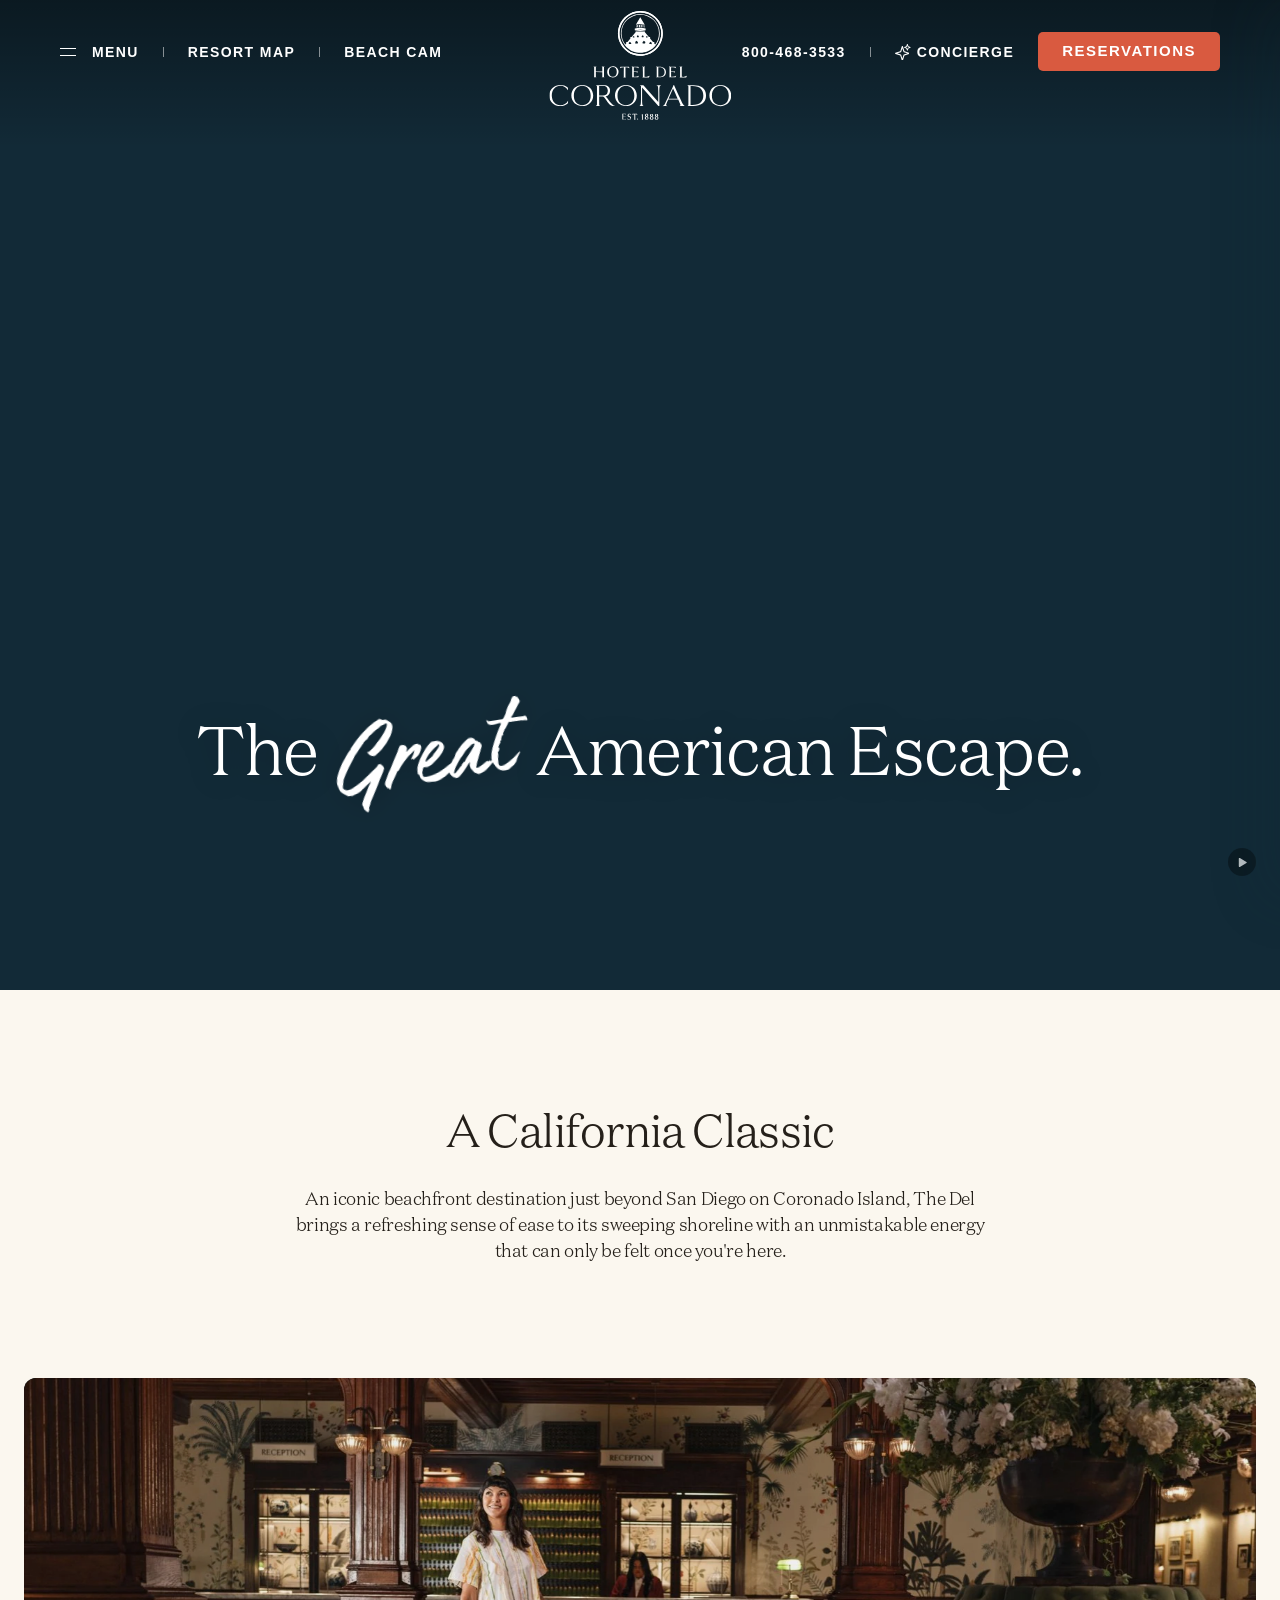
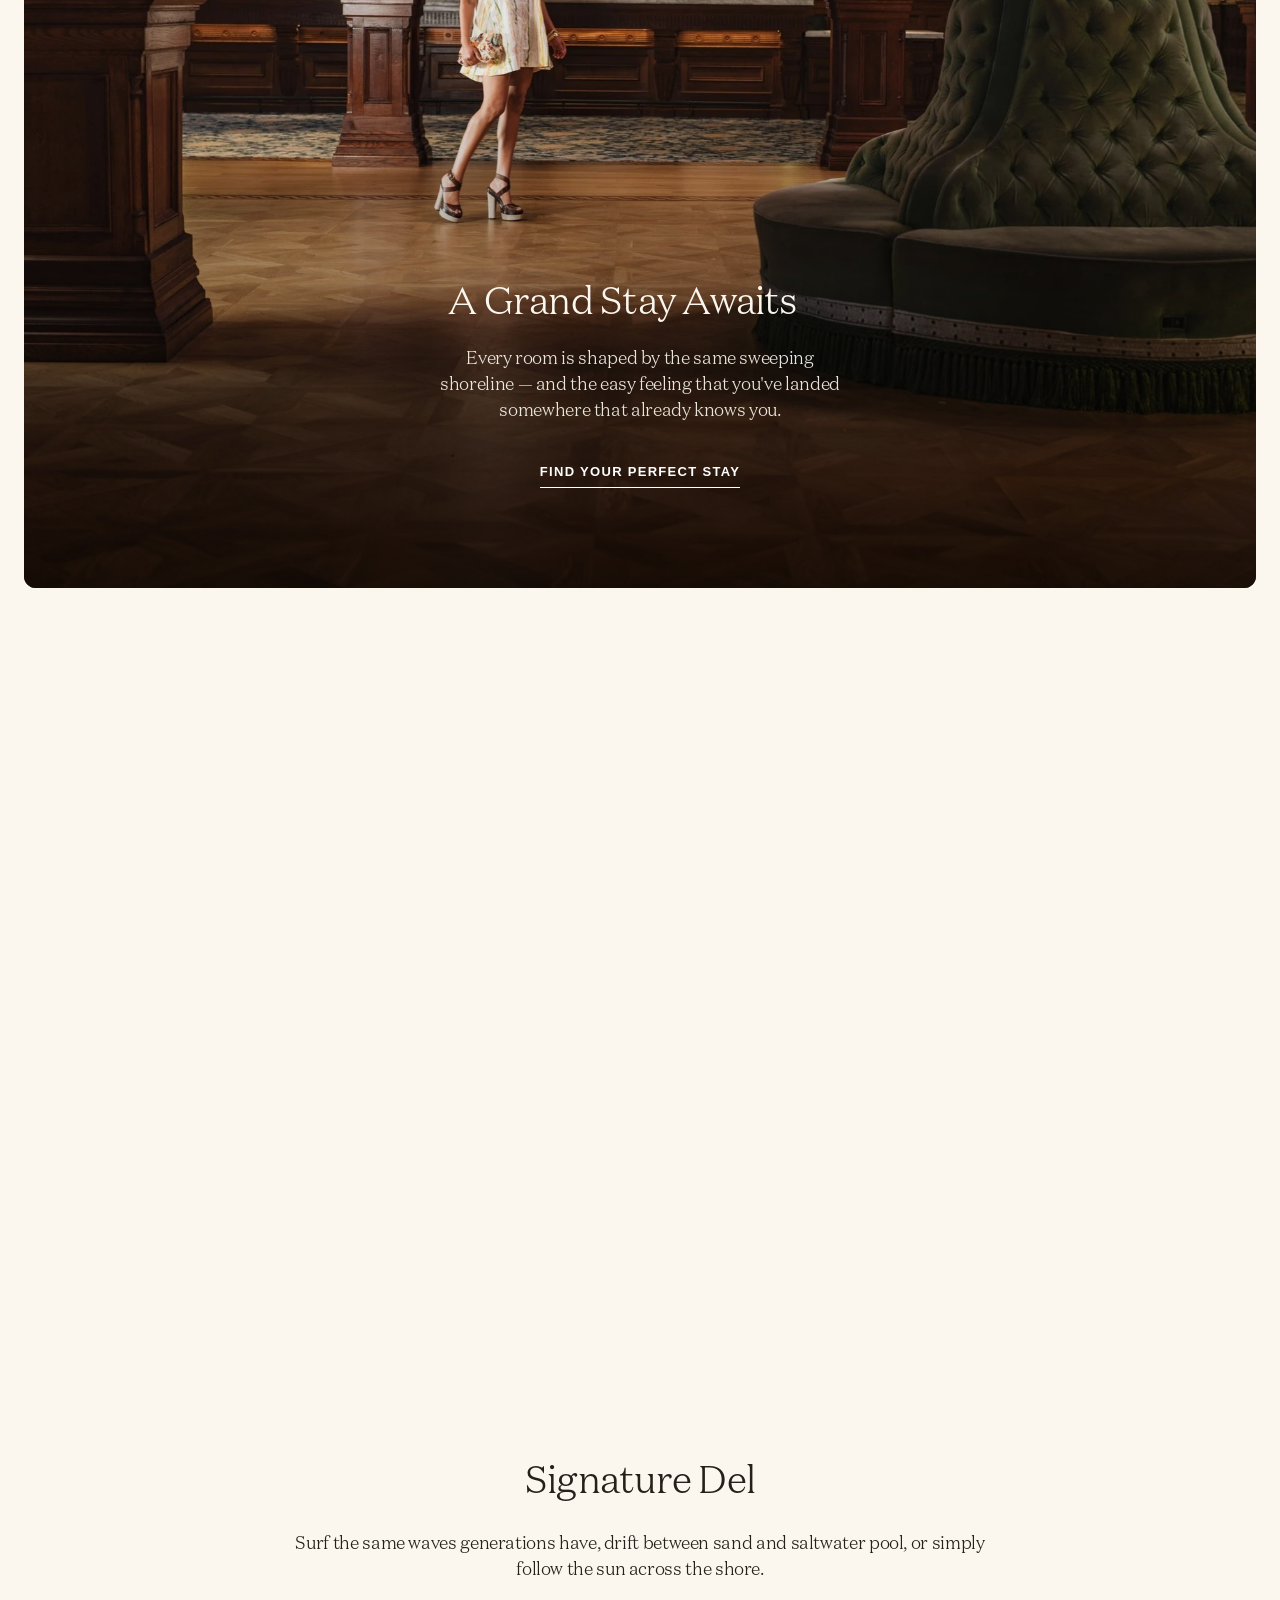
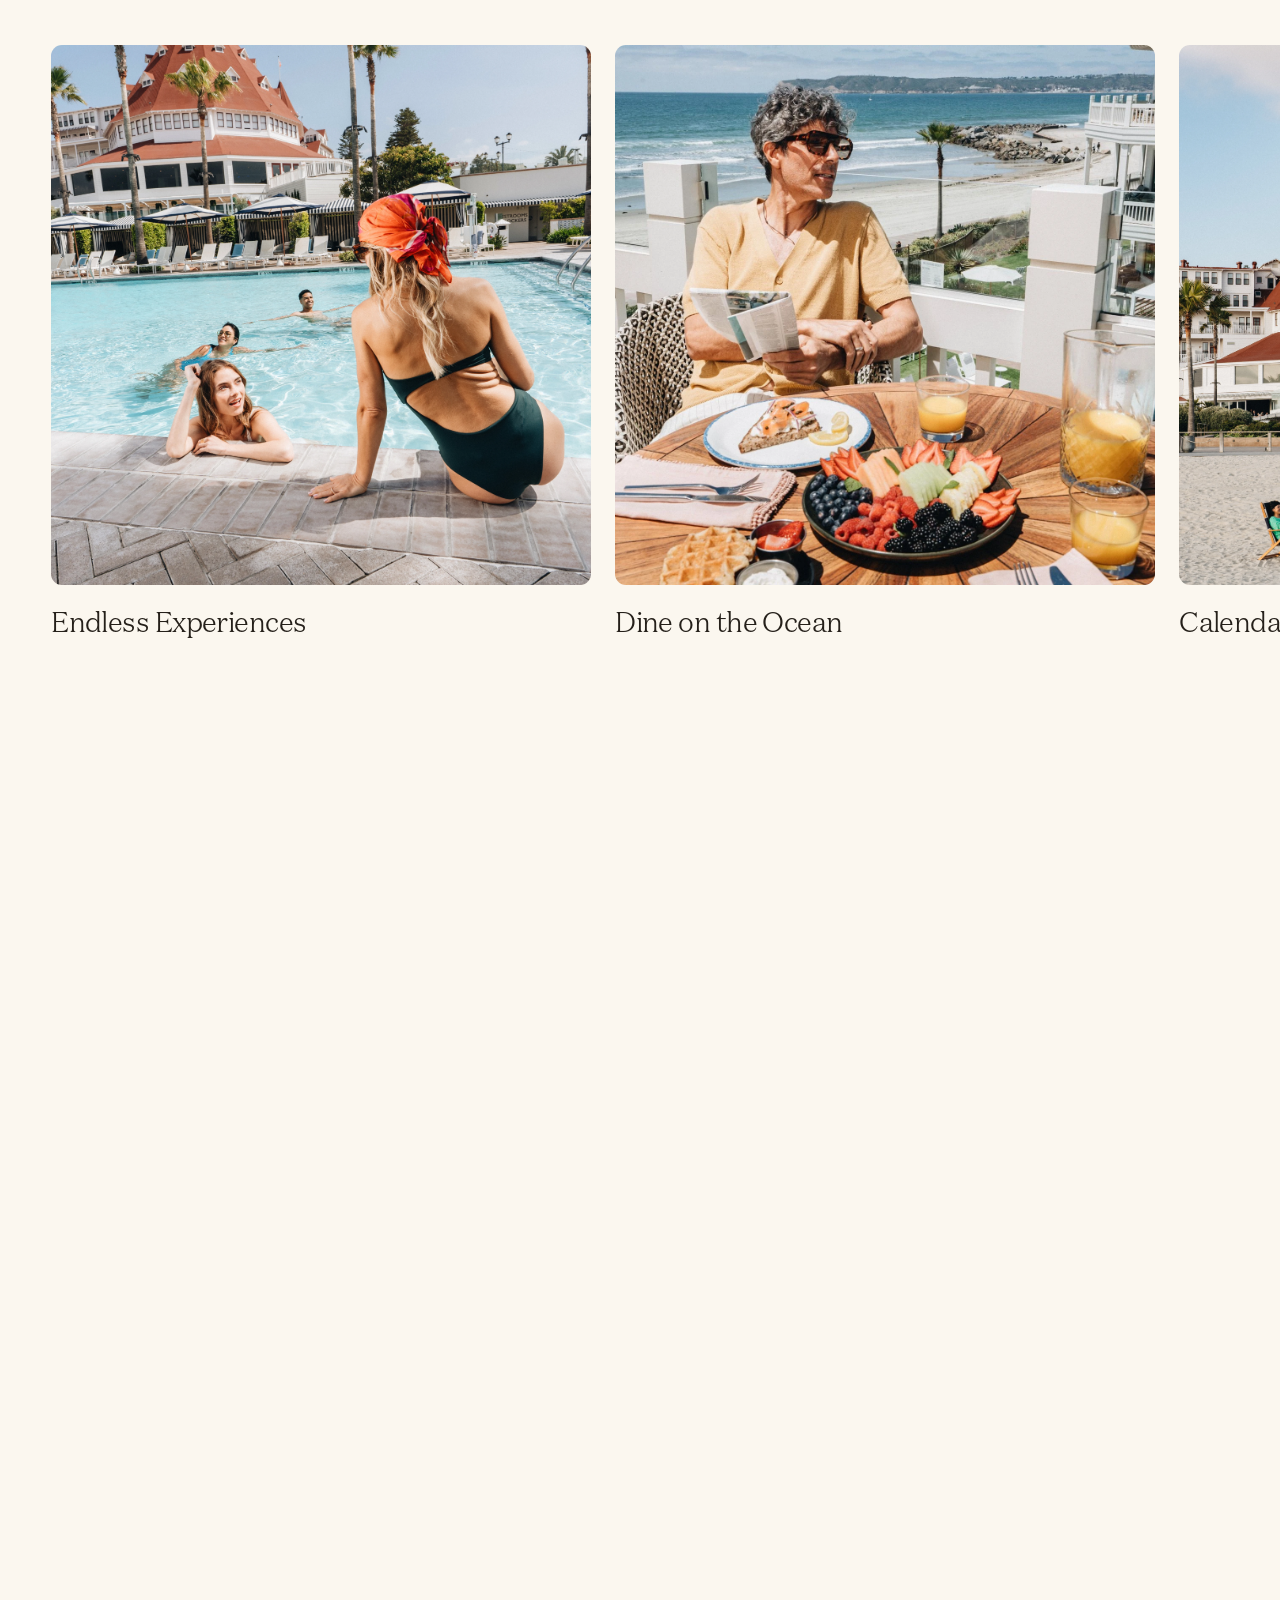
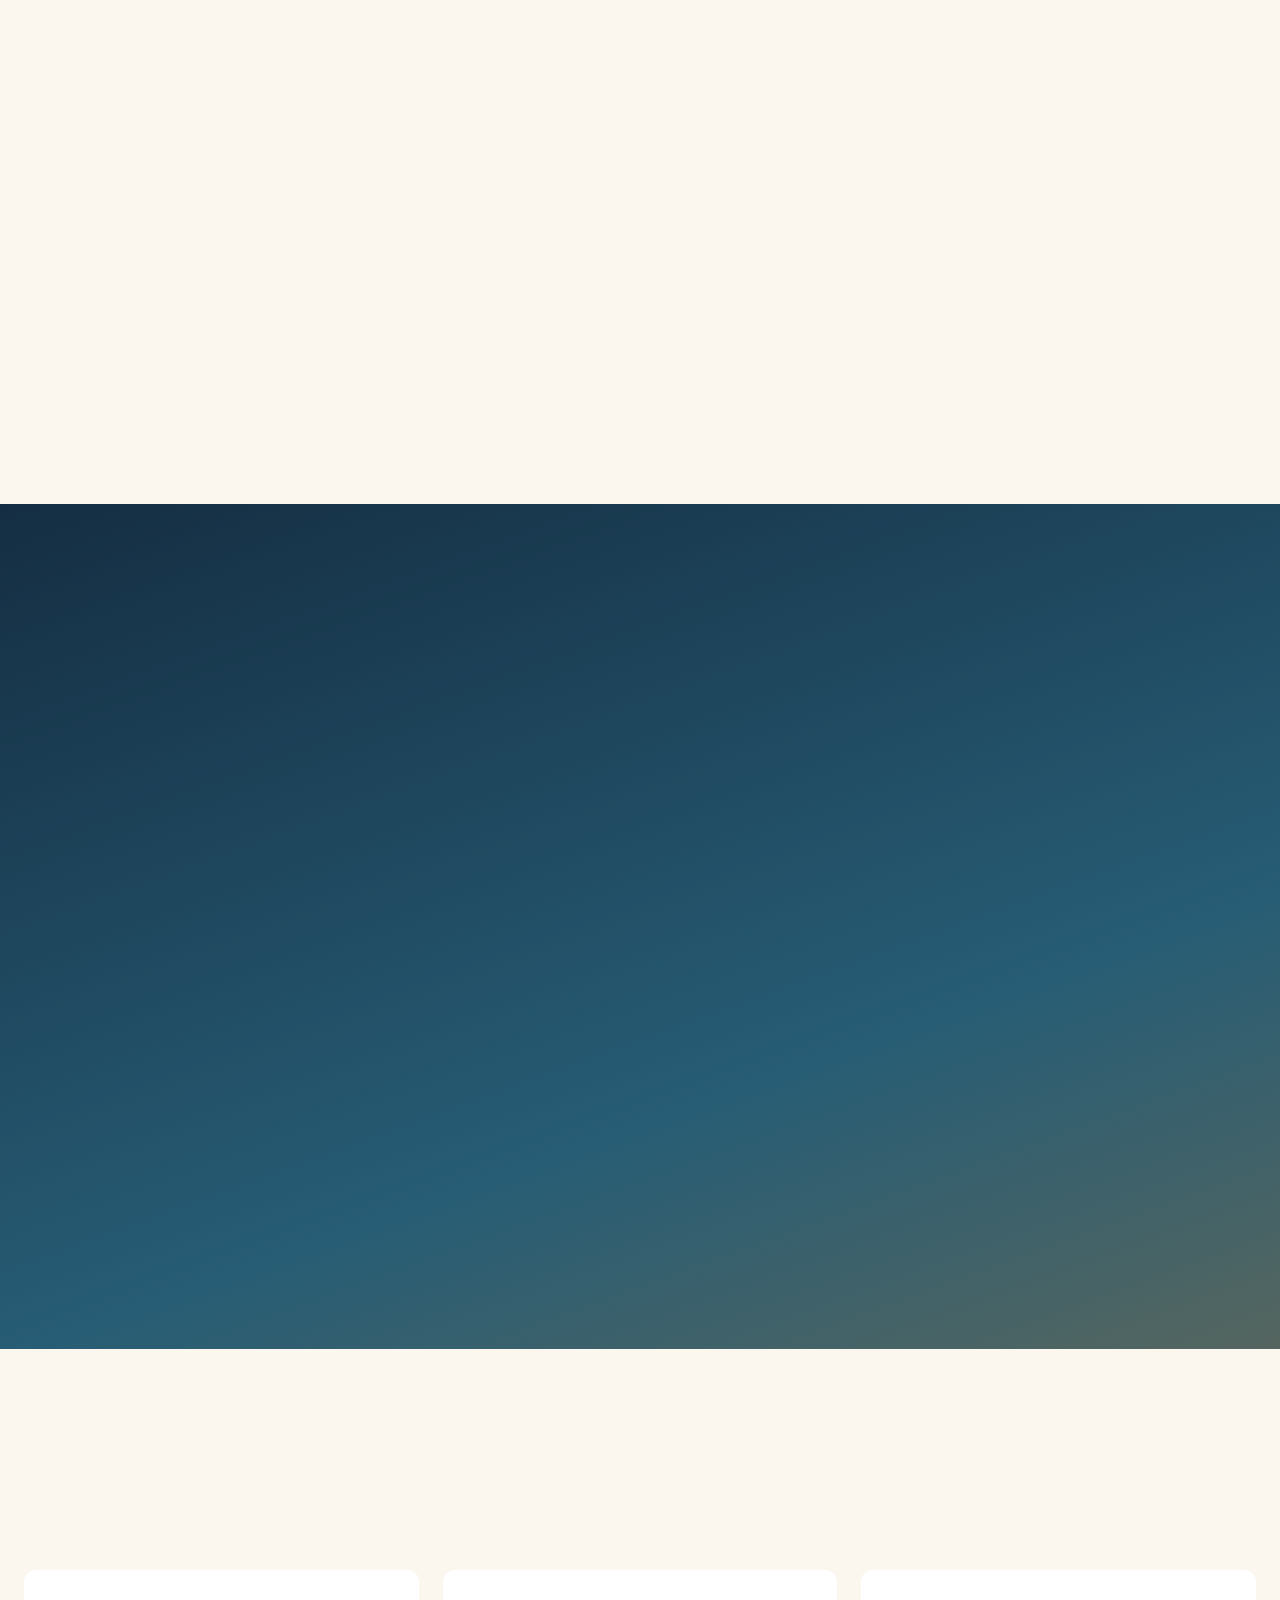
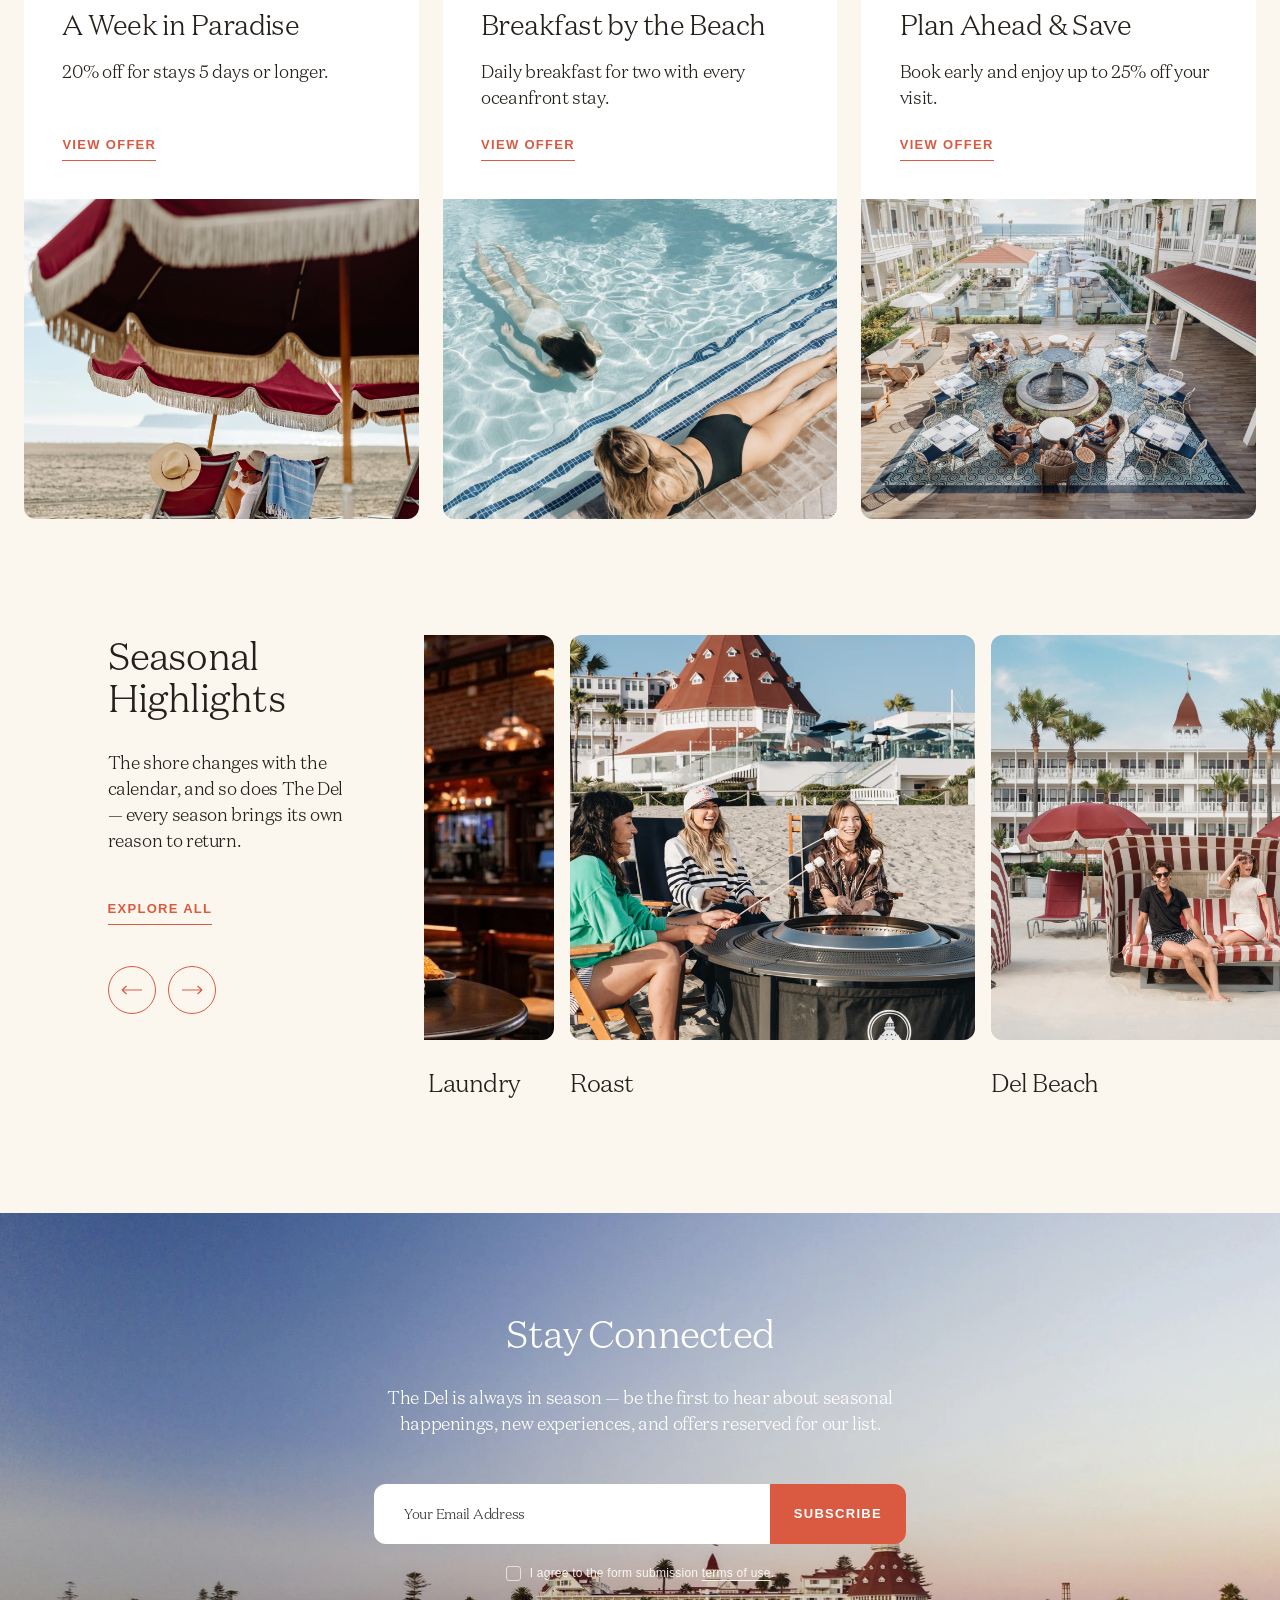
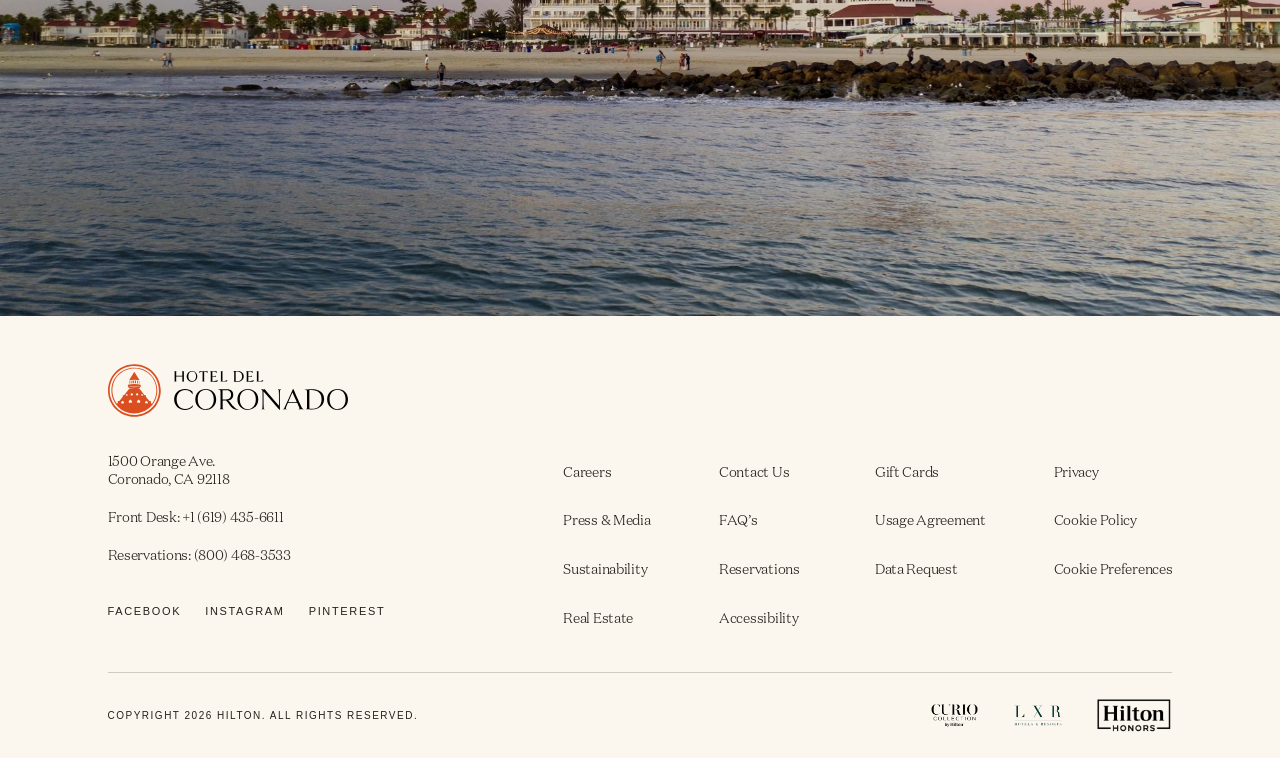
==== commit 83a556e6: "Deploy v2 @ 629c718fd53d8b4bc6603d85924b6f7c9b30ba3e" ====
--- a/branches/v2/index.html
+++ b/branches/v2/index.html
@@ -11,7 +11,7 @@
   <link rel="preconnect" href="https://images.unsplash.com" crossorigin>
   <link rel="stylesheet" href="https://use.typekit.net/ras5jtc.css">
   <link rel="stylesheet" href="assets/css/tokens.css?v=6">
-  <link rel="stylesheet" href="assets/css/main.css?v=173">
+  <link rel="stylesheet" href="assets/css/main.css?v=179">
   <link rel="preload" as="image" href="assets/img/lobby.webp" fetchpriority="high">
 </head>
 <body>
@@ -101,26 +101,24 @@
           <button class="menu-rail__item" data-panel="join" aria-expanded="false"><span>Join</span><svg class="m-arrow" viewBox="0 0 20.5 7.4" aria-hidden="true"><path d="M20.3536 4.03553C20.5488 3.84027 20.5488 3.52369 20.3536 3.32843L17.1716 0.146447C16.9763 -0.0488155 16.6597 -0.0488155 16.4645 0.146447C16.2692 0.341709 16.2692 0.658291 16.4645 0.853554L19.2929 3.68198L16.4645 6.51041C16.2692 6.70567 16.2692 7.02225 16.4645 7.21751C16.6597 7.41278 16.9763 7.41278 17.1716 7.21751L20.3536 4.03553ZM0 3.68198V4.18198H20V3.68198V3.18198H0V3.68198Z" fill="currentColor"/></svg></button>
           <a class="menu-rail__item menu-rail__item--link" href="#offers" data-menu-close-link><span>Offers</span></a>
         </nav>
-        <div class="menu-rail__aux">
-          <a href="#">Resort Map</a><a href="#">Beach Cams</a><a href="#">Gallery</a>
-        </div>
       </div>
       <div class="menu-overlay__content">
         <div class="menu-panel menu-panel--default is-active" data-panel-view="default" aria-hidden="true">
           <img src="assets/img/menu-photos/menu-default.webp" alt="">
         </div>
-        <section class="menu-panel" data-panel-view="stay" aria-label="Your Stay at The Del"><div class="menu-panel__head"><a class="menu-panel__heading" href="#">Your Stay at The Del <svg class="m-arrow" viewBox="0 0 20.5 7.4" aria-hidden="true"><path d="M20.3536 4.03553C20.5488 3.84027 20.5488 3.52369 20.3536 3.32843L17.1716 0.146447C16.9763 -0.0488155 16.6597 -0.0488155 16.4645 0.146447C16.2692 0.341709 16.2692 0.658291 16.4645 0.853554L19.2929 3.68198L16.4645 6.51041C16.2692 6.70567 16.2692 7.02225 16.4645 7.21751C16.6597 7.41278 16.9763 7.41278 17.1716 7.21751L20.3536 4.03553ZM0 3.68198V4.18198H20V3.68198V3.18198H0V3.68198Z" fill="currentColor"/></svg></a></div><hr class="menu-panel__rule"><div class="menu-panel__grid"><a class="menu-card" href="#"><span class="menu-card__media"><img loading="lazy" src="assets/img/menu-photos/find-stay.webp" alt=""></span><span class="menu-card__title">Find Your Perfect Stay</span><span class="menu-card__byline">Your Del discovery begins here.</span></a><a class="menu-card" href="#" data-drill="neighborhood"><span class="menu-card__media"><img loading="lazy" src="assets/img/menu-photos/accommodations.webp" alt=""></span><span class="menu-card__title">Accommodations Overview <svg class="m-arrow" viewBox="0 0 20.5 7.4" aria-hidden="true"><path d="M20.3536 4.03553C20.5488 3.84027 20.5488 3.52369 20.3536 3.32843L17.1716 0.146447C16.9763 -0.0488155 16.6597 -0.0488155 16.4645 0.146447C16.2692 0.341709 16.2692 0.658291 16.4645 0.853554L19.2929 3.68198L16.4645 6.51041C16.2692 6.70567 16.2692 7.02225 16.4645 7.21751C16.6597 7.41278 16.9763 7.41278 17.1716 7.21751L20.3536 4.03553ZM0 3.68198V4.18198H20V3.68198V3.18198H0V3.68198Z" fill="currentColor"/></svg></span><span class="menu-card__byline">Rooms, suites, villas &amp; cottages.</span></a><a class="menu-card" href="#"><span class="menu-card__media"><img loading="lazy" src="assets/img/menu-photos/resort-map.webp" alt=""></span><span class="menu-card__title">Resort Map</span><span class="menu-card__byline">Find your way around.</span></a><a class="menu-card" href="#"><span class="menu-card__media"><img loading="lazy" src="assets/img/menu-photos/plan-day.webp" alt=""></span><span class="menu-card__title">Offers &amp; Packages</span><span class="menu-card__byline">Seasonal savings &amp; added touches.</span></a><a class="menu-card" href="#"><span class="menu-card__media"><img loading="lazy" src="assets/img/menu-photos/policies.webp" alt=""></span><span class="menu-card__title">Reservation Policies</span><span class="menu-card__byline">The details, made simple.</span></a><a class="menu-card" href="#"><span class="menu-card__media"><img loading="lazy" src="assets/img/menu-photos/pets.webp" alt=""></span><span class="menu-card__title">Pets Welcome</span><span class="menu-card__byline">Four-legged guests are family here.</span></a></div></section>
-        <section class="menu-panel" data-panel-view="experiences" aria-label="The Del Experiences"><div class="menu-panel__head"><a class="menu-panel__heading" href="#">The Del Experiences <svg class="m-arrow" viewBox="0 0 20.5 7.4" aria-hidden="true"><path d="M20.3536 4.03553C20.5488 3.84027 20.5488 3.52369 20.3536 3.32843L17.1716 0.146447C16.9763 -0.0488155 16.6597 -0.0488155 16.4645 0.146447C16.2692 0.341709 16.2692 0.658291 16.4645 0.853554L19.2929 3.68198L16.4645 6.51041C16.2692 6.70567 16.2692 7.02225 16.4645 7.21751C16.6597 7.41278 16.9763 7.41278 17.1716 7.21751L20.3536 4.03553ZM0 3.68198V4.18198H20V3.68198V3.18198H0V3.68198Z" fill="currentColor"/></svg></a></div><hr class="menu-panel__rule"><div class="menu-panel__grid"><a class="menu-card" href="#"><span class="menu-card__media"><img loading="lazy" src="assets/img/menu-photos/beach-pool.webp" alt=""></span><span class="menu-card__title">Beach &amp; Pool</span><span class="menu-card__byline">Daybeds, boards &amp; blue water.</span></a><a class="menu-card" href="#"><span class="menu-card__media"><img loading="lazy" src="assets/img/menu-photos/amenities.webp" alt=""></span><span class="menu-card__title">Adventures &amp; Tours</span><span class="menu-card__byline">Boating, cycling &amp; storied tours.</span></a><a class="menu-card" href="#"><span class="menu-card__media"><img loading="lazy" src="assets/img/menu-photos/fitness-spa.webp" alt=""></span><span class="menu-card__title">Fitness &amp; Spa</span><span class="menu-card__byline">Movement, stillness &amp; sea air.</span></a><a class="menu-card" href="#"><span class="menu-card__media"><img loading="lazy" src="assets/img/menu-photos/shopping-kids.webp" alt=""></span><span class="menu-card__title">Shopping</span><span class="menu-card__byline">Boutiques &amp; sundries at the shore.</span></a><a class="menu-card" href="#"><span class="menu-card__media"><img loading="lazy" src="assets/img/menu-photos/kids-club.webp" alt=""></span><span class="menu-card__title">Kids Club</span><span class="menu-card__byline">Camp Del for our littlest guests.</span></a><a class="menu-card" href="#"><span class="menu-card__media"><img loading="lazy" src="assets/img/menu-photos/day-visit.webp" alt=""></span><span class="menu-card__title">Day Visits</span><span class="menu-card__byline">Make it a Del day.</span></a><a class="menu-card" href="#"><span class="menu-card__media"><img loading="lazy" src="assets/img/menu-photos/seasonal-exp.webp" alt=""></span><span class="menu-card__title">Seasonal Highlights</span><span class="menu-card__byline">Every season, a reason.</span></a><a class="menu-card" href="#"><span class="menu-card__media"><img loading="lazy" src="assets/img/menu-photos/itineraries.webp" alt=""></span><span class="menu-card__title">Curated Itineraries</span><span class="menu-card__byline">Planned to the golden hour.</span></a></div></section>
-        <section class="menu-panel" data-panel-view="dine" aria-label="Taste Coastal California"><div class="menu-panel__head"><a class="menu-panel__heading" href="#">Taste Coastal California <svg class="m-arrow" viewBox="0 0 20.5 7.4" aria-hidden="true"><path d="M20.3536 4.03553C20.5488 3.84027 20.5488 3.52369 20.3536 3.32843L17.1716 0.146447C16.9763 -0.0488155 16.6597 -0.0488155 16.4645 0.146447C16.2692 0.341709 16.2692 0.658291 16.4645 0.853554L19.2929 3.68198L16.4645 6.51041C16.2692 6.70567 16.2692 7.02225 16.4645 7.21751C16.6597 7.41278 16.9763 7.41278 17.1716 7.21751L20.3536 4.03553ZM0 3.68198V4.18198H20V3.68198V3.18198H0V3.68198Z" fill="currentColor"/></svg></a></div><hr class="menu-panel__rule"><div class="menu-panel__grid"><a class="menu-card" href="#" data-drill="dine-signature"><span class="menu-card__media"><img loading="lazy" src="assets/img/menu-photos/signature-dining.webp" alt=""></span><span class="menu-card__title">Signature <svg class="m-arrow" viewBox="0 0 20.5 7.4" aria-hidden="true"><path d="M20.3536 4.03553C20.5488 3.84027 20.5488 3.52369 20.3536 3.32843L17.1716 0.146447C16.9763 -0.0488155 16.6597 -0.0488155 16.4645 0.146447C16.2692 0.341709 16.2692 0.658291 16.4645 0.853554L19.2929 3.68198L16.4645 6.51041C16.2692 6.70567 16.2692 7.02225 16.4645 7.21751C16.6597 7.41278 16.9763 7.41278 17.1716 7.21751L20.3536 4.03553ZM0 3.68198V4.18198H20V3.68198V3.18198H0V3.68198Z" fill="currentColor"/></svg></span><span class="menu-card__byline">Nobu, Serea, Veranda &amp; more.</span></a><a class="menu-card" href="#" data-drill="dine-quickbites"><span class="menu-card__media"><img loading="lazy" src="assets/img/menu-photos/quick-bites.webp" alt=""></span><span class="menu-card__title">Quick Bites &amp; Caf&eacute;s <svg class="m-arrow" viewBox="0 0 20.5 7.4" aria-hidden="true"><path d="M20.3536 4.03553C20.5488 3.84027 20.5488 3.52369 20.3536 3.32843L17.1716 0.146447C16.9763 -0.0488155 16.6597 -0.0488155 16.4645 0.146447C16.2692 0.341709 16.2692 0.658291 16.4645 0.853554L19.2929 3.68198L16.4645 6.51041C16.2692 6.70567 16.2692 7.02225 16.4645 7.21751C16.6597 7.41278 16.9763 7.41278 17.1716 7.21751L20.3536 4.03553ZM0 3.68198V4.18198H20V3.68198V3.18198H0V3.68198Z" fill="currentColor"/></svg></span><span class="menu-card__byline">Taco Shack, ENO Market &amp; SunLife.</span></a><a class="menu-card" href="#" data-drill="dine-lounges"><span class="menu-card__media"><img loading="lazy" src="assets/img/menu-photos/babcock-story.webp" alt=""></span><span class="menu-card__title">Lounges &amp; Bars <svg class="m-arrow" viewBox="0 0 20.5 7.4" aria-hidden="true"><path d="M20.3536 4.03553C20.5488 3.84027 20.5488 3.52369 20.3536 3.32843L17.1716 0.146447C16.9763 -0.0488155 16.6597 -0.0488155 16.4645 0.146447C16.2692 0.341709 16.2692 0.658291 16.4645 0.853554L19.2929 3.68198L16.4645 6.51041C16.2692 6.70567 16.2692 7.02225 16.4645 7.21751C16.6597 7.41278 16.9763 7.41278 17.1716 7.21751L20.3536 4.03553ZM0 3.68198V4.18198H20V3.68198V3.18198H0V3.68198Z" fill="currentColor"/></svg></span><span class="menu-card__byline">Babcock &amp; Story to the Sun Deck.</span></a><a class="menu-card" href="#"><span class="menu-card__media"><img loading="lazy" src="assets/img/menu-photos/private-dining.webp" alt=""></span><span class="menu-card__title">Private Dining</span><span class="menu-card__byline">For intimate occasions.</span></a></div></section>
-        <section class="menu-panel" data-panel-view="gather" aria-label="Plan Your Event or Celebration"><div class="menu-panel__head"><a class="menu-panel__heading" href="#">Plan Your Event or Celebration <svg class="m-arrow" viewBox="0 0 20.5 7.4" aria-hidden="true"><path d="M20.3536 4.03553C20.5488 3.84027 20.5488 3.52369 20.3536 3.32843L17.1716 0.146447C16.9763 -0.0488155 16.6597 -0.0488155 16.4645 0.146447C16.2692 0.341709 16.2692 0.658291 16.4645 0.853554L19.2929 3.68198L16.4645 6.51041C16.2692 6.70567 16.2692 7.02225 16.4645 7.21751C16.6597 7.41278 16.9763 7.41278 17.1716 7.21751L20.3536 4.03553ZM0 3.68198V4.18198H20V3.68198V3.18198H0V3.68198Z" fill="currentColor"/></svg></a></div><hr class="menu-panel__rule"><div class="menu-panel__grid"><a class="menu-card" href="#"><span class="menu-card__media"><img loading="lazy" src="assets/img/menu-photos/meetings.webp" alt=""></span><span class="menu-card__title">Meetings &amp; Events</span><span class="menu-card__byline">Legendary beachfront location.</span></a><a class="menu-card" href="#"><span class="menu-card__media"><img loading="lazy" src="assets/img/menu-photos/weddings.webp" alt=""></span><span class="menu-card__title">Weddings</span><span class="menu-card__byline">Over a century of love stories.</span></a><a class="menu-card" href="#"><span class="menu-card__media"><img loading="lazy" src="assets/img/menu-photos/celebrations.webp" alt=""></span><span class="menu-card__title">Celebrations</span><span class="menu-card__byline">A memorable setting.</span></a><a class="menu-card" href="#"><span class="menu-card__media"><img loading="lazy" src="assets/img/menu-photos/private-dining.webp" alt=""></span><span class="menu-card__title">Private Dining</span><span class="menu-card__byline">For intimate occasions.</span></a><a class="menu-card" href="#"><span class="menu-card__media"><img loading="lazy" src="assets/img/menu-photos/make-inquiry.webp" alt=""></span><span class="menu-card__title">Make an Inquiry</span><span class="menu-card__byline">Start planning your event.</span></a></div></section>
-        <section class="menu-panel" data-panel-view="discover" aria-label="Discover The Del Coronado"><div class="menu-panel__head"><a class="menu-panel__heading" href="#">Discover The Del Coronado <svg class="m-arrow" viewBox="0 0 20.5 7.4" aria-hidden="true"><path d="M20.3536 4.03553C20.5488 3.84027 20.5488 3.52369 20.3536 3.32843L17.1716 0.146447C16.9763 -0.0488155 16.6597 -0.0488155 16.4645 0.146447C16.2692 0.341709 16.2692 0.658291 16.4645 0.853554L19.2929 3.68198L16.4645 6.51041C16.2692 6.70567 16.2692 7.02225 16.4645 7.21751C16.6597 7.41278 16.9763 7.41278 17.1716 7.21751L20.3536 4.03553ZM0 3.68198V4.18198H20V3.68198V3.18198H0V3.68198Z" fill="currentColor"/></svg></a></div><hr class="menu-panel__rule"><div class="menu-panel__grid"><a class="menu-card" href="#"><span class="menu-card__media"><img loading="lazy" src="assets/img/menu-photos/our-story.webp" alt=""></span><span class="menu-card__title">About The Del</span><span class="menu-card__byline">An American icon since 1888.</span></a><a class="menu-card" href="#"><span class="menu-card__media"><img loading="lazy" src="assets/img/menu-photos/timeline.webp" alt=""></span><span class="menu-card__title">Del History</span><span class="menu-card__byline">1888 to today &mdash; a living timeline.</span></a><a class="menu-card" href="#"><span class="menu-card__media"><img loading="lazy" src="assets/img/menu-photos/guest-stories.webp" alt=""></span><span class="menu-card__title">Guest Stories</span><span class="menu-card__byline">Told by those who return.</span></a><a class="menu-card" href="#"><span class="menu-card__media"><img loading="lazy" src="assets/img/menu-photos/membership.webp" alt=""></span><span class="menu-card__title">Membership</span><span class="menu-card__byline">The insider&rsquo;s Del.</span></a><a class="menu-card" href="#"><span class="menu-card__media"><img loading="lazy" src="assets/img/menu-photos/local-attractions.webp" alt=""></span><span class="menu-card__title">Local Attractions</span><span class="menu-card__byline">Coronado, beyond the gates.</span></a></div></section>
-        <section class="menu-panel" data-panel-view="join" aria-label="Membership Overview"><div class="menu-panel__head"><a class="menu-panel__heading" href="#">Membership Overview <svg class="m-arrow" viewBox="0 0 20.5 7.4" aria-hidden="true"><path d="M20.3536 4.03553C20.5488 3.84027 20.5488 3.52369 20.3536 3.32843L17.1716 0.146447C16.9763 -0.0488155 16.6597 -0.0488155 16.4645 0.146447C16.2692 0.341709 16.2692 0.658291 16.4645 0.853554L19.2929 3.68198L16.4645 6.51041C16.2692 6.70567 16.2692 7.02225 16.4645 7.21751C16.6597 7.41278 16.9763 7.41278 17.1716 7.21751L20.3536 4.03553ZM0 3.68198V4.18198H20V3.68198V3.18198H0V3.68198Z" fill="currentColor"/></svg></a></div><hr class="menu-panel__rule"><div class="menu-panel__grid"><a class="menu-card" href="#"><span class="menu-card__media"><img loading="lazy" src="assets/img/menu-photos/del-club.webp" alt=""></span><span class="menu-card__title">The Del Club</span><span class="menu-card__byline">The insider&rsquo;s Del.</span></a><a class="menu-card" href="#"><span class="menu-card__media"><img loading="lazy" src="assets/img/menu-photos/membership.webp" alt=""></span><span class="menu-card__title">Resort Membership</span><span class="menu-card__byline">Every visit, elevated.</span></a></div></section>
-        <section class="menu-panel" data-panel-view="neighborhood" data-parent="stay" aria-label="Explore the Neighborhood"><div class="menu-panel__head"><a class="menu-panel__heading" href="#">Explore the Neighborhood <svg class="m-arrow" viewBox="0 0 20.5 7.4" aria-hidden="true"><path d="M20.3536 4.03553C20.5488 3.84027 20.5488 3.52369 20.3536 3.32843L17.1716 0.146447C16.9763 -0.0488155 16.6597 -0.0488155 16.4645 0.146447C16.2692 0.341709 16.2692 0.658291 16.4645 0.853554L19.2929 3.68198L16.4645 6.51041C16.2692 6.70567 16.2692 7.02225 16.4645 7.21751C16.6597 7.41278 16.9763 7.41278 17.1716 7.21751L20.3536 4.03553ZM0 3.68198V4.18198H20V3.68198V3.18198H0V3.68198Z" fill="currentColor"/></svg></a><button class="menu-panel__back" data-menu-back>Back</button></div><hr class="menu-panel__rule"><div class="menu-panel__grid"><a class="menu-card" href="#"><span class="menu-card__media"><video muted playsinline preload="metadata" aria-hidden="true"><source src="assets/img/the_victorian.mp4" type="video/mp4"></video></span><span class="menu-card__title">The Victorian</span><span class="menu-card__byline">Historic &amp; Romantic</span></a><a class="menu-card" href="#"><span class="menu-card__media"><video muted playsinline preload="metadata" aria-hidden="true"><source src="assets/img/cabanas.mp4" type="video/mp4"></video></span><span class="menu-card__title">The Cabanas</span><span class="menu-card__byline">Vibrant &amp; Playful</span></a><a class="menu-card" href="#"><span class="menu-card__media"><video muted playsinline preload="metadata" aria-hidden="true"><source src="assets/img/views.mp4" type="video/mp4"></video></span><span class="menu-card__title">The Views</span><span class="menu-card__byline">Peaceful &amp; Restorative</span></a><a class="menu-card" href="#"><span class="menu-card__media"><video muted playsinline preload="metadata" aria-hidden="true"><source src="assets/img/shore-house.mp4" type="video/mp4"></video></span><span class="menu-card__title">Shore House</span><span class="menu-card__byline">Relaxed &amp; Social</span></a><a class="menu-card" href="#"><span class="menu-card__media"><video muted playsinline preload="metadata" aria-hidden="true"><source src="assets/img/Beach-Village.mp4" type="video/mp4"></video></span><span class="menu-card__title">Beach Village</span><span class="menu-card__byline">Exclusive &amp; Intimate</span></a></div></section><section class="menu-panel" data-panel-view="dine-signature" data-parent="dine" aria-label="Signature Dining"><div class="menu-panel__head"><a class="menu-panel__heading" href="#">Signature Dining <svg class="m-arrow" viewBox="0 0 20.5 7.4" aria-hidden="true"><path d="M20.3536 4.03553C20.5488 3.84027 20.5488 3.52369 20.3536 3.32843L17.1716 0.146447C16.9763 -0.0488155 16.6597 -0.0488155 16.4645 0.146447C16.2692 0.341709 16.2692 0.658291 16.4645 0.853554L19.2929 3.68198L16.4645 6.51041C16.2692 6.70567 16.2692 7.02225 16.4645 7.21751C16.6597 7.41278 16.9763 7.41278 17.1716 7.21751L20.3536 4.03553ZM0 3.68198V4.18198H20V3.68198V3.18198H0V3.68198Z" fill="currentColor"/></svg></a><button class="menu-panel__back" data-menu-back>Back</button></div><hr class="menu-panel__rule"><div class="menu-panel__grid"><a class="menu-card" href="#"><span class="menu-card__media"><img loading="lazy" src="assets/img/menu-photos/signature-dining.webp" alt=""></span><span class="menu-card__title">Nobu</span><span class="menu-card__byline">Iconic sushi, oceanfront.</span></a><a class="menu-card" href="#"><span class="menu-card__media"><img loading="lazy" src="assets/img/menu-photos/veranda.webp" alt=""></span><span class="menu-card__title">Veranda</span><span class="menu-card__byline">All-day dining with ocean views.</span></a><a class="menu-card" href="#"><span class="menu-card__media"><img loading="lazy" src="assets/img/menu-photos/serea.webp" alt=""></span><span class="menu-card__title">Serea</span><span class="menu-card__byline">Coastal Italian at the shore.</span></a><a class="menu-card" href="#"><span class="menu-card__media"><img loading="lazy" src="assets/img/menu-photos/sun-deck.webp" alt=""></span><span class="menu-card__title">Sun Deck</span><span class="menu-card__byline">Beachfront drinks &amp; bites.</span></a><a class="menu-card" href="#"><span class="menu-card__media"><img loading="lazy" src="assets/img/menu-photos/ocean-club.webp" alt=""></span><span class="menu-card__title">Ocean Club</span><span class="menu-card__byline">The beachfront club experience.</span></a></div></section><section class="menu-panel" data-panel-view="dine-quickbites" data-parent="dine" aria-label="Quick Bites &amp; Caf&eacute;s"><div class="menu-panel__head"><a class="menu-panel__heading" href="#">Quick Bites &amp; Caf&eacute;s <svg class="m-arrow" viewBox="0 0 20.5 7.4" aria-hidden="true"><path d="M20.3536 4.03553C20.5488 3.84027 20.5488 3.52369 20.3536 3.32843L17.1716 0.146447C16.9763 -0.0488155 16.6597 -0.0488155 16.4645 0.146447C16.2692 0.341709 16.2692 0.658291 16.4645 0.853554L19.2929 3.68198L16.4645 6.51041C16.2692 6.70567 16.2692 7.02225 16.4645 7.21751C16.6597 7.41278 16.9763 7.41278 17.1716 7.21751L20.3536 4.03553ZM0 3.68198V4.18198H20V3.68198V3.18198H0V3.68198Z" fill="currentColor"/></svg></a><button class="menu-panel__back" data-menu-back>Back</button></div><hr class="menu-panel__rule"><div class="menu-panel__grid"><a class="menu-card" href="#"><span class="menu-card__media"><img loading="lazy" src="assets/img/menu-photos/taco-shack.webp" alt=""></span><span class="menu-card__title">Taco Shack</span><span class="menu-card__byline">Beachside tacos, toes in the sand.</span></a><a class="menu-card" href="#"><span class="menu-card__media"><img loading="lazy" src="assets/img/menu-photos/eno-market.webp" alt=""></span><span class="menu-card__title">ENO Market</span><span class="menu-card__byline">Grab-and-go provisions &amp; coffee.</span></a><a class="menu-card" href="#"><span class="menu-card__media"><img loading="lazy" src="assets/img/menu-photos/eno-pizzeria.webp" alt=""></span><span class="menu-card__title">ENO Pizzeria</span><span class="menu-card__byline">Wood-fired pies by the pool.</span></a><a class="menu-card" href="#"><span class="menu-card__media"><img loading="lazy" src="assets/img/menu-photos/sunlife.webp" alt=""></span><span class="menu-card__title">SunLife</span><span class="menu-card__byline">Smoothies &amp; snacks on the sand.</span></a><a class="menu-card" href="#"><span class="menu-card__media"><img loading="lazy" src="assets/img/menu-photos/sundaes.webp" alt=""></span><span class="menu-card__title">Sundaes</span><span class="menu-card__byline">Scoops, floats &amp; sweets.</span></a><a class="menu-card" href="#"><span class="menu-card__media"><img loading="lazy" src="assets/img/menu-photos/breezes.webp" alt=""></span><span class="menu-card__title">Breezes</span><span class="menu-card__byline">Poolside refreshments.</span></a><a class="menu-card" href="#"><span class="menu-card__media"><img loading="lazy" src="assets/img/menu-photos/shore-house-bistro.webp" alt=""></span><span class="menu-card__title">Shore House Bistro</span><span class="menu-card__byline">Pop-up dining at the Shore House.</span></a></div></section><section class="menu-panel" data-panel-view="dine-lounges" data-parent="dine" aria-label="Lounges &amp; Bars"><div class="menu-panel__head"><a class="menu-panel__heading" href="#">Lounges &amp; Bars <svg class="m-arrow" viewBox="0 0 20.5 7.4" aria-hidden="true"><path d="M20.3536 4.03553C20.5488 3.84027 20.5488 3.52369 20.3536 3.32843L17.1716 0.146447C16.9763 -0.0488155 16.6597 -0.0488155 16.4645 0.146447C16.2692 0.341709 16.2692 0.658291 16.4645 0.853554L19.2929 3.68198L16.4645 6.51041C16.2692 6.70567 16.2692 7.02225 16.4645 7.21751C16.6597 7.41278 16.9763 7.41278 17.1716 7.21751L20.3536 4.03553ZM0 3.68198V4.18198H20V3.68198V3.18198H0V3.68198Z" fill="currentColor"/></svg></a><button class="menu-panel__back" data-menu-back>Back</button></div><hr class="menu-panel__rule"><div class="menu-panel__grid"><a class="menu-card" href="#"><span class="menu-card__media"><img loading="lazy" src="assets/img/menu-photos/babcock-story.webp" alt=""></span><span class="menu-card__title">Babcock &amp; Story</span><span class="menu-card__byline">The landmark mahogany bar, est. 1888.</span></a><a class="menu-card" href="#"><span class="menu-card__media"><img loading="lazy" src="assets/img/menu-photos/sun-deck.webp" alt=""></span><span class="menu-card__title">Sun Deck</span><span class="menu-card__byline">Ocean-view cocktails all day.</span></a><a class="menu-card" href="#"><span class="menu-card__media"><img loading="lazy" src="assets/img/menu-photos/ocean-club.webp" alt=""></span><span class="menu-card__title">Ocean Club</span><span class="menu-card__byline">An exclusive evening perch.</span></a></div></section>
+        <section class="menu-panel" data-panel-view="stay" aria-label="Your Stay at The Del"><div class="menu-panel__grid menu-panel__grid--split"><a class="menu-card" href="#"><span class="menu-card__media"><img loading="lazy" src="assets/img/menu-photos/accommodations.webp" alt=""></span><span class="menu-card__title">Accommodations Overview</span><span class="menu-card__byline">Rooms, suites, villas &amp; cottages.</span></a><a class="menu-card" href="#"><span class="menu-card__media"><img loading="lazy" src="assets/img/menu-photos/find-stay.webp" alt=""></span><span class="menu-card__title">Find Your Perfect Stay</span><span class="menu-card__byline">Take our Del quiz.</span></a><a class="menu-card" href="#"><span class="menu-card__media"><img loading="lazy" src="assets/img/menu-photos/resort-map.webp" alt=""></span><span class="menu-card__title">Resort Map</span><span class="menu-card__byline">Find your way around.</span></a><a class="menu-card" href="#"><span class="menu-card__media"><img loading="lazy" src="assets/img/menu-photos/plan-day.webp" alt=""></span><span class="menu-card__title">Offers &amp; Packages</span><span class="menu-card__byline">Seasonal savings &amp; special inclusions.</span></a><div class="menu-panel__links"><a href="#">Club Access</a><a href="#">Pets Welcome</a></div></div></section>
+        <section class="menu-panel" data-panel-view="experiences" aria-label="The Del Experiences"><div class="menu-panel__grid menu-panel__grid--split"><a class="menu-card" href="#"><span class="menu-card__media"><img loading="lazy" src="assets/img/menu-photos/beach-pool.webp" alt=""></span><span class="menu-card__title">Experiences Overview</span><span class="menu-card__byline">So much to do.</span></a><a class="menu-card" href="#"><span class="menu-card__media"><img loading="lazy" src="assets/img/menu-photos/seasonal-exp.webp" alt=""></span><span class="menu-card__title">Seasonal Highlights</span><span class="menu-card__byline">The Del shines any time.</span></a><a class="menu-card" href="#"><span class="menu-card__media"><img loading="lazy" src="assets/img/menu-photos/day-visit.webp" alt=""></span><span class="menu-card__title">Plan Your Perfect Day</span><span class="menu-card__byline">Your trip, from morning to night.</span></a><a class="menu-card" href="#"><span class="menu-card__media"><img loading="lazy" src="assets/img/menu-photos/fitness-spa.webp" alt=""></span><span class="menu-card__title">Spa &amp; Salon</span><span class="menu-card__byline">Look and feel your best.</span></a><div class="menu-panel__links"><a href="#">Ocean Explorers</a><a href="#">Private Childcare</a><a href="#">Shopping</a><a href="#">Ways to Spend Your Days</a><a href="#">Local Attractions</a></div></div></section>
+        <section class="menu-panel" data-panel-view="dine" aria-label="Taste Coastal California"><div class="menu-panel__grid menu-panel__grid--split"><a class="menu-card" href="#"><span class="menu-card__media"><img loading="lazy" src="assets/img/menu-photos/find-restaurant.webp" alt=""></span><span class="menu-card__title">Dining Overview</span><span class="menu-card__byline">Where to eat at The Del</span></a><a class="menu-card" href="#" data-drill="dine-signature"><span class="menu-card__media"><img loading="lazy" src="assets/img/menu-photos/signature-dining.webp" alt=""></span><span class="menu-card__title">Signature Restaurants <svg class="m-arrow" viewBox="0 0 20.5 7.4" aria-hidden="true"><path d="M20.3536 4.03553C20.5488 3.84027 20.5488 3.52369 20.3536 3.32843L17.1716 0.146447C16.9763 -0.0488155 16.6597 -0.0488155 16.4645 0.146447C16.2692 0.341709 16.2692 0.658291 16.4645 0.853554L19.2929 3.68198L16.4645 6.51041C16.2692 6.70567 16.2692 7.02225 16.4645 7.21751C16.6597 7.41278 16.9763 7.41278 17.1716 7.21751L20.3536 4.03553ZM0 3.68198V4.18198H20V3.68198V3.18198H0V3.68198Z" fill="currentColor"/></svg></span><span class="menu-card__byline">Nobu, Serea, Veranda &amp; Sun Deck</span></a><a class="menu-card" href="#" data-drill="dine-quickbites"><span class="menu-card__media"><img loading="lazy" src="assets/img/menu-photos/quick-bites.webp" alt=""></span><span class="menu-card__title">Quick Bites &amp; Bars <svg class="m-arrow" viewBox="0 0 20.5 7.4" aria-hidden="true"><path d="M20.3536 4.03553C20.5488 3.84027 20.5488 3.52369 20.3536 3.32843L17.1716 0.146447C16.9763 -0.0488155 16.6597 -0.0488155 16.4645 0.146447C16.2692 0.341709 16.2692 0.658291 16.4645 0.853554L19.2929 3.68198L16.4645 6.51041C16.2692 6.70567 16.2692 7.02225 16.4645 7.21751C16.6597 7.41278 16.9763 7.41278 17.1716 7.21751L20.3536 4.03553ZM0 3.68198V4.18198H20V3.68198V3.18198H0V3.68198Z" fill="currentColor"/></svg></span><span class="menu-card__byline">Small plates and laid-back vibes.</span></a><div class="menu-panel__links"><a href="#">Shore House Bistro</a><a href="#">Private Dining</a></div></div></section>
+        <section class="menu-panel" data-panel-view="gather" aria-label="Plan Your Event or Celebration"><div class="menu-panel__grid"><a class="menu-card" href="#"><span class="menu-card__media"><img loading="lazy" src="assets/img/menu-photos/meetings.webp" alt=""></span><span class="menu-card__title">Meetings &amp; Events</span><span class="menu-card__byline">Legendary beachfront location.</span></a><a class="menu-card" href="#"><span class="menu-card__media"><img loading="lazy" src="assets/img/menu-photos/weddings.webp" alt=""></span><span class="menu-card__title">Weddings</span><span class="menu-card__byline">Over a century of love stories.</span></a><a class="menu-card" href="#"><span class="menu-card__media"><img loading="lazy" src="assets/img/menu-photos/celebrations.webp" alt=""></span><span class="menu-card__title">Celebrations</span><span class="menu-card__byline">Here&rsquo;s to a memorable setting.</span></a></div><a class="menu-panel__btn" href="#">Submit Inquiry</a></section>
+        <section class="menu-panel" data-panel-view="discover" aria-label="Discover The Del Coronado"><div class="menu-panel__grid"><a class="menu-card" href="#"><span class="menu-card__media"><img loading="lazy" src="assets/img/menu-photos/our-story.webp" alt=""></span><span class="menu-card__title">About The Del</span><span class="menu-card__byline">An American icon since 1888.</span></a><a class="menu-card" href="#"><span class="menu-card__media"><img loading="lazy" src="assets/img/menu-photos/timeline.webp" alt=""></span><span class="menu-card__title">Del History</span><span class="menu-card__byline">A living timeline, from 1888 to today.</span></a><a class="menu-card" href="#"><span class="menu-card__media"><img loading="lazy" src="assets/img/menu-photos/guest-stories.webp" alt=""></span><span class="menu-card__title">Guest Stories</span><span class="menu-card__byline">From those who keep coming back.</span></a></div></section>
+        <section class="menu-panel" data-panel-view="join" aria-label="Membership Overview"><div class="menu-panel__grid"><a class="menu-card" href="#"><span class="menu-card__media"><img loading="lazy" src="assets/img/menu-photos/membership.webp" alt=""></span><span class="menu-card__title">Membership Overview</span><span class="menu-card__byline">For locals, homeowners &amp; visitors.</span></a><a class="menu-card" href="#"><span class="menu-card__media"><img loading="lazy" src="assets/img/menu-photos/del-club.webp" alt=""></span><span class="menu-card__title">The Del Club</span><span class="menu-card__byline">America&rsquo;s original beach &amp; social club</span></a><a class="menu-card" href="#"><span class="menu-card__media"><img loading="lazy" src="assets/img/menu-photos/ocean-club.webp" alt=""></span><span class="menu-card__title">Resort Member</span><span class="menu-card__byline">Resort privileges &amp; amenities.</span></a></div><a class="menu-panel__btn" href="#">Submit Inquiry</a></section>
+        <section class="menu-panel" data-panel-view="neighborhood" data-parent="stay" aria-label="Explore the Neighborhood"><div class="menu-panel__head"><button class="menu-panel__back" data-menu-back>Back</button></div><div class="menu-panel__grid"><a class="menu-card" href="#"><span class="menu-card__media"><video muted playsinline preload="metadata" aria-hidden="true"><source src="assets/img/the_victorian.mp4" type="video/mp4"></video></span><span class="menu-card__title">The Victorian</span><span class="menu-card__byline">Historic &amp; Romantic</span></a><a class="menu-card" href="#"><span class="menu-card__media"><video muted playsinline preload="metadata" aria-hidden="true"><source src="assets/img/cabanas.mp4" type="video/mp4"></video></span><span class="menu-card__title">The Cabanas</span><span class="menu-card__byline">Vibrant &amp; Playful</span></a><a class="menu-card" href="#"><span class="menu-card__media"><video muted playsinline preload="metadata" aria-hidden="true"><source src="assets/img/views.mp4" type="video/mp4"></video></span><span class="menu-card__title">The Views</span><span class="menu-card__byline">Peaceful &amp; Restorative</span></a><a class="menu-card" href="#"><span class="menu-card__media"><video muted playsinline preload="metadata" aria-hidden="true"><source src="assets/img/shore-house.mp4" type="video/mp4"></video></span><span class="menu-card__title">Shore House</span><span class="menu-card__byline">Relaxed &amp; Social</span></a><a class="menu-card" href="#"><span class="menu-card__media"><video muted playsinline preload="metadata" aria-hidden="true"><source src="assets/img/Beach-Village.mp4" type="video/mp4"></video></span><span class="menu-card__title">Beach Village</span><span class="menu-card__byline">Exclusive &amp; Intimate</span></a></div></section><section class="menu-panel" data-panel-view="dine-signature" data-parent="dine" aria-label="Signature Dining"><div class="menu-panel__head"><button class="menu-panel__back" data-menu-back>Back</button></div><div class="menu-panel__grid"><a class="menu-card" href="#"><span class="menu-card__media"><img loading="lazy" src="assets/img/menu-photos/signature-dining.webp" alt=""></span><span class="menu-card__title">Nobu</span><span class="menu-card__byline">Iconic sushi, oceanfront.</span></a><a class="menu-card" href="#"><span class="menu-card__media"><img loading="lazy" src="assets/img/menu-photos/veranda.webp" alt=""></span><span class="menu-card__title">Veranda</span><span class="menu-card__byline">All-day dining with ocean views.</span></a><a class="menu-card" href="#"><span class="menu-card__media"><img loading="lazy" src="assets/img/menu-photos/serea.webp" alt=""></span><span class="menu-card__title">Serea</span><span class="menu-card__byline">Coastal Italian at the shore.</span></a><a class="menu-card" href="#"><span class="menu-card__media"><img loading="lazy" src="assets/img/menu-photos/sun-deck.webp" alt=""></span><span class="menu-card__title">Sun Deck</span><span class="menu-card__byline">Beachfront drinks &amp; bites.</span></a><a class="menu-card" href="#"><span class="menu-card__media"><img loading="lazy" src="assets/img/menu-photos/ocean-club.webp" alt=""></span><span class="menu-card__title">Ocean Club</span><span class="menu-card__byline">The beachfront club experience.</span></a></div></section><section class="menu-panel" data-panel-view="dine-quickbites" data-parent="dine" aria-label="Quick Bites &amp; Caf&eacute;s"><div class="menu-panel__head"><button class="menu-panel__back" data-menu-back>Back</button></div><div class="menu-panel__grid"><a class="menu-card" href="#"><span class="menu-card__media"><img loading="lazy" src="assets/img/menu-photos/taco-shack.webp" alt=""></span><span class="menu-card__title">Taco Shack</span><span class="menu-card__byline">Beachside tacos, toes in the sand.</span></a><a class="menu-card" href="#"><span class="menu-card__media"><img loading="lazy" src="assets/img/menu-photos/eno-market.webp" alt=""></span><span class="menu-card__title">ENO Market</span><span class="menu-card__byline">Grab-and-go provisions &amp; coffee.</span></a><a class="menu-card" href="#"><span class="menu-card__media"><img loading="lazy" src="assets/img/menu-photos/eno-pizzeria.webp" alt=""></span><span class="menu-card__title">ENO Pizzeria</span><span class="menu-card__byline">Wood-fired pies by the pool.</span></a><a class="menu-card" href="#"><span class="menu-card__media"><img loading="lazy" src="assets/img/menu-photos/sunlife.webp" alt=""></span><span class="menu-card__title">SunLife</span><span class="menu-card__byline">Smoothies &amp; snacks on the sand.</span></a><a class="menu-card" href="#"><span class="menu-card__media"><img loading="lazy" src="assets/img/menu-photos/sundaes.webp" alt=""></span><span class="menu-card__title">Sundaes</span><span class="menu-card__byline">Scoops, floats &amp; sweets.</span></a><a class="menu-card" href="#"><span class="menu-card__media"><img loading="lazy" src="assets/img/menu-photos/breezes.webp" alt=""></span><span class="menu-card__title">Breezes</span><span class="menu-card__byline">Poolside refreshments.</span></a><a class="menu-card" href="#"><span class="menu-card__media"><img loading="lazy" src="assets/img/menu-photos/shore-house-bistro.webp" alt=""></span><span class="menu-card__title">Shore House Bistro</span><span class="menu-card__byline">Pop-up dining at the Shore House.</span></a></div></section><section class="menu-panel" data-panel-view="dine-lounges" data-parent="dine" aria-label="Lounges &amp; Bars"><div class="menu-panel__head"><button class="menu-panel__back" data-menu-back>Back</button></div><div class="menu-panel__grid"><a class="menu-card" href="#"><span class="menu-card__media"><img loading="lazy" src="assets/img/menu-photos/babcock-story.webp" alt=""></span><span class="menu-card__title">Babcock &amp; Story</span><span class="menu-card__byline">The landmark mahogany bar, est. 1888.</span></a><a class="menu-card" href="#"><span class="menu-card__media"><img loading="lazy" src="assets/img/menu-photos/sun-deck.webp" alt=""></span><span class="menu-card__title">Sun Deck</span><span class="menu-card__byline">Ocean-view cocktails all day.</span></a><a class="menu-card" href="#"><span class="menu-card__media"><img loading="lazy" src="assets/img/menu-photos/ocean-club.webp" alt=""></span><span class="menu-card__title">Ocean Club</span><span class="menu-card__byline">An exclusive evening perch.</span></a></div></section>
       </div>
     </div>
   </div>
 
   <!-- ===================== MAIN ===================== -->
+
   <main id="main">
 
     <!-- SHOWCASE — full-bleed hero video -->
@@ -672,6 +670,6 @@
     </div>
   </aside>
 
-  <script src="assets/js/main.js?v=69" defer></script>
+  <script src="assets/js/main.js?v=70" defer></script>
 </body>
 </html>
--- a/branches/v2/assets/css/main.css
+++ b/branches/v2/assets/css/main.css
@@ -823,7 +823,7 @@
      otherwise blocks hovers/clicks across the right of the page */
   pointer-events: none;
   transition: opacity .45s var(--ease), visibility .45s;
-  overflow-y: auto; display: flex; flex-direction: column;
+  overflow-y: auto; display: flex; flex-direction: column; min-height: 550px;
 }
 .menu-overlay.is-open { opacity: 1; visibility: visible; pointer-events: auto; }
 body.menu-open { overflow: hidden; }
@@ -831,7 +831,7 @@
 /* top bar */
 .menu-overlay__bar {
   position: relative; flex-shrink: 0;
-  height: 112px; padding: 0 60px;
+  height: clamp(83px, 15svh, 112px); padding: 0 clamp(24px, 3.9vw, 60px);
   display: flex; align-items: center; justify-content: space-between;
 }
 .menu-overlay__close {
@@ -846,9 +846,11 @@
 .menu-overlay__close span:last-child  { transform: rotate(45deg); }
 .menu-overlay__close:hover span, .menu-overlay__close:focus-visible span { background: var(--del-coral); }
 .menu-overlay__logo {
-  /* identical box + identical artwork as the header: closing is a pure crossfade */
+  /* identical box + identical artwork as the header: closing is a pure crossfade.
+     On short viewports the crest scales down with the bar so it never
+     overlaps the rail (crossfade is only ever seen at full size anyway) */
   position: absolute; left: 50%; transform: translateX(-50%); top: 11px;
-  width: 181.5px; height: 108.9px;
+  height: clamp(84px, 14svh, 108.9px); aspect-ratio: 181.5 / 108.9; width: auto;
 }
 .menu-overlay__logo img { width: 100%; height: 100%; display: block; }
 
@@ -858,7 +860,7 @@
   /* viewport shares: 5% margin | 25% rail | 5% gap | 60% panel | 5% margin */
   grid-template-columns: calc(25% * 100 / 90) 1fr;
   column-gap: calc(5% * 100 / 90);
-  padding: 40px 5%;
+  padding: max(min(clamp(24px, 2.6vw, 40px), clamp(16px, 3svh, 40px)), calc(19px + clamp(84px, 14svh, 108.9px) - clamp(83px, 15svh, 112px))) 5% min(clamp(24px, 2.6vw, 40px), clamp(16px, 3svh, 40px));
   min-height: 0;
 }
 .menu-overlay__rail { display: flex; flex-direction: column; justify-content: space-between; gap: 2rem; }
@@ -868,10 +870,11 @@
 .menu-rail__item + .menu-rail__item { border-top: 1px solid rgba(36,40,41,.12); }
 .menu-rail__item {
   display: flex; align-items: center; justify-content: space-between; gap: 10px;
-  padding: 0 14px 0 0; height: 80px; width: 100%;
+  padding: 0 14px 0 0; height: min(clamp(56px, 5.2vw, 80px), clamp(58px, 10.5svh, 80px)); width: 100%;
   background: none; border: 0; cursor: pointer; text-align: left; text-decoration: none;
   font-family: var(--font-primary); font-weight: 300;
-  font-size: clamp(calc(1.6rem - 6px), calc(1.3rem + 1vw - 6px), calc(2rem - 6px));
+  /* mobile floor 19.6px -> 26px cap reached exactly at 1440 */
+  font-size: clamp(19.6px, 16.4px + 0.667vw, 26px);
   color: #242829; transition: color .3s var(--ease);
 }
 .menu-rail__item .m-arrow {
@@ -883,7 +886,7 @@
 .menu-rail__item.is-active .m-arrow { color: var(--del-coral); opacity: 1; transform: translateX(4px); }
 .menu-rail__item:focus-visible { outline: 2px solid var(--gold); outline-offset: 2px; }
 
-.menu-rail__aux { display: flex; gap: 24px; flex-wrap: wrap; margin-bottom: 40px; }
+.menu-rail__aux { display: flex; gap: clamp(14px, 1.6vw, 24px); flex-wrap: wrap; margin-bottom: min(clamp(24px, 2.6vw, 40px), clamp(22px, 4svh, 40px)); }
 .menu-rail__aux a {
   /* plain red hyperlinks — no drawn-line treatment */
   font-family: var(--font-secondary); font-weight: 500; font-size: clamp(11px, 0.9vw, 13px);
@@ -894,9 +897,10 @@
 .menu-rail__aux a:hover, .menu-rail__aux a:focus-visible { color: #1B365D; }
 
 /* content panels */
-.menu-overlay__content { position: relative; min-height: 60vh; }
+.menu-overlay__content { position: relative; min-height: 60vh; overflow: clip; /* hidden panels must not inflate the overlay's scroll area */ }
 .menu-panel {
-  position: absolute; inset: 0; padding-top: 13px;
+  position: absolute; inset: 0; padding-top: min(clamp(16px, 1.7vw, 26px), clamp(20px, 3.7svh, 26px)); /* first image row tops align with the "Stay" glyphs */
+  overflow-y: auto; scrollbar-width: none; /* last-resort internal scroll on very short screens — never clip content */
   opacity: 0; visibility: hidden; transform: translateY(10px);
   transition: opacity .4s var(--ease), transform .4s var(--ease), visibility .4s;
 }
@@ -923,10 +927,11 @@
 }
 .menu-panel__back:hover { text-decoration: underline; text-underline-offset: 4px; }
 .menu-panel__back::before { content: "\2190\00a0"; color: var(--del-coral); }
-.menu-panel__rule { border: 0; border-top: 1px solid rgba(36,40,41,.18); margin: 16px 0 26px; }
+.menu-panel__rule { border: 0; border-top: 1px solid rgba(36,40,41,.18); margin: clamp(10px, 1vw, 16px) 0 clamp(16px, 1.7vw, 26px); }
 
 .menu-panel__grid {
-  display: grid; grid-template-columns: repeat(3, 1fr); gap: 40px 32px;
+  display: grid; grid-template-columns: repeat(3, 1fr);
+  gap: min(clamp(20px, 2.6vw, 40px), clamp(18px, 5svh, 40px)) clamp(24px, 3.1vw, 48px);
 }
 .menu-card { display: flex; flex-direction: column; gap: 0; text-decoration: none; color: #242829;
   opacity: 0; transform: translateY(14px);
@@ -939,12 +944,10 @@
 .menu-panel.is-active .menu-card:nth-child(4) { transition-delay: .32s; }
 .menu-panel.is-active .menu-card:nth-child(5) { transition-delay: .40s; }
 .menu-panel.is-active .menu-card:nth-child(6) { transition-delay: .48s; }
-@media (prefers-reduced-motion: reduce) {
-  .menu-card { opacity: 1; transform: none; transition: none; }
-}
 .menu-card__media {
   position: relative; width: 100%; aspect-ratio: 258 / 160;
-  border-radius: 12px; overflow: hidden; background: #e0e0e0; display: block;
+  max-height: clamp(111px, 20.2svh, 400px); /* short screens: continuous compression, never a breakpoint jump */
+  border-radius: 6px; overflow: hidden; background: #e0e0e0; display: block;
   isolation: isolate;
 }
 .menu-card__media img, .menu-card__media video {
@@ -956,14 +959,14 @@
   transform: scale(1.04);
 }
 .menu-card__title {
-  font-family: var(--font-primary); font-weight: 300; font-size: clamp(17px, 1.46vw, 21px);
+  font-family: var(--font-primary); font-weight: 300; font-size: clamp(17px, 16px + 0.21vw, 19px); /* children scale too, but only across 2px (max at 1440) */
   line-height: 1.2; margin-top: 16px; transition: color .3s var(--ease);
 }
 .menu-card__title .m-arrow { display: none; } /* drill flag: mobile text-list only */
 .menu-card:hover .menu-card__title { color: var(--del-coral); }
 .menu-card__byline {
-  font-family: var(--font-secondary); font-size: clamp(13px, 1.05vw, 15px); letter-spacing: .02em;
-  color: #4a4138; margin-top: 8px;
+  font-family: var(--font-secondary); font-weight: 400; font-size: clamp(14px, 1.12vw, 16px); letter-spacing: .02em;
+  line-height: 1.2; color: #4a4138; margin-top: 8px;
 }
 .menu-card:focus-visible { outline: 2px solid var(--gold); outline-offset: 3px; }
 
@@ -977,20 +980,29 @@
 }
 .menu-panel__links--row a { font-size: 17px; }
 
-/* mixed-density panels: experiences runs 4+4; quick bites runs 3+4.
-   Imagery keeps ONE height across both card widths (the 3-across height:
-   panel is 60vw, so a span-4 image is ((60vw − 64px)/3) / (258/160)) */
-[data-panel-view="experiences"] .menu-panel__grid,
+/* split panels: image tiles in two columns, text links as the third */
+.menu-panel__grid--split .menu-card:nth-child(odd)  { grid-column: 1; }
+.menu-panel__grid--split .menu-card:nth-child(even) { grid-column: 2; }
+
+/* quick-bites drill keeps its 3+4 density; imagery keeps one height */
 [data-panel-view="dine-quickbites"] .menu-panel__grid { grid-template-columns: repeat(12, 1fr); }
-[data-panel-view="experiences"] .menu-card { grid-column: span 3; }
 [data-panel-view="dine-quickbites"] .menu-card:nth-child(-n+3) { grid-column: span 4; }
 [data-panel-view="dine-quickbites"] .menu-card:nth-child(n+4) { grid-column: span 3; }
-[data-panel-view="experiences"] .menu-card__media,
 [data-panel-view="dine-quickbites"] .menu-card__media {
   aspect-ratio: auto; height: calc(12.4vw - 13px);
 }
+
+/* red inquiry button under Gather / Join tile rows */
+.menu-panel__btn {
+  display: inline-block; margin-top: 28px; padding: 14px 32px; border-radius: 5px;
+  background: var(--del-coral); color: #fff; text-decoration: none; text-align: center;
+  font-family: var(--font-secondary); font-weight: 600; font-size: 13px;
+  letter-spacing: .12em; text-transform: uppercase;
+  transition: background .3s var(--ease);
+}
+.menu-panel__btn:hover, .menu-panel__btn:focus-visible { background: #1B365D; }
 .menu-panel__links a {
-  font-family: var(--font-primary); font-weight: 300; font-size: clamp(17px, 1.46vw, 21px);
+  font-family: var(--font-primary); font-weight: 300; font-size: clamp(17px, 16px + 0.21vw, 19px); /* children scale too, but only across 2px (max at 1440) */
   line-height: 1.2; color: #242829; text-decoration: none;
   transition: color .3s var(--ease);
 }
@@ -1019,6 +1031,7 @@
     display: inline-block !important; margin-bottom: 20px; /* +8px from the title link */
   }
   .menu-panel__back { font-size: clamp(11px, 3.1vw, 12px); }
+  .menu-panel__btn { display: block; margin-top: 20px; }
   .menu-panel__heading { font-size: clamp(18px, 5.1vw, 20px); }
   .menu-panel__cta { order: -1; }
   /* sub-panels (own Back in the head row): BACK stacks on top, so the
@@ -1040,10 +1053,6 @@
 .menu-panel__back--mobile { display: none; }
 @keyframes menu-fade { from { opacity: 0; } }
 
-@media (prefers-reduced-motion: reduce) {
-  .menu-overlay, .menu-panel { transition: none; transform: none; }
-}
-
 /* ---- Our Story: watch-video link + in-module player ---- */
 .quote__links { display: flex; align-items: center; justify-content: center; gap: clamp(1.5rem, 3vw, 2.5rem); }
 .quote__watch { background: none; border: 0; cursor: pointer; display: inline-flex; align-items: center; gap: 10px; }
@@ -1109,7 +1118,6 @@
 
 /* all interaction runs through our own controls */
 .quote__player-frame video { pointer-events: none; }
-
 /* =============================================================
    STAY FINDER  —  embedded in the Grand Stay frame:
    copy fades, image dims, question + image-choices center up.
@@ -1767,3 +1775,72 @@
   /* clear the fixed Reservations bar under the hero */
   .showcase .vid-toggle { bottom: calc(64px + env(safe-area-inset-bottom)); right: 16px; }
 }
+
+/* =============================================================
+   V2 VARIANT — blanket reduce-motion kill (MDN pattern):
+   when the OS asks for reduced motion, all CSS animations and
+   transitions complete near-instantly instead of playing.
+   ============================================================= */
+@media (prefers-reduced-motion: reduce) {
+  *, *::before, *::after {
+    animation-duration: .01ms !important;
+    transition-duration: .01ms !important;
+  }
+}
+
+/* optical balance: nav groups sit 18px down */
+.menu-bar__group { margin-top: 18px; }
+
+
+/* ============ V3 MENU PARITY (transplanted media rules) ============ */
+@media (max-width: 900px) {
+  .menu-overlay__bar { padding: 0 24px; height: 88px; }
+  .menu-overlay__logo { width: 121px; height: 72.6px; top: 11px; }
+  .menu-overlay__body { grid-template-columns: 1fr; padding: 16px 24px 40px; }
+  .menu-overlay__content { display: none; min-height: 0; }
+  .menu-overlay.has-panel .menu-overlay__content { display: block; }
+  .menu-overlay.has-panel .menu-overlay__rail { display: none; }
+  .menu-panel { position: relative; inset: auto; }
+  .menu-panel__grid { grid-template-columns: 1fr 1fr; gap: 28px 16px; }
+  .menu-panel__back--mobile { display: inline-block !important; margin-bottom: 20px; }
+  .menu-panel__back { font-size: clamp(11px, 3.1vw, 12px); }
+  .menu-panel__btn { display: block; margin-top: 20px; }
+  .menu-panel__heading { font-size: clamp(18px, 5.1vw, 20px); }
+  .menu-panel__cta { order: -1; }
+  .menu-panel__head { flex-direction: column-reverse; align-items: flex-start; gap: 20px; }
+  .menu-panel__back { text-transform: uppercase; letter-spacing: .08em; font-size: 12px; }
+  .menu-panel__heading { white-space: nowrap; display: flex; align-items: center; justify-content: space-between; width: 100%; }
+  .menu-card[data-drill] .menu-card__title { display: flex; align-items: center; justify-content: space-between; }
+  .menu-panel__rule { margin: 16px 0 14px; }
+  .menu-card[data-drill] .menu-card__title .m-arrow { display: inline-block; width: 20px; height: 8px; margin-left: 10px; color: #242829; opacity: .25; }
+}
+
+@media (max-width: 900px) {
+  .menu-panel { display: none; }
+  .menu-panel.is-active { display: block; animation: menu-fade .4s var(--ease) both; }
+  .menu-overlay:not(.has-panel) .menu-overlay__rail { animation: menu-fade .4s var(--ease) both; }
+  .menu-panel--default { display: none; }
+  .menu-panel__grid { display: flex; flex-direction: column; gap: 0; }
+  .menu-card { display: grid; grid-template-columns: 60px 1fr; column-gap: 14px; align-items: center; align-content: center; padding: 13px 0; }
+  .menu-card__media { display: block; grid-row: 1 / span 2; width: 60px; height: 60px; aspect-ratio: 1; border-radius: 6px; margin: 0; max-height: none; }
+  .menu-card + .menu-card { border-top: 1px solid rgba(36,40,41,.12); }
+  .menu-card__title { margin-top: 0; font-size: clamp(17px, 4.9vw, 19px); }
+  .menu-card__byline { margin-top: -2px; }
+  .menu-panel__links { padding: 18px 0 0; gap: 14px; border-top: 1px solid rgba(36,40,41,.12); margin-top: 8px; }
+  .menu-panel__links a { font-size: clamp(14px, 4.1vw, 16px); }
+  .menu-rail__item { height: 64px; }
+  .menu-rail__aux { margin-bottom: 24px; }
+}
+
+@media (max-width: 480px) {
+  .menu-bar .btn-reserve,
+  .menu-overlay .btn-reserve { position: fixed; left: 0; right: 0; bottom: 0; z-index: 150; height: calc(52px + env(safe-area-inset-bottom)); padding: 4px 24px calc(0px + env(safe-area-inset-bottom)); border-radius: 0; transform: none; }
+  .menu-bar .btn-reserve .label,
+  .menu-overlay .btn-reserve .label { font-size: 14px; }
+  .menu-overlay__body { padding-bottom: calc(76px + env(safe-area-inset-bottom)); }
+}
+
+/* mobile: the Menu label runs 1px smaller than its siblings */
+@media (max-width: 640px) {
+  .menu-toggle .ui-label { font-size: 12px; }
+}
